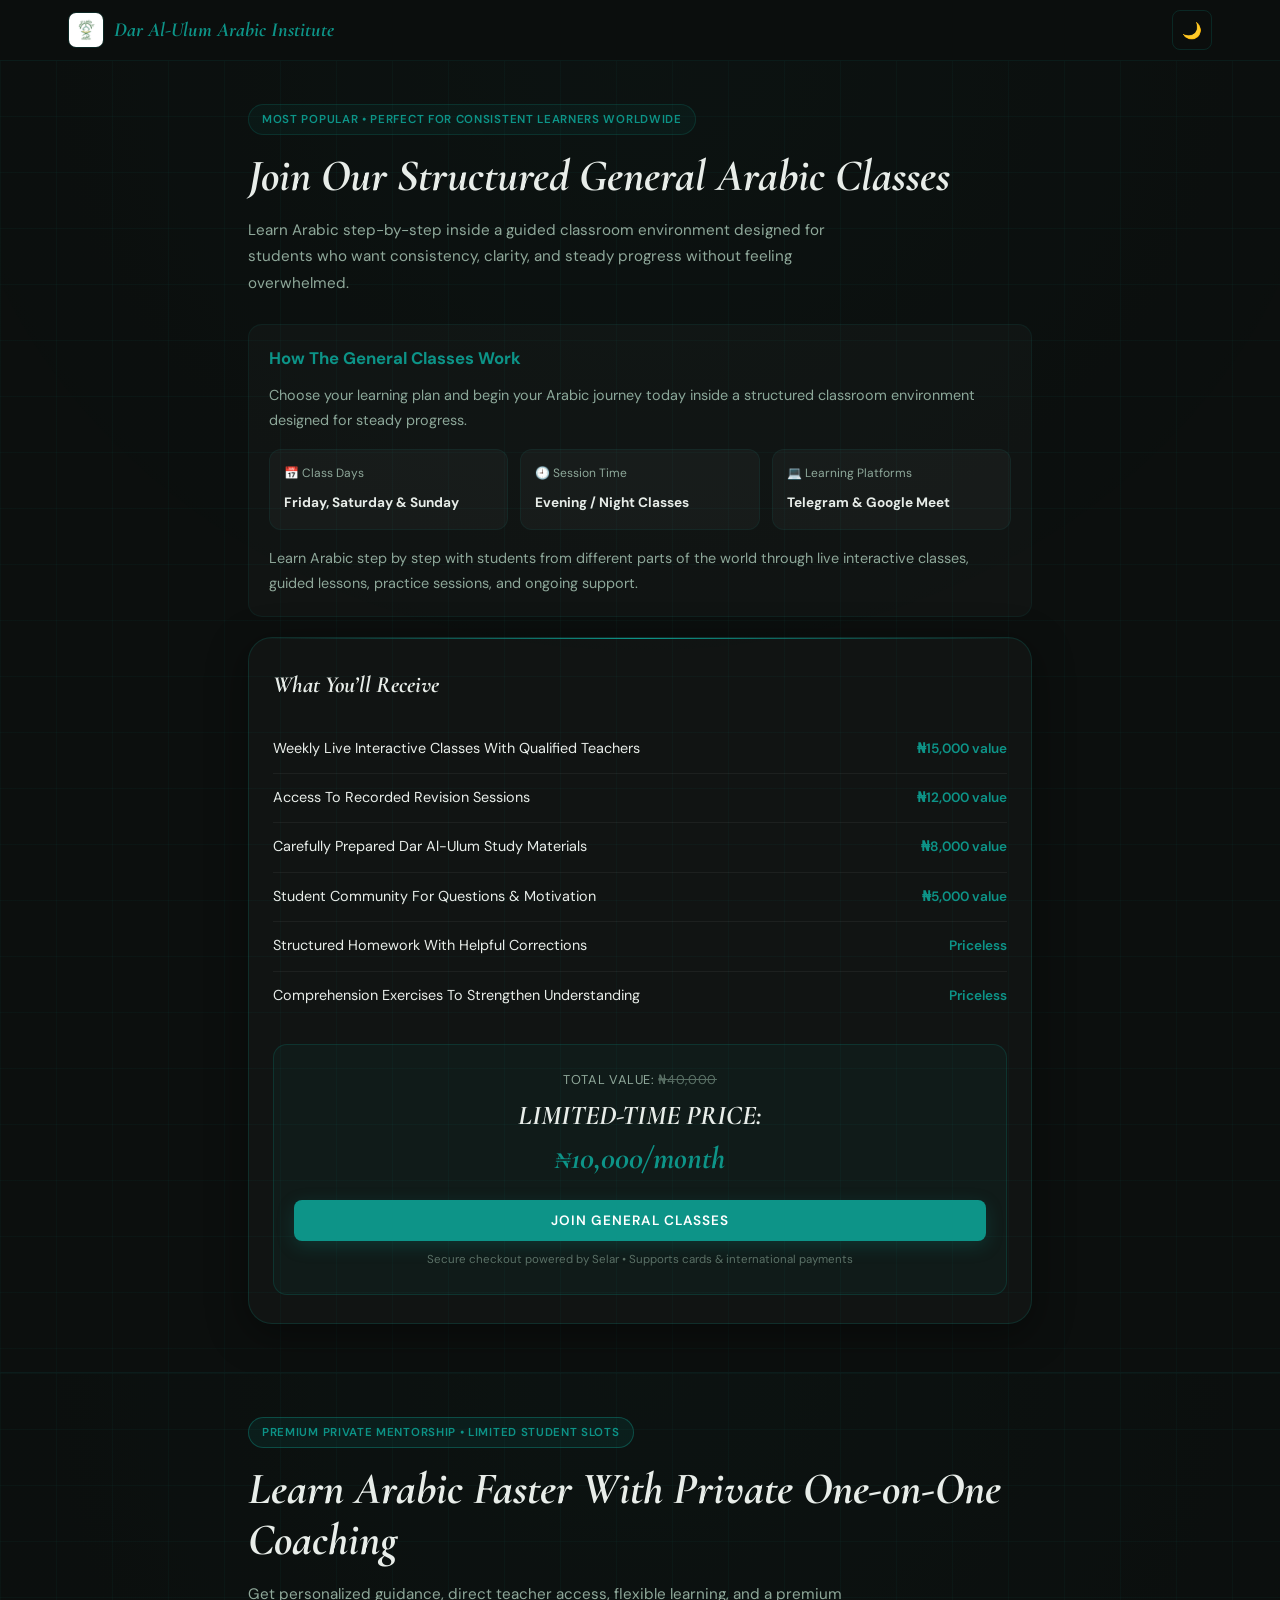
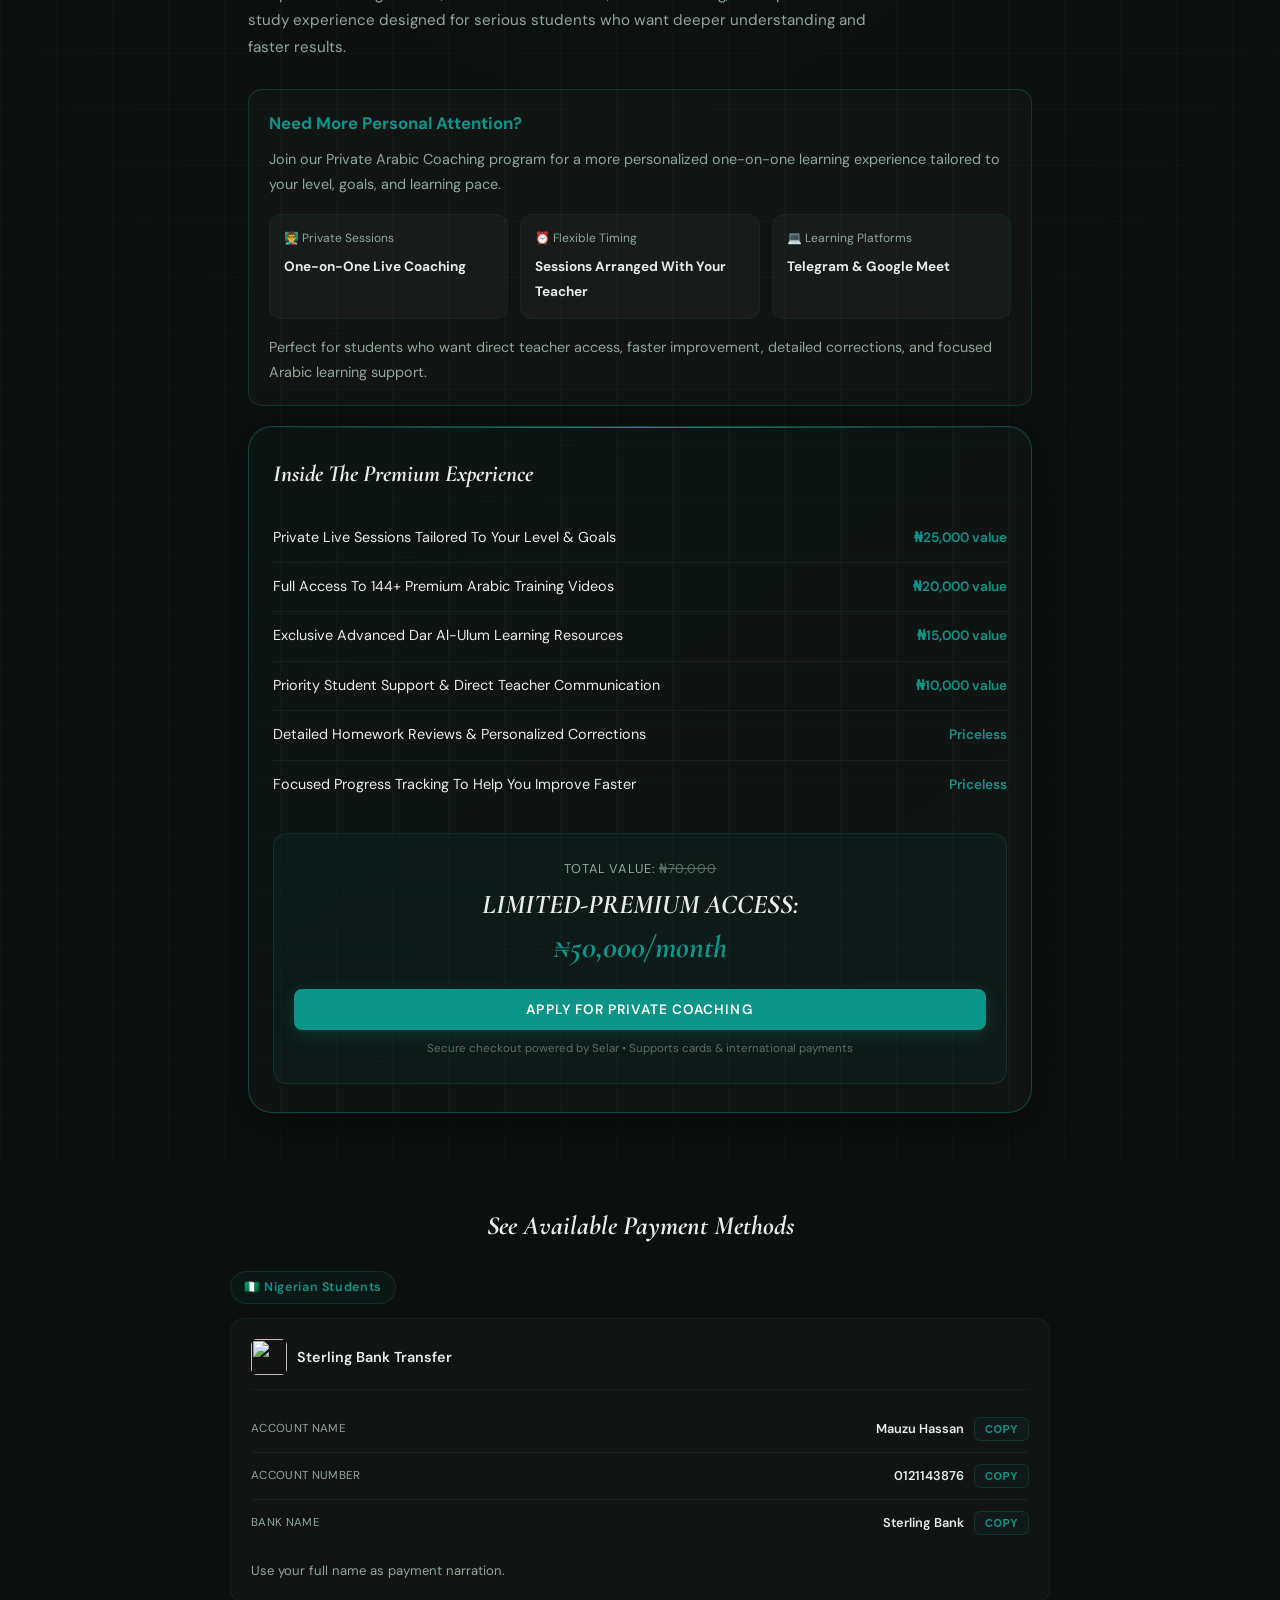
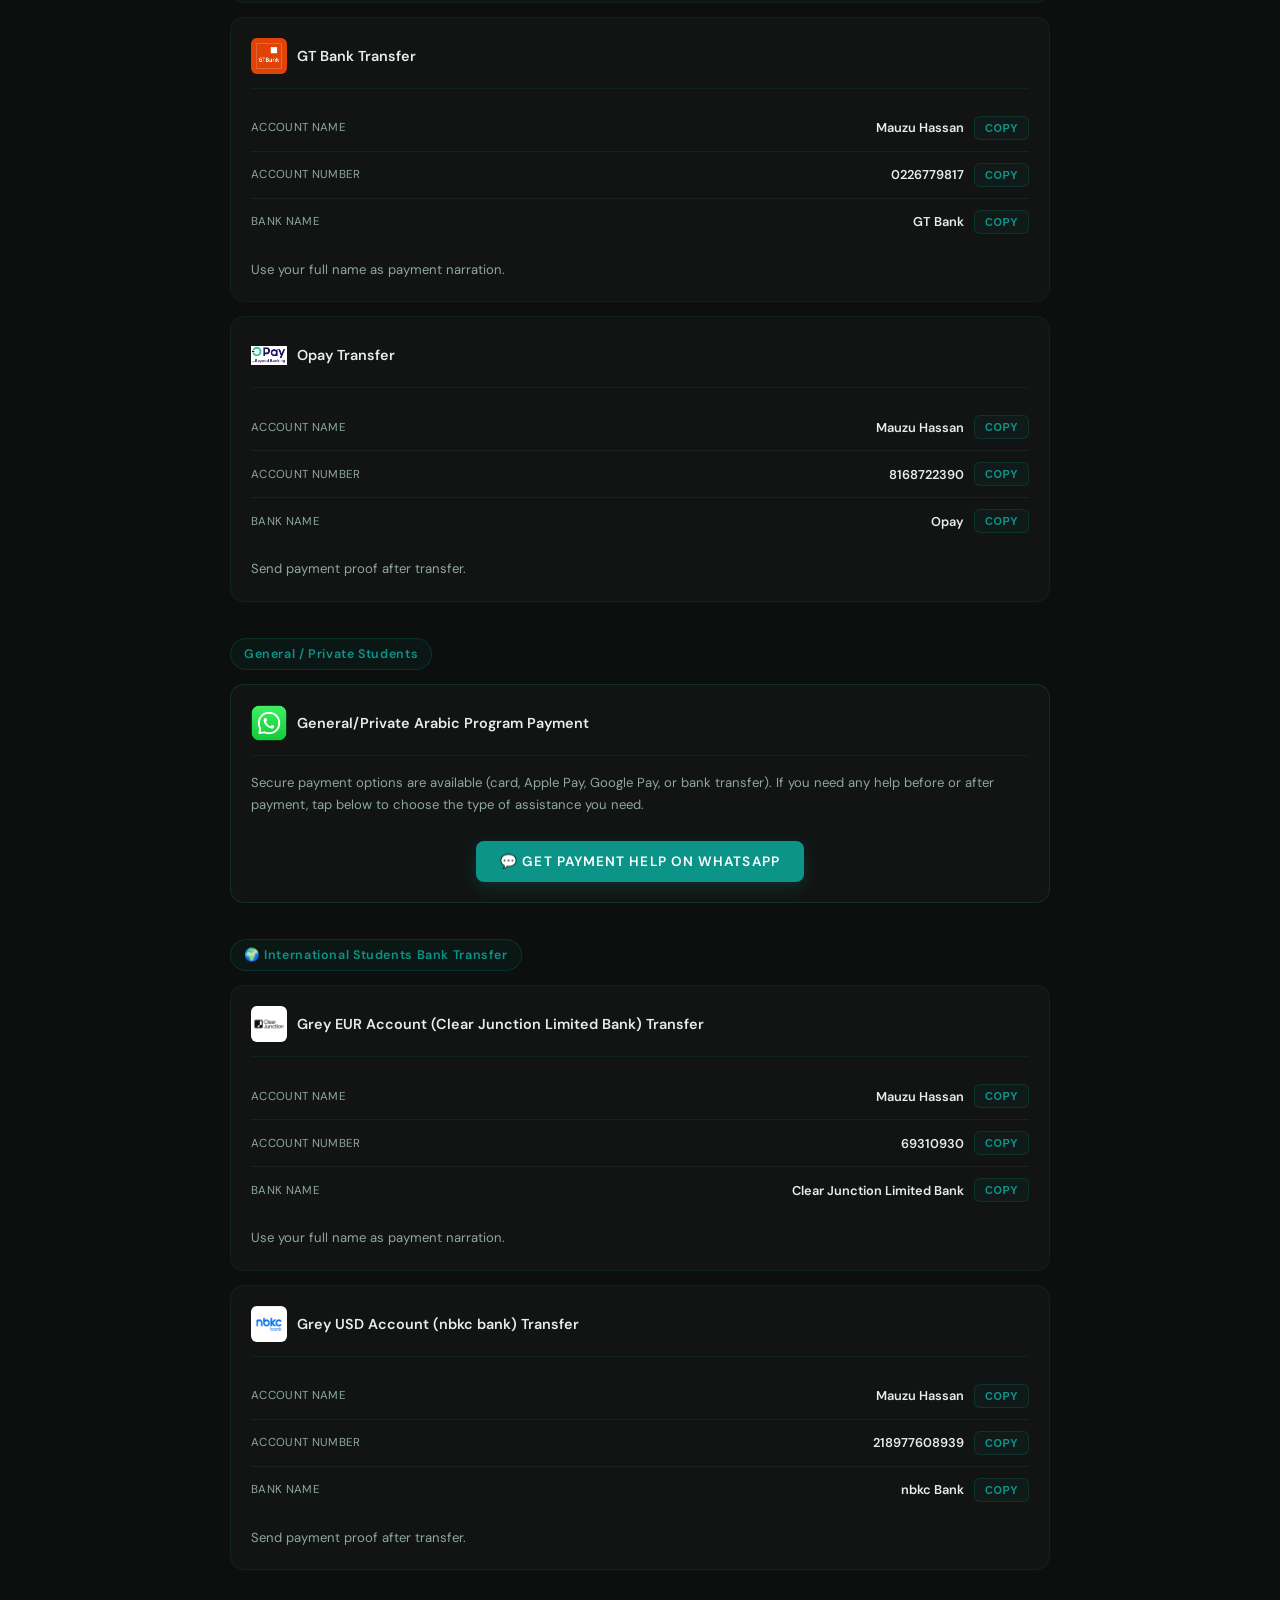
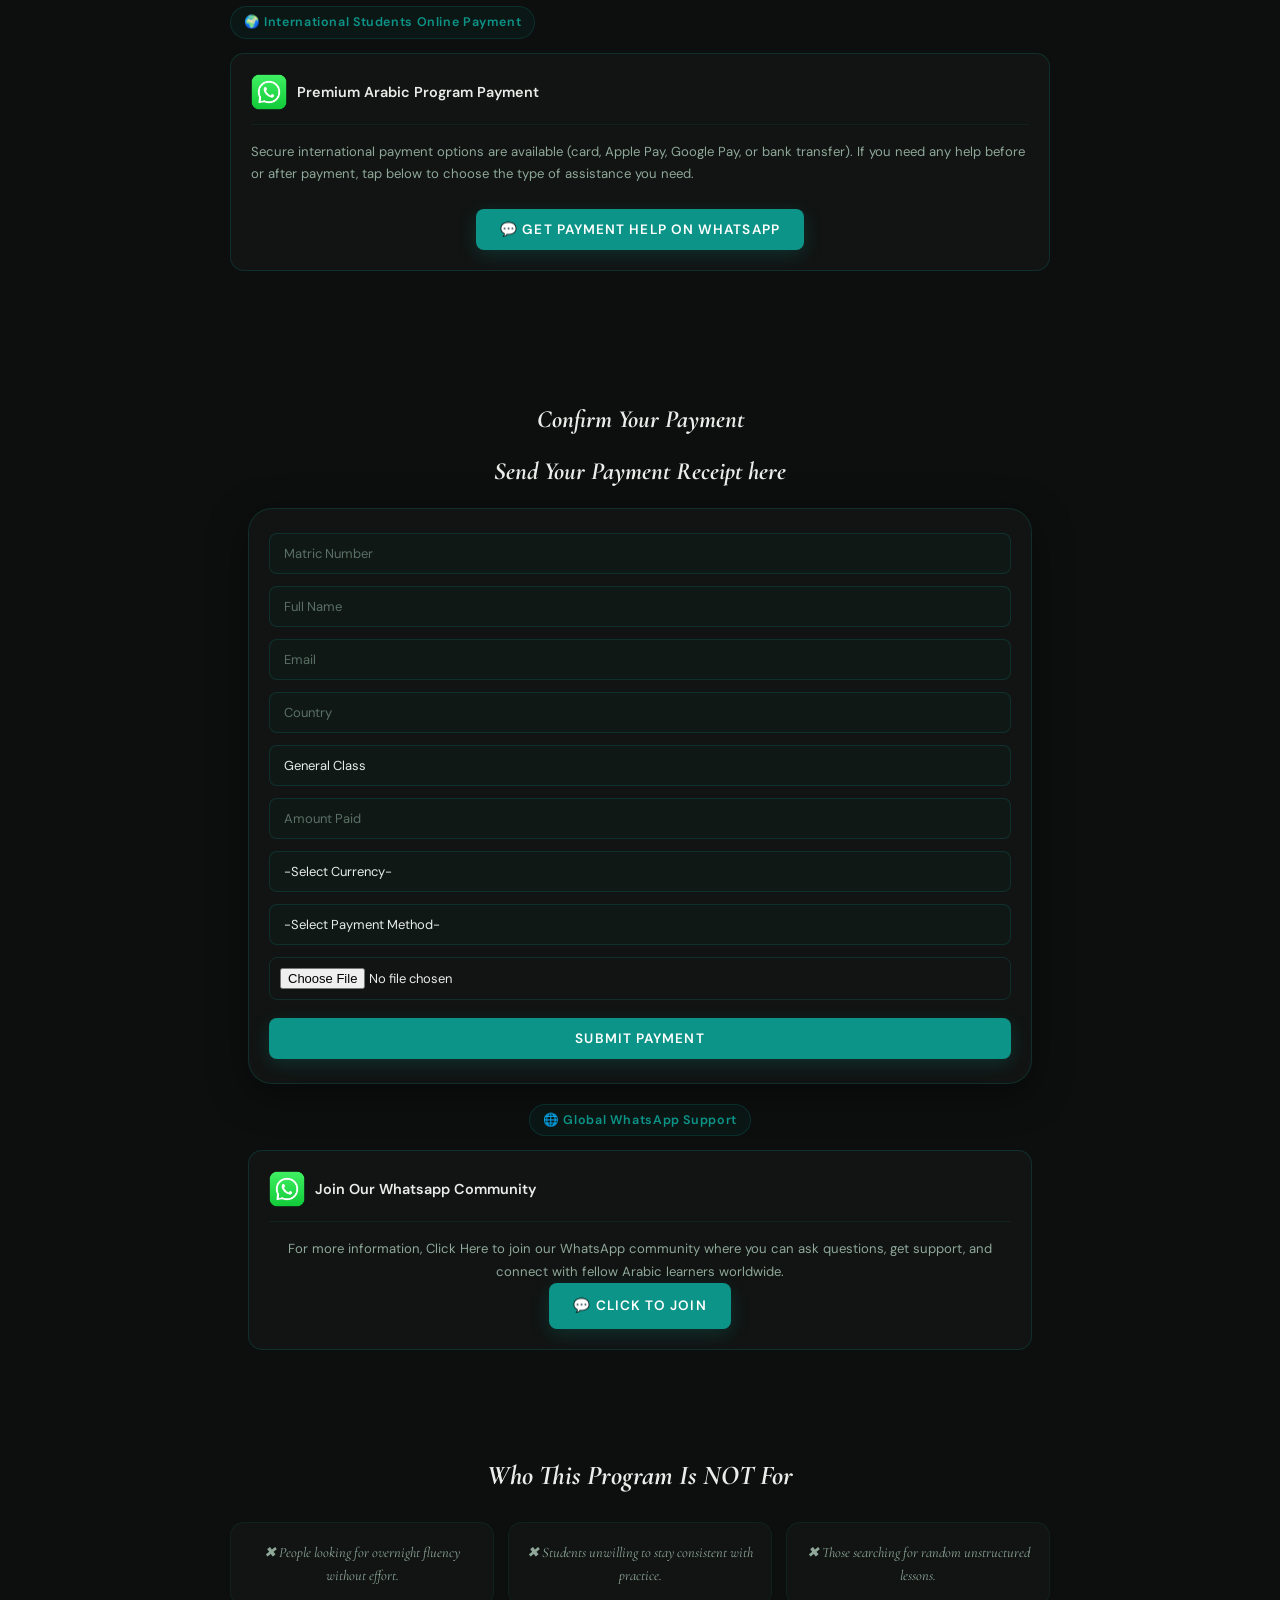
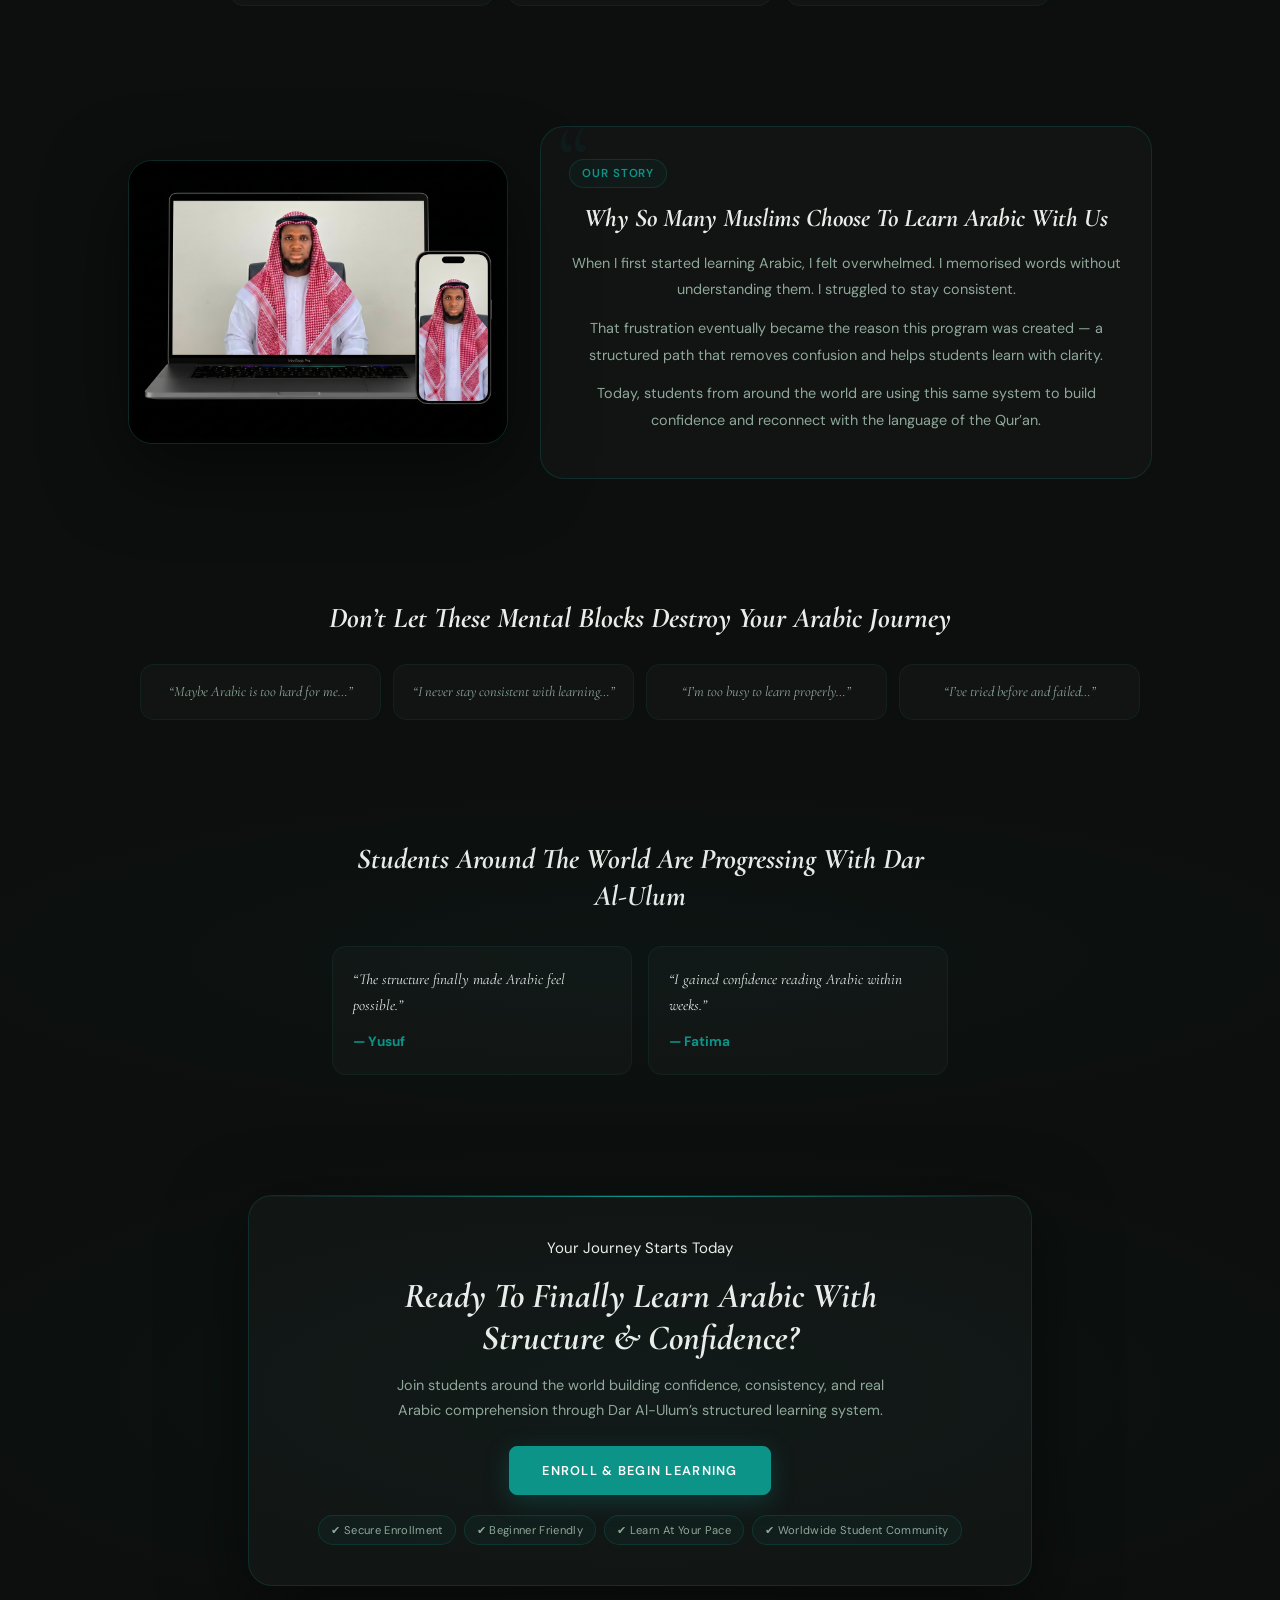
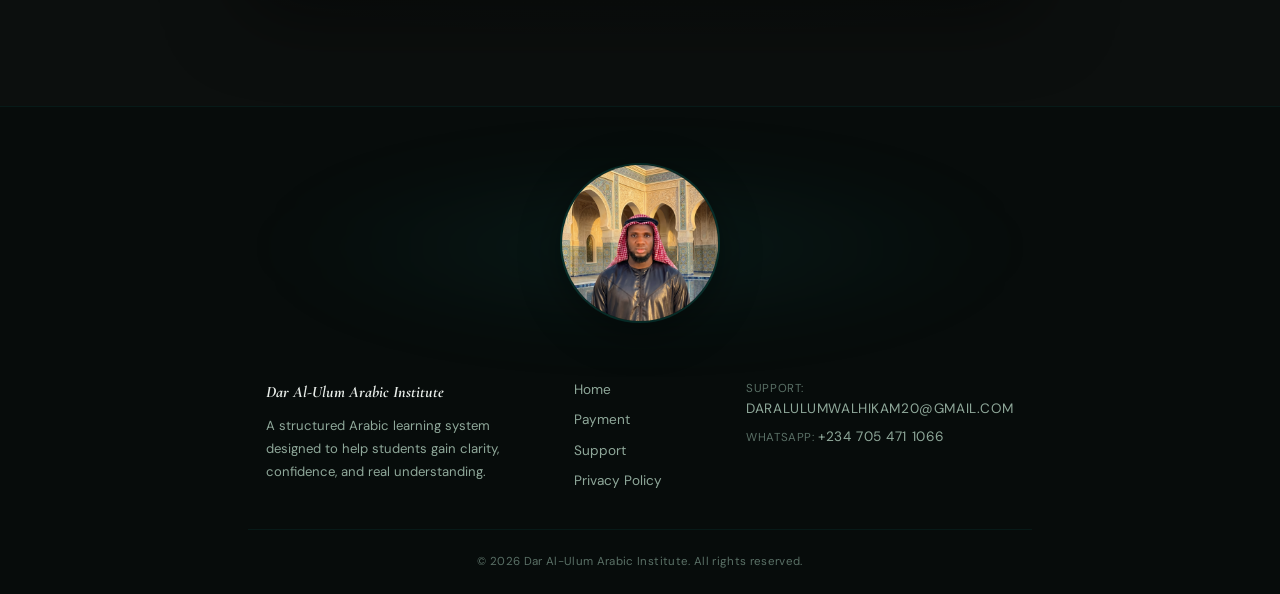
==== payment.html @ 20b9bca4 "Initial commit" ====
<!DOCTYPE html>
<html lang="en">
<head>
  <meta charset="UTF-8" />
  <meta name="viewport" content="width=device-width, initial-scale=1.0"/>

  <title>Complete Your Enrollment | Dar Al-Ulum</title>

  <link rel="stylesheet" href="payment.css">
  <link rel="apple-touch-icon" sizes="180x180" href="/apple-touch-icon.png">
<link rel="icon" type="image/png" sizes="32x32" href="/favicon-32x32.png">
<link rel="icon" type="image/png" sizes="16x16" href="/favicon-16x16.png">
<link rel="manifest" href="/site.webmanifest">
</head>
<body>
<div id="progressBar"></div>
<!-- =========================
     PAGE HEADER
========================= -->

<header class="payment-page-header">

  <div class="payment-header-inner">

    <a href="index.html" class="payment-logo">
      <img src="logo.png" alt="Dar Al-Ulum Logo">
      <span>Dar Al-Ulum Arabic Institute</span>
    </a>
    
    <button id="themeToggle" class="theme-test-btn">  
  🌙
</button>  

  </div>

</header>


<!-- =========================
     GENERAL CLASS PLAN
========================= -->
<div id="africanPlans">
<section id="general-plan" class="payment-hero">

  <div class="payment-container">

    <span class="payment-tag">
      Most Popular • Perfect For Consistent Learners Worldwide
    </span>

    <h1>
      Join Our Structured General Arabic Classes
    </h1>

    <p class="payment-subtitle">
      Learn Arabic step-by-step inside a guided classroom environment
      designed for students who want consistency, clarity, and steady
      progress without feeling overwhelmed.
    </p>
    
    <!-- ================= GENERAL CLASS EXTRA INFO ================= -->

<div class="plan-highlight">

  <h3>How The General Classes Work</h3>

  <p>
    Choose your learning plan and begin your Arabic journey today inside a structured classroom environment designed for steady progress.
  </p>

  <div class="plan-schedule">

    <div class="schedule-item">
      <span>📅 Class Days</span>
      <strong>Friday, Saturday & Sunday</strong>
    </div>

    <div class="schedule-item">
      <span>🕘 Session Time</span>
      <strong>Evening / Night Classes</strong>
    </div>

    <div class="schedule-item">
      <span>💻 Learning Platforms</span>
      <strong>Telegram & Google Meet</strong>
    </div>

  </div>

  <p class="plan-note">
    Learn Arabic step by step with students from different parts of the world through live interactive classes, guided lessons, practice sessions, and ongoing support.
  </p>

</div>

    <!-- OFFER CARD -->
    <div class="offer-card">

      <h2>What You’ll Receive</h2>

      <ul class="offer-list">

        <li>
          <span>Weekly Live Interactive Classes With Qualified Teachers</span>
          <strong>₦15,000 value</strong>
        </li>

        <li>
          <span>Access To Recorded Revision Sessions</span>
          <strong>₦12,000 value</strong>
        </li>

        <li>
          <span>Carefully Prepared Dar Al-Ulum Study Materials</span>
          <strong>₦8,000 value</strong>
        </li>

        <li>
          <span>Student Community For Questions & Motivation</span>
          <strong>₦5,000 value</strong>
        </li>

        <li>
          <span>Structured Homework With Helpful Corrections</span>
          <strong>Priceless</strong>
        </li>

        <li>
          <span>Comprehension Exercises To Strengthen Understanding</span>
          <strong>Priceless</strong>
        </li>

      </ul>

      <!-- PRICING -->
      <div class="pricing-box">

        <p class="total-value">
          TOTAL VALUE: <span>₦40,000</span>
        </p>

        <h3>
          LIMITED-TIME PRICE:
          <span>₦10,000/month</span>
        </h3>

        <button class="buy-btn openClassModal">
          JOIN GENERAL CLASSES
        </button>

        <p class="secure-payment-text">
          Secure checkout powered by Selar • Supports cards & international payments
        </p>

      </div>

    </div>

  </div>

</section>



<!-- =========================
     PRIVATE PREMIUM PLAN
========================= -->

<section id="private-plan" class="payment-hero premium-plan">

  <div class="payment-container">

    <span class="payment-tag premium-tag">
      Premium Private Mentorship • Limited Student Slots
    </span>

    <h1>
      Learn Arabic Faster With Private One-on-One Coaching
    </h1>

    <p class="payment-subtitle">
      Get personalized guidance, direct teacher access, flexible learning,
      and a premium study experience designed for serious students who want
      deeper understanding and faster results.
    </p>
    
    <!-- ================= PRIVATE CLASS EXTRA INFO ================= -->

<div class="plan-highlight premium-highlight">

  <h3>Need More Personal Attention?</h3>

  <p>
    Join our Private Arabic Coaching program for a more personalized one-on-one learning experience tailored to your level, goals, and learning pace.
  </p>

  <div class="plan-schedule">

    <div class="schedule-item">
      <span>👨‍🏫 Private Sessions</span>
      <strong>One-on-One Live Coaching</strong>
    </div>

    <div class="schedule-item">
      <span>⏰ Flexible Timing</span>
      <strong>Sessions Arranged With Your Teacher</strong>
    </div>

    <div class="schedule-item">
      <span>💻 Learning Platforms</span>
      <strong>Telegram & Google Meet</strong>
    </div>

  </div>

  <p class="plan-note">
    Perfect for students who want direct teacher access, faster improvement, detailed corrections, and focused Arabic learning support.
  </p>

</div>

    <!-- OFFER CARD -->
    <div class="offer-card premium-card">

      <h2>Inside The Premium Experience</h2>

      <ul class="offer-list">

        <li>
          <span>Private Live Sessions Tailored To Your Level & Goals</span>
          <strong>₦25,000 value</strong>
        </li>

        <li>
          <span>Full Access To 144+ Premium Arabic Training Videos</span>
          <strong>₦20,000 value</strong>
        </li>

        <li>
          <span>Exclusive Advanced Dar Al-Ulum Learning Resources</span>
          <strong>₦15,000 value</strong>
        </li>

        <li>
          <span>Priority Student Support & Direct Teacher Communication</span>
          <strong>₦10,000 value</strong>
        </li>

        <li>
          <span>Detailed Homework Reviews & Personalized Corrections</span>
          <strong>Priceless</strong>
        </li>

        <li>
          <span>Focused Progress Tracking To Help You Improve Faster</span>
          <strong>Priceless</strong>
        </li>

      </ul>

      <!-- PRICING -->
      <div class="pricing-box">

        <p class="total-value">
          TOTAL VALUE: <span>₦70,000</span>
        </p>

        <h3>
          LIMITED-PREMIUM ACCESS:
          <span>₦50,000/month</span>
        </h3>

        <button class="buy-btn openClassModal">
          APPLY FOR PRIVATE COACHING
        </button>

        <p class="secure-payment-text">
          Secure checkout powered by Selar • Supports cards & international payments
        </p>

      </div>

    </div>

  </div>

</section>
</div>

<!-- =========================
     GLOBAL ARABIC PROGRAM
========================= -->

<div id="internationalPlan" style="display:none;">

<section class="payment-hero">

  <div class="payment-container">

    <span class="payment-tag premium-tag">
      Dar Al-Ulum Arabic Mentorship Program
    </span>

    <h1>
      Learn Arabic With A Structured Guided System
    </h1>

    <p class="payment-subtitle">
      Join a focused Arabic learning experience designed for students
      who want clarity, consistency, and guided progress with practical
      understanding of the language.
    </p>

    <div class="offer-card premium-card">

      <h2>What You’ll Get</h2>

      <ul class="offer-list">

        <li>
          <span>Live Interactive Arabic Sessions</span>
          <strong>$25 value</strong>
        </li>

        <li>
          <span>Full Access To Premium Video Lessons</span>
          <strong>$20 value</strong>
        </li>

        <li>
          <span>Structured Study Materials & Exercises</span>
          <strong>$15 value</strong>
        </li>

        <li>
          <span>Direct Learning Support & Guidance</span>
          <strong>$10 value</strong>
        </li>

        <li>
          <span>Homework Review & Progress Tracking</span>
          <strong>Included</strong>
        </li>

      </ul>

      <div class="pricing-box">

        <p class="total-value">
          TOTAL VALUE: <span>$70</span>
        </p>

        <h3>
          LIMITED-TIME PRICE:
          <span>$50/month</span>
        </h3>

        <a href="https://selar.com/Dar Al-Ulum-institute" target="_blank" class="buy-btn">
          ENROLL NOW
        </a>

        <p class="secure-payment-text">
          Secure checkout powered by Selar • Supports international payments
        </p>

      </div>

    </div>

  </div>

</section>

</div>
    

<div id="africanPlans">
  <section id="payments" class="bank-payment-section">

<!-- ================= PAYMENT METHODS ================= -->
<div class="payment-methods">

  <h2 class="payment-methods-title">
    See Available Payment Methods
  </h2>

  <!-- ================= NIGERIA ================= -->
  <div id="africanPayments">
  <div class="payment-region">

    <span class="payment-region-tag">
      🇳🇬 Nigerian Students
    </span>

    <!-- Polaris -->
    <div class="payment-card">

      <div class="payment-card-header">
        <img src="sterling.png" alt="">
        <span>Sterling Bank Transfer</span>
      </div>

      <div class="payment-detail">
        <span>Account Name</span>

        <div class="payment-detail-right">
          <strong>Mauzu Hassan</strong>

          <button onclick="copyText('Mauzu Hassan')" class="copy-btn">
            Copy
          </button>
        </div>
      </div>

      <div class="payment-detail">
        <span>Account Number</span>

        <div class="payment-detail-right">
          <strong>0121143876</strong>

          <button onclick="copyText('0121143876')" class="copy-btn">
            Copy
          </button>
        </div>
      </div>

      <div class="payment-detail">
        <span>Bank Name</span>

        <div class="payment-detail-right">
          <strong>Sterling Bank</strong>

          <button onclick="copyText('Sterling Bank')" class="copy-btn">
            Copy
          </button>
        </div>
  
      </div>
      <p class="payment-note">
        Use your full name as payment narration.
      </p>
    </div>

        <!-- GT Bank -->
    <div class="payment-card">

      <div class="payment-card-header">
        <img src="gtbank.png" alt="">
        <span>GT Bank Transfer</span>
      </div>

      <div class="payment-detail">
        <span>Account Name</span>

        <div class="payment-detail-right">
          <strong>Mauzu Hassan</strong>

          <button onclick="copyText('Mauzu Hassan')" class="copy-btn">
            Copy
          </button>
        </div>
      </div>

      <div class="payment-detail">
        <span>Account Number</span>

        <div class="payment-detail-right">
          <strong>0226779817</strong>

          <button onclick="copyText('0226779817')" class="copy-btn">
            Copy
          </button>
        </div>
      </div>

      <div class="payment-detail">
        <span>Bank Name</span>

        <div class="payment-detail-right">
          <strong>GT Bank</strong>

          <button onclick="copyText('GT Bank')" class="copy-btn">
            Copy
          </button>
        </div>
  
      </div>
      <p class="payment-note">
        Use your full name as payment narration.
      </p>
    </div>

    <!-- Opay -->
    <div class="payment-card">

      <div class="payment-card-header">
        <img src="opay.png" alt="">
        <span>Opay Transfer</span>
      </div>

      <div class="payment-detail">
        <span>Account Name</span>

        <div class="payment-detail-right">
          <strong>Mauzu Hassan</strong>

          <button onclick="copyText('Mauzu Hassan')" class="copy-btn">
            Copy
          </button>
        </div>
      </div>

      <div class="payment-detail">
        <span>Account Number</span>

        <div class="payment-detail-right">
          <strong>8168722390</strong>

          <button onclick="copyText('8168722390')" class="copy-btn">
            Copy
          </button>
        </div>
      </div>

      <div class="payment-detail">
        <span>Bank Name</span>

        <div class="payment-detail-right">
          <strong>Opay</strong>

          <button onclick="copyText('Opay')" class="copy-btn">
            Copy
          </button>
        </div>
        
      </div>

      <p class="payment-note">
        Send payment proof after transfer.
      </p>

    </div>

  </div>


  <div class="payment-region">

  <span class="payment-region-tag">
    General / Private Students
  </span>

  <div class="payment-card selar-card">

    <div class="payment-card-header">
      <img src="whatsapp-icon.png" alt="">
      <span>General/Private Arabic Program Payment</span>
    </div>

    <p class="payment-note">
      Secure payment options are available (card, Apple Pay, Google Pay, or bank transfer).
      If you need any help before or after payment, tap below to choose the type of assistance you need.
    </p>

    <!-- Trigger Button -->
    <div class="center-btn">
  <button class="buy-btn" onclick="openPaymentModal('africanPaymentModal')">
    💬 GET PAYMENT HELP ON WHATSAPP
  </button>
</div>

  </div>
</div>

<!-- MODAL -->
<div class="modal-overlay" id="africanPaymentModal">

  <div class="modal-box">

    <h3>How can we help you?</h3>
    <p>Select an option below — we’ll open WhatsApp with your request ready.</p>

    <div class="modal-options">

      <a target="_blank"
         href="https://wa.me/2348110705054?text=Hello%2C%20I%20need%20help%20with%20payment%20enquiries%20for%20the%20Premium%20Arabic%20Program"
         class="modal-btn">
        💳 Payment Enquiries
      </a>

      <a target="_blank"
         href="https://wa.me/2348110705054?text=Hello%2C%20I%20need%20clarification%20on%20how%20to%20complete%20my%20payment%20for%20the%20Premium%20Arabic%20Program"
         class="modal-btn">
        📌 Payment Clarification
      </a>

      <a target="_blank"
         href="https://wa.me/2348110705054?text=Hello%2C%20I%20have%20completed%20my%20payment%20and%20need%20confirmation%20support"
         class="modal-btn">
        ✅ Payment Confirmation
      </a>

      <a target="_blank"
         href="https://wa.me/2348110705054?text=Hello%2C%20I%20have%20a%20general%20question%20about%20the%20General%20/%20Premium%20Arabic%20Programs%20payment"
         class="modal-btn">
        ❓ Other Payment Questions
      </a>

    </div>

    <button class="close-btn"
onclick="closePaymentModal('africanPaymentModal')">
  Close
</button>
  </div>
</div>

</div>

    
  <!-- ================= INTERNATIONAL ================= -->
  <div id="internationalPayments">
      
      <div class="payment-region">

    <span class="payment-region-tag">
      🌍 International Students Bank Transfer
    </span>

    <!-- Limited -->
    <div class="payment-card">

      <div class="payment-card-header">
        <img src="limited.png" alt="">
        <span>Grey EUR Account (Clear Junction Limited Bank) Transfer</span>
      </div>

      <div class="payment-detail">
        <span>Account Name</span>

        <div class="payment-detail-right">
          <strong>Mauzu Hassan</strong>

          <button onclick="copyText('Mauzu Hassan')" class="copy-btn">
            Copy
          </button>
        </div>
      </div>

      <div class="payment-detail">
        <span>Account Number</span>

        <div class="payment-detail-right">
          <strong>69310930</strong>

          <button onclick="copyText('69310930')" class="copy-btn">
            Copy
          </button>
        </div>
      </div>

      <div class="payment-detail">
        <span>Bank Name</span>

        <div class="payment-detail-right">
          <strong>Clear Junction Limited Bank</strong>

          <button onclick="copyText('Clear Junction Limited Bank')" class="copy-btn">
            Copy
          </button>
        </div>
  
      </div>
      <p class="payment-note">
        Use your full name as payment narration.
      </p>
    </div>

    <!-- nbkc Bank -->
    <div class="payment-card">

      <div class="payment-card-header">
        <img src="usd.png" alt="">
        <span>Grey USD Account (nbkc bank) Transfer</span>
      </div>

      <div class="payment-detail">
        <span>Account Name</span>

        <div class="payment-detail-right">
          <strong>Mauzu Hassan</strong>

          <button onclick="copyText('Mauzu Hassan')" class="copy-btn">
            Copy
          </button>
        </div>
      </div>

      <div class="payment-detail">
        <span>Account Number</span>

        <div class="payment-detail-right">
          <strong>218977608939</strong>

          <button onclick="copyText('218977608939')" class="copy-btn">
            Copy
          </button>
        </div>
      </div>

      <div class="payment-detail">
        <span>Bank Name</span>

        <div class="payment-detail-right">
          <strong>nbkc Bank</strong>

          <button onclick="copyText('nbkc Bank')" class="copy-btn">
            Copy
          </button>
        </div>
        
      </div>

      <p class="payment-note">
        Send payment proof after transfer.
      </p>

    </div>

  </div>
  
  
  <div class="payment-region">

  <span class="payment-region-tag">
    🌍 International Students Online Payment
  </span>

  <div class="payment-card selar-card">

    <div class="payment-card-header">
      <img src="whatsapp-icon.png" alt="">
      <span>Premium Arabic Program Payment</span>
    </div>

    <p class="payment-note">
      Secure international payment options are available (card, Apple Pay, Google Pay, or bank transfer).
      If you need any help before or after payment, tap below to choose the type of assistance you need.
    </p>

    <!-- Trigger Button -->
    <div class="center-btn">
  <button class="buy-btn" onclick="openPaymentModal('africanPaymentModal')">
    💬 GET PAYMENT HELP ON WHATSAPP
  </button>
</div>

  </div>
</div>  

<!-- MODAL -->
<div class="modal-overlay" id="internationalPaymentModal">

  <div class="modal-box">

    <h3>How can we help you?</h3>
    <p>Select an option below — we’ll open WhatsApp with your request ready.</p>

    <div class="modal-options">

      <a target="_blank"
         href="https://wa.me/2348110705054?text=Hello%2C%20I%20need%20help%20with%20payment%20enquiries%20for%20the%20Premium%20Arabic%20Program"
         class="modal-btn">
        💳 Payment Enquiries
      </a>

      <a target="_blank"
         href="https://wa.me/2348110705054?text=Hello%2C%20I%20need%20clarification%20on%20how%20to%20complete%20my%20payment%20for%20the%20Premium%20Arabic%20Program"
         class="modal-btn">
        📌 Payment Clarification
      </a>

      <a target="_blank"
         href="https://wa.me/2348110705054?text=Hello%2C%20I%20have%20completed%20my%20payment%20and%20need%20confirmation%20support"
         class="modal-btn">
        ✅ Payment Confirmation
      </a>

      <a target="_blank"
         href="https://wa.me/2348110705054?text=Hello%2C%20I%20have%20a%20general%20question%20about%20the%20Premium%20Arabic%20Program%20payment"
         class="modal-btn">
        ❓ Other Payment Questions
      </a>

    </div>

    <button class="close-btn"
onclick="closePaymentModal('internationalPaymentModal')">
  Close
</button>

  </div>
</div>

</div>

<!-- ================= COPY TOAST ================= -->
<div id="copy-toast">
  Copied to clipboard ✔
</div>
</div>
</section>

<!-- ================= PAYMENT SUBMISSION ================= -->
<section class="payment-submit-section">

  <h2 class="payment-methods-title">Confirm Your Payment</h2>
  <h2 class="payment-methods-title">Send Your Payment Receipt here</h2>

  <form id="paymentForm" class="payment-form">

    <input type="text" id="matric_number" placeholder="Matric Number" readonly required>

    <input type="text" id="payer_name" placeholder="Full Name" readonly required>

    <input type="email" id="payer_email" placeholder="Email" readonly required>

    <input type="text" id="country" placeholder="Country" readonly>

    <div id="planTypeWrapper">

  <select id="plan_type">

    <option value="general">
      General Class
    </option>

    <option value="private">
      Private Coaching
    </option>

  </select>

</div>

    <input type="number" id="amount" placeholder="Amount Paid" required>
        
  
  <select id="currency" required>
    <option value="">-Select Currency-</option>
    <option value="NGN">₦ NGN - Nigerian Naira</option>

<option value="USD">$ USD - US Dollar</option>
<option value="EUR">€ EUR - Euro</option>
<option value="GBP">£ GBP - British Pound</option>

<option value="GHS">₵ GHS - Ghanaian Cedi</option>
<option value="XOF">CFA XOF - West African CFA Franc</option>
<option value="XAF">CFA XAF - Central African CFA Franc</option>
<option value="ZAR">R ZAR - South African Rand</option>
<option value="KES">KSh KES - Kenyan Shilling</option>

<option value="EGP">£ EGP - Egyptian Pound</option>
<option value="MAD">MAD - Moroccan Dirham</option>
<option value="DZD">DZD - Algerian Dinar</option>
<option value="TND">TND - Tunisian Dinar</option>

<option value="UGX">UGX - Ugandan Shilling</option>
<option value="TZS">TZS - Tanzanian Shilling</option>
<option value="RWF">RWF - Rwandan Franc</option>

<option value="CAD">$ CAD - Canadian Dollar</option>
<option value="AUD">$ AUD - Australian Dollar</option>
<option value="NZD">$ NZD - New Zealand Dollar</option>

<option value="JPY">¥ JPY - Japanese Yen</option>
<option value="CNY">¥ CNY - Chinese Yuan</option>
<option value="INR">₹ INR - Indian Rupee</option>

<option value="CHF">CHF - Swiss Franc</option>
<option value="SEK">kr SEK - Swedish Krona</option>
<option value="NOK">kr NOK - Norwegian Krone</option>
<option value="DKK">kr DKK - Danish Krone</option>

<option value="AED">د.إ AED - UAE Dirham</option>
<option value="SAR">﷼ SAR - Saudi Riyal</option>
<option value="QAR">﷼ QAR - Qatari Riyal</option>
<option value="KWD">د.ك KWD - Kuwaiti Dinar</option>
<option value="BHD">د.ب BHD - Bahraini Dinar</option>

<option value="SGD">$ SGD - Singapore Dollar</option>
<option value="HKD">$ HKD - Hong Kong Dollar</option>
  </select>
    
 
    
    <select id="payment_method" required>
  <option value="">-Select Payment Method-</option>
  <option value="bank_transfer">Bank Transfer</option>
  <option value="card">Card Payment</option>
  <option value="momo">Mobile Money</option>
</select>

    <input type="file" id="receipt" accept="image/*" required>

    <button type="submit" class="buy-btn">
      Submit Payment
    </button>

  </form>
  
  <div class="payment-region">

  <span class="payment-region-tag">
    🌐 Global WhatsApp Support
  </span>

  <div class="payment-card selar-card">

    <div class="payment-card-header">
      <img src="whatsapp-icon.png" alt="">
      <span>Join Our Whatsapp Community</span>
    </div>

    <p class="payment-note">
      For more information, Click Here to join our WhatsApp community where you can ask questions, get support, and connect with fellow Arabic learners worldwide.
    </p>

    <!-- Trigger Button -->
     <a href="https://chat.whatsapp.com/JTSM1o4K1JbBKoFju0JwVG" target="_blank" class="buy-btn">
      💬 Click to Join
    </a>

  </div>
</div>  
  
</section>

<section id="who-for"class="not-for">

  <h2>Who This Program Is NOT For</h2>

  <div class="not-grid">

    <div class="not-card">
      <p>
        ✖ People looking for overnight fluency without effort.
      </p>
    </div>

    <div class="not-card">
      <p>
        ✖ Students unwilling to stay consistent with practice.
      </p>
    </div>

    <div class="not-card">
      <p>
        ✖ Those searching for random unstructured lessons.
      </p>
    </div>

  </div>

</section>

<section id="story" class="founder-story">

  <div class="story-media">
    <img src="laptop.jpg" alt="Meet Admin">
  </div>

  <div class="story-card">

    <span class="tag">Our Story</span>

    <h2>
      Why So Many Muslims Choose To Learn Arabic With Us
    </h2>

    <p>
      When I first started learning Arabic, I felt overwhelmed.
      I memorised words without understanding them.
      I struggled to stay consistent.
    </p>

    <p>
      That frustration eventually became the reason this program
      was created — a structured path that removes confusion and
      helps students learn with clarity.
    </p>

    <p>
      Today, students from around the world are using this same
      system to build confidence and reconnect with the language
      of the Qur’an.
    </p>

  </div>

</section>

<section id="mental" class="mental-blocks">

  <h2>
    Don’t Let These Mental Blocks Destroy Your Arabic Journey
  </h2>

  <div class="blocks-grid">

    <div class="block-card">
      <p>“Maybe Arabic is too hard for me…”</p>
    </div>

    <div class="block-card">
      <p>“I never stay consistent with learning…”</p>
    </div>

    <div class="block-card">
      <p>“I’m too busy to learn properly…”</p>
    </div>

    <div class="block-card">
      <p>“I’ve tried before and failed…”</p>
    </div>

  </div>

</section>

<section id="testimonials" class="payment-testimonials">

  <h2>Students Around The World Are Progressing With Dar Al-Ulum</h2>

  <div class="testimonial-strip">

    <div class="mini-testimonial">
      <p>
        “The structure finally made Arabic feel possible.”
      </p>
      <strong>— Yusuf</strong>
    </div>

    <div class="mini-testimonial">
      <p>
        “I gained confidence reading Arabic within weeks.”
      </p>
      <strong>— Fatima</strong>
    </div>

  </div>

</section>

<!-- ================= FINAL CTA ================= -->
<section id="trust" class="final-cta">

  <div class="payment-container">

    <div class="cta-box">

      <span class="tag">
        Your Journey Starts Today
      </span>

      <h2>
        Ready To Finally Learn Arabic
        With Structure & Confidence?
      </h2>

      <p>
        Join students around the world building confidence,
        consistency, and real Arabic comprehension through
        Dar Al-Ulum’s structured learning system.
      </p>
 
      <div>
      <a href="payment.html" class="cta btn" id="paymentBtn">ENROLL & BEGIN LEARNING</a>
      </div>

      <!-- TRUST ROW -->
      <div class="trust-row">

        <span>✔ Secure Enrollment</span>
        <span>✔ Beginner Friendly</span>
        <span>✔ Learn At Your Pace</span>
        <span>✔ Worldwide Student Community</span>

      </div>

    </div>

  </div>

</section>

<!-- ================= CLASS SELECTION MODAL ================= -->
<div class="class-modal" id="classModal">

  <div class="class-modal-content">

    <span class="close-class-modal">&times;</span>

    <h2>Select Your Learning Option</h2>

    <p>
      Choose the class type that best fits your learning goals.
    </p>

    <div class="class-options">

      <!-- GENERAL -->
      <a href="https://selar.com/Dar Al-Ulum-institute"
         target="_blank"
         class="class-option">

        <h3>General Class</h3>
        <h3>₦10,000</h3>

        <span>
          Structured group learning with other students.
        </span>

      </a>

      <!-- PRIVATE -->
      <a href="https://selar.com/61577h7a27"
         target="_blank"
         class="class-option">

        <h3>Private Class</h3>
        <h3>₦50,000</h3>

        <span>
          One-on-one personalized Arabic learning experience.
        </span>

      </a>

    </div>

  </div>

</div>

<!-- ================= FOOTER ================= -->
<footer class="payment-footer">

  <div class="payment-container">
      
      <div class="hero-image1">
      <img src="better.jpg" alt="Dar Al-Ulum mark">
    </div>

    <div class="footer-inner">

      <div class="footer-brand">
        <h3>Dar Al-Ulum Arabic Institute</h3>
        <p>
          A structured Arabic learning system designed to help
          students gain clarity, confidence, and real understanding.
        </p>
      </div>

      <div class="footer-links">
  <a href="index.html">Home</a>
  <a href="#payments">Payment</a>
  <a href="mailto:support@darululum.com">Support</a>
  <a href="privacy.html">Privacy Policy</a>
</div>

<div class="footer-contact">
  <p>
    Support:
    <a href="mailto:daralulumwalhikam20@gmail.com">daralulumwalhikam20@gmail.com</a>
  </p>

  <p>
    WhatsApp:
    <a href="https://wa.me/2348110705054" target="_blank">
      +234 705 471 1066
    </a>
  </p>
</div>
    </div>

    <div class="footer-bottom">
      <small id="footerYear"></small>
    </div>

  </div>

</footer>

<script>
 document.addEventListener("DOMContentLoaded", () => {
  const year = document.getElementById("footerYear");
  if (year) {
    year.textContent = `© ${new Date().getFullYear()} Dar Al-Ulum Arabic Institute. All rights reserved.`;
  }
});
</script>
 <script>
 // =========================
// THEME LOGIC
// =========================
  const toggle = document.getElementById("themeToggle");

if (toggle) {
  toggle.addEventListener("click", () => {

    document.body.classList.toggle("light-mode");

    if (document.body.classList.contains("light-mode")) {
      toggle.textContent = "☀️";
    } else {
      toggle.textContent = "🌙";
    }

  });
}  
</script>
<script>
function copyText(text){

  navigator.clipboard.writeText(text);

  const toast = document.getElementById("copy-toast");

  toast.classList.add("show");

  setTimeout(() => {
    toast.classList.remove("show");
  }, 2000);

}
</script>

<script>
const classModal = document.getElementById("classModal");

const closeClassModal = document.querySelector(".close-class-modal");

/* OPEN MODAL FROM ANY BUTTON */
document.querySelectorAll(".openClassModal").forEach(button => {

  button.addEventListener("click", () => {
    classModal.style.display = "flex";
  });

});

/* CLOSE BUTTON */
if(closeClassModal){

  closeClassModal.addEventListener("click", () => {
    classModal.style.display = "none";
  });

}

/* CLOSE WHEN CLICKING OUTSIDE */
window.addEventListener("click", (e) => {

  if(e.target === classModal){
    classModal.style.display = "none";
  }

});
</script>
<script>
  function openPaymentModal(modalId){
    document.getElementById(modalId).style.display = "flex";
  }

  function closePaymentModal(modalId){
    document.getElementById(modalId).style.display = "none";
  }

  window.addEventListener("click", function(event){

    document.querySelectorAll(".modal-overlay").forEach(modal => {

      if(event.target === modal){
        modal.style.display = "none";
      }

    });

  });
</script>
<script>
// =========================
// COUNTRY BASED PRICING
// =========================

const africanCountries = [
  "Nigeria",
  "Ghana",
  "Kenya",
  "Uganda",
  "South Africa"
];

const savedCountry = localStorage.getItem("studentCountry");

const africanPlans = document.getElementById("africanPlans");
const internationalPlan = document.getElementById("internationalPlan");

if(savedCountry){

  if(africanCountries.includes(savedCountry)){

    africanPlans.style.display = "block";
    internationalPlan.style.display = "none";

  } else {

    africanPlans.style.display = "none";
    internationalPlan.style.display = "block";

  }

}
</script>
<script>
    // =========================
// PAYMENT METHODS SWITCH
// =========================

const africanPayments = document.getElementById("africanPayments");
const internationalPayments = document.getElementById("internationalPayments");

if(savedCountry){

  if(africanCountries.includes(savedCountry)){

    africanPayments.style.display = "block";
    internationalPayments.style.display = "none";

  } else {

    africanPayments.style.display = "none";
    internationalPayments.style.display = "block";

  }

}
</script>
<script src="https://cdn.jsdelivr.net/npm/@supabase/supabase-js@2"></script>
<script src="app.js"></script>
</body>
</html>
---- payment.css ----
/* ============================================================
   PAYMENT.CSS — Dar Al-Ulum Arabic Institute
   Clean rewrite: no overflow, no bloated fonts, proper mobile
   Breakpoints: 480px | 768px
============================================================ */

@import url('https://fonts.googleapis.com/css2?family=Cormorant+Garamond:ital,wght@0,400;0,600;0,700;1,400;1,600&family=DM+Sans:wght@300;400;500;600&display=swap');

/* ============================================================
   1. DESIGN TOKENS
============================================================ */

:root {
  --accent:        #0d9488;
  --accent-dark:   #0f766e;
  --accent-light:  #14b8a6;
  --accent-glow:   rgba(13,148,136,0.15);
  --accent-subtle: rgba(13,148,136,0.06);

  --bg:            #0c0f0e;
  --bg-2:          #111614;
  --bg-3:          #161b19;
  --card:          rgba(255,255,255,0.025);
  --card-hover:    rgba(255,255,255,0.04);

  --text:          #e8ede9;
  --muted:         #8fa89a;
  --faint:         #5a7066;

  --border:        rgba(13,148,136,0.10);
  --border-mid:    rgba(13,148,136,0.20);
  --border-strong: rgba(13,148,136,0.40);
  --border-soft:   rgba(255,255,255,0.05);

  --shadow-sm: 0 4px 16px rgba(0,0,0,0.30);
  --shadow-md: 0 10px 40px rgba(0,0,0,0.40);
  --shadow-lg: 0 24px 80px rgba(0,0,0,0.50);

  --radius:     14px;
  --radius-lg:  24px;
  --radius-pill:999px;

  --font-display: 'Cormorant Garamond', Georgia, serif;
  --font-body:    'DM Sans', sans-serif;
}

body.light-mode {
  --bg:            #f5f3ef;
  --bg-2:          #edeae4;
  --bg-3:          #e4e1da;
  --card:          rgba(255,255,255,0.75);
  --card-hover:    rgba(255,255,255,0.95);
  --text:          #1a2420;
  --muted:         #4a6358;
  --faint:         #7a9a8a;
  --border:        rgba(13,148,136,0.12);
  --border-mid:    rgba(13,148,136,0.22);
  --border-strong: rgba(13,148,136,0.45);
  --border-soft:   rgba(0,0,0,0.05);
}


/* ============================================================
   2. RESET & BASE
============================================================ */

*,
*::before,
*::after {
  margin:     0;
  padding:    0;
  box-sizing: border-box;
}

html {
  scroll-behavior: smooth;
  overflow-x:      hidden;
}

body {
  font-family:            var(--font-body);
  font-size:              15px;      /* sane base — not 18px */
  background:             var(--bg);
  color:                  var(--text);
  line-height:            1.65;
  overflow-x:             hidden;
  max-width:              100vw;
  -webkit-font-smoothing: antialiased;
}

img {
  max-width: 100%;
  height:    auto;
  display:   block;
}

a { text-decoration: none; color: inherit; }
ul { list-style: none; }

::selection {
  background: rgba(13,148,136,0.25);
  color:      #fff;
}


/* ============================================================
   3. PROGRESS BAR
============================================================ */

#progressBar {
  position:   fixed;
  top:        0;
  left:       0;
  height:     2px;
  width:      0%;
  background: linear-gradient(90deg, var(--accent), var(--accent-light));
  z-index:    99999;
}


/* ============================================================
   4. CONTAINER
============================================================ */

.payment-container {
  width:     100%;
  max-width: 820px;
  margin:    0 auto;
  padding:   0 18px;    /* tighter padding so content breathes on mobile */
}


/* ============================================================
   5. HEADER  — fixed so it never scrolls away
============================================================ */

.payment-page-header {
  position:         fixed;
  top:              0;
  left:             0;
  width:            100%;
  z-index:          9000;
  background:       rgba(12,15,14,0.92);
  border-bottom:    1px solid var(--border);
  backdrop-filter:  blur(16px);
  -webkit-backdrop-filter: blur(16px);
}

body.light-mode .payment-page-header {
  background: rgba(245,243,239,0.92);
}

.payment-header-inner {
  max-width: 1180px;
  margin:    0 auto;
  padding:   0 18px;
  height:    60px;          /* was 72px — tighter on mobile */
  display:   flex;
  align-items:     center;
  justify-content: space-between;
  gap: 12px;
}

/* Push page content below fixed header */
body {
  padding-top: 60px;
}

.payment-logo {
  display:     flex;
  align-items: center;
  gap:         10px;
  transition:  transform 0.3s ease;
  min-width:   0;           /* allow text to truncate if needed */
}

.payment-logo img {
  width:         36px;
  height:        36px;
  object-fit:    contain;
  border-radius: 8px;
  border:        1px solid var(--border-mid);
  flex-shrink:   0;
}

.payment-logo span {
  font-family:  var(--font-display);
  color:        var(--accent);
  font-weight:  700;
  font-size:    1.25rem;    /* was 2rem — way too large */
  font-style:   italic;
  white-space:  nowrap;
  overflow:     hidden;
  text-overflow: ellipsis;
}

.payment-logo:hover { transform: translateY(-1px); }

.theme-test-btn {
  width:         40px;
  height:        40px;
  border-radius: 8px;
  background:    transparent;
  border:        1px solid var(--border-mid);
  color:         var(--accent);
  cursor:        pointer;
  font-size:     1rem;
  transition:    0.25s ease;
  flex-shrink:   0;
}

.theme-test-btn:hover {
  background:   var(--accent-subtle);
  border-color: var(--border-strong);
}

/* Truncate logo text on small phones */
@media (max-width: 480px) {
  .payment-logo span {
    font-size:   1rem;
    max-width:   160px;
  }
}


/* ============================================================
   6. HERO / PLAN SECTIONS
============================================================ */

.payment-hero {
  padding:  44px 0 48px;
  position: relative;
  overflow: hidden;
}

/* Subtle grid pattern — pointer-events off so it never intercepts clicks */
.payment-hero::before {
  content:  "";
  position: absolute;
  inset:    0;
  background:
    radial-gradient(ellipse 60% 50% at 50% 0%, rgba(13,148,136,0.06), transparent),
    linear-gradient(var(--border) 1px, transparent 1px),
    linear-gradient(90deg, var(--border) 1px, transparent 1px);
  background-size: auto, 56px 56px, 56px 56px;
  opacity:         0.5;
  pointer-events:  none;
}

/* Tag pill */
.payment-tag {
  display:       inline-block;
  padding:       5px 13px;
  border-radius: var(--radius-pill);
  background:    var(--accent-subtle);
  border:        1px solid var(--border-mid);
  color:         var(--accent);
  font-size:     0.72rem;
  font-weight:   600;
  letter-spacing: 0.06em;
  text-transform: uppercase;
  margin-bottom: 16px;
  /* Prevent pill from ever overflowing narrow phones */
  max-width:     100%;
  white-space:   normal;
  word-break:    break-word;
}

.premium-tag {
  background:   rgba(13,148,136,0.10);
  border-color: var(--border-strong);
}

/* Hero heading — clamp keeps it sane on every screen */
.payment-hero h1 {
  font-family:   var(--font-display);
  font-size:     clamp(1.55rem, 4.5vw, 2.8rem);
  line-height:   1.15;
  color:         var(--text);
  margin-bottom: 14px;
  font-weight:   700;
  font-style:    italic;
  position:      relative;
}

.payment-subtitle {
  max-width:     620px;
  color:         var(--muted);
  margin-bottom: 28px;
  font-size:     0.95rem;
  line-height:   1.75;
  position:      relative;
}


/* ============================================================
   7. PLAN HIGHLIGHT BOX
============================================================ */

.plan-highlight {
  margin:        20px 0;
  padding:       20px;
  border-radius: var(--radius);
  background:    var(--card);
  border:        1px solid var(--border);
}

.plan-highlight h3 {
  font-size:     1.05rem;
  color:         var(--accent);
  margin-bottom: 10px;
}

.plan-highlight > p {
  font-size:   0.9rem;
  line-height: 1.75;
  color:       var(--muted);
}

.plan-schedule {
  display:               grid;
  grid-template-columns: repeat(3, 1fr);
  gap:                   12px;
  margin:                16px 0;
}

.schedule-item {
  padding:       14px;
  border-radius: 12px;
  background:    rgba(255,255,255,0.03);
  border:        1px solid var(--border);
  transition:    0.3s ease;
}

.schedule-item:hover {
  border-color: var(--border-strong);
  transform:    translateY(-2px);
}

.schedule-item span {
  display:       block;
  font-size:     0.75rem;
  color:         var(--muted);
  margin-bottom: 6px;
}

.schedule-item strong {
  font-size:   0.85rem;
  color:       var(--text);
  line-height: 1.5;
}

.plan-note {
  font-size:   0.88rem;
  color:       var(--muted);
  line-height: 1.7;
  margin-top:  8px;
}

.premium-highlight {
  border-color: rgba(13,148,136,0.28);
}

@media (max-width: 768px) {
  .plan-schedule {
    grid-template-columns: 1fr;
    gap:                   10px;
  }
  .plan-highlight {
    padding: 16px;
  }
}

body.light-mode .plan-highlight  { background: #fff; border-color: rgba(0,0,0,0.08); }
body.light-mode .schedule-item   { background: #fff; border-color: rgba(0,0,0,0.08); }
body.light-mode .schedule-item strong { color: #111827; }
body.light-mode .plan-highlight h3    { color: #0f766e; }
body.light-mode .plan-highlight > p,
body.light-mode .schedule-item span   { color: #4b5563; }


/* ============================================================
   8. OFFER CARD
============================================================ */

.offer-card {
  background:    var(--card);
  border:        1px solid var(--border-mid);
  border-radius: var(--radius-lg);
  padding:       28px 24px;
  position:      relative;
  overflow:      hidden;
  box-shadow:    var(--shadow-md);
}

/* Gold top line */
.offer-card::before {
  content:    "";
  position:   absolute;
  top:        0;
  left:       0;
  width:      100%;
  height:     1px;
  background: linear-gradient(90deg, transparent, var(--accent), transparent);
}

.offer-card h2 {
  font-family:   var(--font-display);
  font-style:    italic;
  font-size:     1.45rem;
  color:         var(--text);
  margin-bottom: 20px;
}

.premium-card {
  border-color: var(--border-strong);
  background:   linear-gradient(145deg, rgba(13,148,136,0.04), var(--card));
}


/* ============================================================
   9. OFFER LIST
============================================================ */

.offer-list li {
  display:         flex;
  justify-content: space-between;
  align-items:     flex-start;
  gap:             14px;
  padding:         13px 0;
  border-bottom:   1px solid var(--border-soft);
  transition:      padding-left 0.25s ease;
}

.offer-list li:last-child { border-bottom: none; }
.offer-list li:hover      { padding-left: 6px; }

.offer-list span {
  color:       var(--text);
  font-size:   0.9rem;
  line-height: 1.5;
}

.offer-list strong {
  color:       var(--accent);
  font-size:   0.85rem;
  white-space: nowrap;
  font-weight: 600;
}


/* ============================================================
   10. PRICING BOX
============================================================ */

.pricing-box {
  margin-top:     24px;
  padding:        24px 20px;
  border-radius:  var(--radius);
  background:     var(--accent-subtle);
  border:         1px solid var(--border-mid);
  text-align:     center;
  display:        flex;
  flex-direction: column;
  align-items:    center;
  transition:     0.3s ease;
}

.pricing-box:hover {
  transform:    translateY(-4px);
  box-shadow:   var(--shadow-md);
  border-color: var(--border-strong);
}

.total-value {
  color:          var(--muted);
  font-size:      0.8rem;
  letter-spacing: 0.05em;
  text-transform: uppercase;
  margin-bottom:  8px;
}

.total-value span {
  text-decoration: line-through;
  color:           var(--faint);
}

.pricing-box h3 {
  font-family:   var(--font-display);
  font-size:     clamp(1.1rem, 3vw, 1.7rem);
  color:         var(--text);
  margin-bottom: 16px;
  font-style:    italic;
  line-height:   1.3;
}

.pricing-box h3 span {
  display:    block;
  margin-top: 4px;
  color:      var(--accent);
  font-size:  1.15em;
}

.secure-payment-text {
  margin-top:  10px;
  font-size:   0.72rem;
  color:       var(--faint);
  line-height: 1.6;
  text-align:  center;
}


/* ============================================================
   11. BUTTONS
============================================================ */

.buy-btn {
  display:         inline-block;
  font-family:     var(--font-body);
  font-size:       0.85rem;
  font-weight:     600;
  letter-spacing:  0.08em;
  text-transform:  uppercase;
  padding:         12px 24px;
  border-radius:   8px;
  background:      var(--accent);
  color:           #fff;
  border:          none;
  cursor:          pointer;
  text-decoration: none;
  transition:      0.25s ease;
  box-shadow:      0 5px 18px rgba(13,148,136,0.22);
  /* Never allow button to break out of its container */
  max-width:       100%;
  word-break:      break-word;
  white-space:     normal;
  text-align:      center;
}

.buy-btn:hover {
  background:  var(--accent-dark);
  transform:   translateY(-2px);
  box-shadow:  0 10px 28px rgba(13,148,136,0.30);
}

/* Full-width buy button inside pricing box and form */
.pricing-box .buy-btn,
.payment-form .buy-btn {
  width:      100%;
  margin-top: 6px;
}


/* ============================================================
   12. PAYMENT METHODS SECTION
============================================================ */

.bank-payment-section {
  padding: 48px 18px;
}

.payment-methods {
  max-width: 820px;
  margin:    0 auto;
}

.payment-methods-title {
  font-family:   var(--font-display);
  font-style:    italic;
  text-align:    center;
  font-size:     clamp(1.1rem, 3vw, 1.65rem);
  color:         var(--text);
  margin-bottom: 28px;
  line-height:   1.3;
}

.payment-region {
  margin-top: 20px;
  margin-bottom: 36px;
}

.payment-region-tag {
  display:        inline-block;
  margin-bottom:  14px;
  padding:        5px 13px;
  border-radius:  var(--radius-pill);
  background:     var(--accent-subtle);
  border:         1px solid var(--border-mid);
  color:          var(--accent);
  font-size:      0.78rem;
  font-weight:    600;
  letter-spacing: 0.05em;
}

.payment-card {
  background:    var(--card);
  border:        1px solid var(--border);
  border-radius: var(--radius);
  padding:       20px;
  margin-bottom: 14px;
  transition:    0.3s ease;
  /* Prevent card content from escaping */
  overflow:      hidden;
  width:         100%;
}

.payment-card:hover {
  border-color: var(--border-mid);
  box-shadow:   var(--shadow-sm);
}

.payment-card-header {
  display:        flex;
  align-items:    center;
  gap:            10px;
  margin-bottom:  16px;
  padding-bottom: 14px;
  border-bottom:  1px solid var(--border);
}

.payment-card-header img {
  width:         36px;
  height:        36px;
  object-fit:    contain;
  border-radius: 6px;
  flex-shrink:   0;
}

.payment-card-header span {
  font-size:   0.9rem;
  font-weight: 600;
  color:       var(--text);
  line-height: 1.4;
}

.payment-detail {
  display:         flex;
  justify-content: space-between;
  align-items:     center;
  gap:             12px;
  padding:         11px 0;
  border-bottom:   1px solid var(--border-soft);
  /* Prevent long account numbers from overflowing */
  min-width:       0;
}

.payment-detail:last-of-type { border-bottom: none; }

.payment-detail > span {
  color:          var(--muted);
  font-size:      0.72rem;
  letter-spacing: 0.03em;
  text-transform: uppercase;
  flex-shrink:    0;
}

.payment-detail-right {
  display:     flex;
  align-items: center;
  gap:         10px;
  min-width:   0;    /* allow text to shrink */
}

.payment-detail strong {
  color:      var(--text);
  font-size:  0.8rem;
  font-weight:600;
  /* Long account numbers must wrap, not overflow */
  word-break: break-all;
  min-width:  0;
}

.copy-btn {
  border:         none;
  background:     var(--accent-subtle);
  border:         1px solid var(--border-mid);
  color:          var(--accent);
  padding:        5px 10px;
  border-radius:  6px;
  cursor:         pointer;
  font-size:      0.68rem;
  font-weight:    600;
  letter-spacing: 0.05em;
  text-transform: uppercase;
  transition:     0.2s ease;
  flex-shrink:    0;
  white-space:    nowrap;
}

.copy-btn:hover {
  background: rgba(13,148,136,0.14);
  transform:  translateY(-1px);
}

.payment-note {
  margin-top:  14px;
  color:       var(--muted);
  font-size:   0.82rem;
  line-height: 1.7;
}

.selar-card { border-color: var(--border-mid); }


/* ============================================================
   13. COPY TOAST
============================================================ */

#copy-toast {
  position:      fixed;
  bottom:        24px;
  left:          50%;
  transform:     translateX(-50%) translateY(16px);
  background:    var(--accent);
  color:         #fff;
  padding:       9px 18px;
  border-radius: 8px;
  font-size:     0.82rem;
  font-weight:   600;
  letter-spacing:0.04em;
  opacity:       0;
  pointer-events:none;
  transition:    0.3s ease;
  z-index:       99999;
  white-space:   nowrap;
}

#copy-toast.show {
  opacity:   1;
  transform: translateX(-50%) translateY(0);
}


/* ============================================================
   14. PAYMENT FORM
============================================================ */

.payment-submit-section {
  max-width: 820px;
  margin:    48px auto;
  padding:   0 18px;
  text-align:center;
}

.payment-submit-section h2 {
  font-family:   var(--font-display);
  font-style:    italic;
  font-size:     clamp(1.1rem, 2.5vw, 1.55rem);
  color:         var(--text);
  margin-bottom: 20px;
  line-height:   1.3;
}

.payment-form {
  background:     var(--card);
  border:         1px solid var(--border-mid);
  border-radius:  var(--radius-lg);
  padding:        24px 20px;
  display:        flex;
  flex-direction: column;
  gap:            12px;
  box-shadow:     var(--shadow-md);
  text-align:     left;
  /* THE KEY: contain all children */
  width:          100%;
  overflow:       hidden;
}

/*
  THE FIX for floating/overflow:
  width:100% + box-sizing:border-box + min-width:0
  font-size:16px stops iOS Safari zoom
*/
.payment-form input,
.payment-form select,
.payment-form textarea {
  width:         100%;
  box-sizing:    border-box;
  min-width:     0;
  padding:       11px 14px;
  border-radius: 8px;
  border:        1px solid var(--border-mid);
  background:    rgba(13,148,136,0.03);
  color:         var(--text);
  font-family:   var(--font-body);
  font-size:     13px;     /* critical: prevents iOS auto-zoom */
  outline:       none;
  transition:    border-color 0.25s ease, box-shadow 0.25s ease;
}

.payment-form input:focus,
.payment-form select:focus {
  border-color: var(--accent);
  box-shadow:   0 0 0 3px rgba(13,148,136,0.10);
  background:   var(--accent-subtle);
}

.payment-form input::placeholder { color: var(--faint); }

.payment-form input[type="file"] {
  padding:    10px;
  background: transparent;
  cursor:     pointer;
}


/* ============================================================
   15. SELECT DROPDOWN — global fix
============================================================ */

select {
  appearance:          none;
  -webkit-appearance:  none;
  -moz-appearance:     none;
  background-image:    url("data:image/svg+xml,%3Csvg xmlns='http://www.w3.org/2000/svg' width='12' height='12' viewBox='0 0 12 12'%3E%3Cpath fill='%230d9488' d='M6 8L1 3h10z'/%3E%3C/svg%3E");
  background-repeat:   no-repeat;
  background-position: right 13px center;
  padding-right:       36px;
  cursor:              pointer;
}

select option {
  background-color: #111614;
  color:            #e8ede9;
  font-size:        13px;
}

body.light-mode select          { background-color:#fff; color:#1a2420; border-color:rgba(13,148,136,0.18); }
body.light-mode select option   { background-color:#fff; color:#1a2420; }


/* ============================================================
   16. WHO NOT FOR
============================================================ */

.not-for {
  padding:    60px 18px;
  text-align: center;
}

.not-for h2 {
  font-family:  var(--font-display);
  font-style:   italic;
  font-size:    clamp(1.15rem, 3vw, 1.7rem);
  color:        var(--text);
  margin-bottom:28px;
  max-width:    640px;
  margin-left:  auto;
  margin-right: auto;
  line-height:  1.3;
}

.not-grid {
  display:               grid;
  grid-template-columns: repeat(3, 1fr);
  gap:                   14px;
  max-width:             820px;
  margin:                0 auto;
}

.not-card {
  background:   var(--card);
  border:       1px solid var(--border);
  border-radius:var(--radius);
  padding:      18px;
  color:        var(--muted);
  font-family:  var(--font-display);
  font-style:   italic;
  font-size:    0.9rem;
  line-height:  1.6;
  transition:   0.3s ease;
}

.not-card:hover {
  border-color: rgba(239,68,68,0.28);
  transform:    translateY(-3px);
  background:   rgba(239,68,68,0.04);
  color:        var(--text);
}

@media (max-width: 768px) {
  .not-grid { grid-template-columns: 1fr; }
}


/* ============================================================
   17. FOUNDER STORY
============================================================ */

.founder-story {
  padding:         60px 18px;
  display:         flex;
  align-items:     center;
  justify-content: center;
  gap:             32px;
  max-width:       1060px;
  margin:          0 auto;
  flex-wrap:       wrap;
}

.story-media {
  flex:      1 1 320px;
  max-width: 380px;
}

.story-media img {
  width:         100%;
  border-radius: var(--radius-lg);
  border:        1px solid var(--border-mid);
  box-shadow:    var(--shadow-lg);
  transition:    0.45s ease;
}

.story-media img:hover { transform: translateY(-5px); }

.story-card {
  flex:          1 1 380px;
  background:    var(--card);
  border:        1px solid var(--border-mid);
  border-radius: var(--radius-lg);
  padding:       32px 28px;
  position:      relative;
  overflow:      hidden;
}

.story-card::before {
  content:        "\201C";
  position:       absolute;
  top:            -16px;
  left:           16px;
  font-family:    var(--font-display);
  font-size:      6rem;
  color:          var(--accent);
  opacity:        0.07;
  line-height:    1;
  pointer-events: none;
}

.story-card .tag {
  display:        inline-block;
  padding:        4px 12px;
  border-radius:  var(--radius-pill);
  background:     var(--accent-subtle);
  border:         1px solid var(--border-mid);
  color:          var(--accent);
  font-size:      0.72rem;
  font-weight:    600;
  letter-spacing: 0.08em;
  text-transform: uppercase;
  margin-bottom:  14px;
}

.story-card h2 {
  font-family:   var(--font-display);
  font-style:    italic;
  text-align:    center;
  font-size:     clamp(1.1rem, 3vw, 1.6rem);
  color:         var(--text);
  margin-bottom: 16px;
  line-height:   1.25;
}

.story-card p {
  color:         var(--muted);
  font-size:     0.9rem;
  text-align:    center;
  line-height:   1.85;
  margin-bottom: 12px;
}

@media (max-width: 768px) {
  .founder-story { padding: 48px 18px; gap: 20px; }
  .story-card    { padding: 22px 18px; }
}


/* ============================================================
   18. MENTAL BLOCKS
============================================================ */

.mental-blocks {
  padding:    60px 18px;
  text-align: center;
}

.mental-blocks h2 {
  font-family:   var(--font-display);
  font-style:    italic;
  font-size:     clamp(1.2rem, 3vw, 1.8rem);
  color:         var(--text);
  max-width:     720px;
  margin:        0 auto 28px;
  line-height:   1.3;
}

.blocks-grid {
  display:               grid;
  grid-template-columns: repeat(4, 1fr);
  gap:                   12px;
  max-width:             1000px;
  margin:                0 auto;
}

.block-card {
  background:   var(--card);
  border:       1px solid var(--border);
  border-radius:var(--radius);
  padding:      16px 14px;
  color:        var(--muted);
  font-family:  var(--font-display);
  font-style:   italic;
  font-size:    0.9rem;
  line-height:  1.5;
  transition:   0.25s ease;
}

.block-card:hover {
  border-color: var(--border-strong);
  background:   var(--accent-subtle);
  color:        var(--text);
  transform:    translateY(-3px);
}

@media (max-width: 768px) {
  .blocks-grid { grid-template-columns: repeat(2, 1fr); }
}

@media (max-width: 480px) {
  .blocks-grid { grid-template-columns: 1fr; }
}


/* ============================================================
   19. TESTIMONIALS
============================================================ */

.payment-testimonials {
  padding:    60px 18px;
  text-align: center;
  position:   relative;
}

.payment-testimonials::before {
  content:        "";
  position:       absolute;
  inset:          0;
  background:     radial-gradient(ellipse 60% 50% at 50% 50%, rgba(13,148,136,0.04), transparent);
  pointer-events: none;
}

.payment-testimonials h2 {
  font-family:   var(--font-display);
  font-style:    italic;
  font-size:     clamp(1.2rem, 3vw, 1.8rem);
  color:         var(--text);
  margin-bottom: 32px;
  max-width:     600px;
  margin-left:   auto;
  margin-right:  auto;
  line-height:   1.3;
}

.testimonial-strip {
  display:         flex;
  justify-content: center;
  gap:             16px;
  flex-wrap:       wrap;
}

.mini-testimonial {
  background:    var(--card);
  border:        1px solid var(--border);
  border-radius: var(--radius);
  padding:       20px;
  max-width:     300px;
  width:         100%;
  transition:    0.3s ease;
  text-align:    left;
}

.mini-testimonial:hover {
  border-color: var(--border-mid);
  transform:    translateY(-3px);
  box-shadow:   var(--shadow-sm);
}

.mini-testimonial p {
  font-family:   var(--font-display);
  font-style:    italic;
  font-size:     0.95rem;
  color:         var(--text);
  margin-bottom: 10px;
  line-height:   1.7;
}

.mini-testimonial strong {
  color:     var(--accent);
  font-size: 0.85rem;
}


/* ============================================================
   20. FINAL CTA
============================================================ */

.final-cta {
  padding:  60px 0;
  position: relative;
}

.final-cta::before {
  content:        "";
  position:       absolute;
  inset:          0;
  background:     radial-gradient(ellipse 60% 50% at 50% 50%, rgba(13,148,136,0.05), transparent);
  pointer-events: none;
}

.cta-box {
  text-align:     center;
  padding:        40px 24px;
  border-radius:  var(--radius-lg);
  background:     var(--card);
  border:         1px solid var(--border-mid);
  box-shadow:     var(--shadow-lg);
  display:        flex;
  flex-direction: column;
  align-items:    center;
  position:       relative;
  overflow:       hidden;
}

.cta-box::before {
  content:    "";
  position:   absolute;
  top:        0;
  left:       0;
  width:      100%;
  height:     1px;
  background: linear-gradient(90deg, transparent, var(--accent), transparent);
}

.cta-box .payment-tag {
  margin-bottom: 10px;
}

.cta-box h2 {
  font-family:   var(--font-display);
  font-style:    italic;
  font-size:     clamp(1.2rem, 4vw, 2.2rem);
  color:         var(--text);
  margin:        14px 0;
  line-height:   1.2;
  max-width:     600px;
}

.cta-box p {
  max-width:     520px;
  color:         var(--muted);
  font-size:     0.9rem;
  line-height:   1.75;
  margin-bottom: 6px;
}

#paymentBtn {
  display:         inline-block;
  font-family:     var(--font-body);
  font-size:       0.80rem;
  font-weight:     600;
  letter-spacing:  0.10em;
  text-transform:  uppercase;
  text-decoration: none;
  text-align:      center;
  padding:         13px 32px;
  border-radius:   8px;
  background:      var(--accent);
  color:           #fff;
  border:          1px solid var(--accent);
  box-shadow:      0 6px 24px rgba(13,148,136,0.28);
  transition:      all 0.3s ease;
  cursor:          pointer;
  margin-top:      16px;
  max-width:       100%;
}

#paymentBtn:hover {
  background:  var(--accent-dark);
  transform:   translateY(-3px);
  box-shadow:  0 12px 36px rgba(13,148,136,0.30);
}

.trust-row {
  display:         flex;
  justify-content: center;
  flex-wrap:       wrap;
  gap:             8px;
  margin-top:      20px;
}

.trust-row span {
  padding:        5px 12px;
  border-radius:  var(--radius-pill);
  background:     var(--accent-subtle);
  border:         1px solid var(--border-mid);
  color:          var(--muted);
  font-size:      0.7rem;
  letter-spacing: 0.03em;
}


/* ============================================================
   21. CLASS SELECTION MODAL
============================================================ */

.class-modal {
  position:        fixed;
  inset:           0;
  background:      rgba(0,0,0,0.72);
  display:         none;
  justify-content: center;
  align-items:     center;
  padding:         16px;
  z-index:         99999;
  backdrop-filter: blur(10px);
}

.class-modal-content {
  width:         100%;
  max-width:     460px;
  background:    var(--bg-2);
  border:        1px solid var(--border-mid);
  border-radius: var(--radius-lg);
  padding:       28px 22px;
  position:      relative;
  box-shadow:    var(--shadow-lg);
}

.class-modal-content h2 {
  font-family:   var(--font-display);
  font-style:    italic;
  font-size:     1.45rem;
  color:         var(--text);
  margin-bottom: 8px;
}

.class-modal-content > p {
  color:         var(--muted);
  font-size:     0.88rem;
  margin-bottom: 20px;
  line-height:   1.6;
}

.close-class-modal {
  position:   absolute;
  top:        14px;
  right:      16px;
  font-size:  1.3rem;
  cursor:     pointer;
  color:      var(--muted);
  transition: 0.25s ease;
  line-height:1;
}

.close-class-modal:hover { color: var(--text); }

.class-options {
  display:        flex;
  flex-direction: column;
  gap:            12px;
}

.class-option {
  display:       block;
  padding:       18px;
  border-radius: var(--radius);
  background:    var(--card);
  border:        1px solid var(--border);
  transition:    0.3s ease;
}

.class-option:hover {
  transform:    translateY(-3px);
  border-color: var(--border-strong);
  background:   var(--accent-subtle);
  box-shadow:   var(--shadow-sm);
}

.class-option h3 {
  font-family:   var(--font-display);
  font-style:    italic;
  color:         var(--accent);
  margin-bottom: 4px;
  font-size:     1.1rem;
}

.class-option span {
  color:     var(--muted);
  font-size: 0.82rem;
  line-height:1.5;
}


/* ============================================================
   22. PAYMENT MODAL (WhatsApp helper)
============================================================ */

.modal-overlay {
  position:        fixed;
  inset:           0;
  background:      rgba(0,0,0,0.72);
  display:         none;
  justify-content: center;
  align-items:     center;
  padding:         16px;
  z-index:         99999;
  backdrop-filter: blur(10px);
}

.modal-box {
  width:         100%;
  max-width:     440px;
  background:    var(--bg-2);
  border:        1px solid var(--border-mid);
  border-radius: var(--radius-lg);
  padding:       28px 22px;
  box-shadow:    var(--shadow-lg);
  text-align:    center;
}

.modal-box h3 {
  font-family:   var(--font-display);
  font-style:    italic;
  font-size:     1.3rem;
  color:         var(--text);
  margin-bottom: 8px;
}

.modal-box > p {
  color:         var(--muted);
  font-size:     0.88rem;
  margin-bottom: 20px;
  line-height:   1.6;
}

.modal-options {
  display:        flex;
  flex-direction: column;
  gap:            10px;
  margin-bottom:  16px;
}

.modal-btn {
  display:        block;
  padding:        11px 14px;
  border-radius:  8px;
  background:     var(--accent-subtle);
  border:         1px solid var(--border-mid);
  color:          var(--text);
  text-decoration:none;
  font-size:      0.88rem;
  font-weight:    500;
  transition:     0.25s ease;
  text-align:     left;
}

.modal-btn:hover {
  background:   rgba(13,148,136,0.12);
  border-color: var(--accent);
  transform:    translateX(3px);
}

.close-btn {
  width:         100%;
  padding:       10px;
  border-radius: 8px;
  border:        1px solid var(--border-mid);
  background:    transparent;
  color:         var(--muted);
  font-family:   var(--font-body);
  font-size:     0.85rem;
  cursor:        pointer;
  transition:    0.25s ease;
}

.close-btn:hover {
  background: var(--card-hover);
  color:      var(--text);
}


/* ============================================================
   23. SUCCESS MODAL
============================================================ */

.payment-success-modal {
  position:        fixed;
  inset:           0;
  background:      rgba(0,0,0,0.70);
  display:         flex;
  align-items:     center;
  justify-content: center;
  padding:         16px;
  opacity:         0;
  visibility:      hidden;
  transition:      0.3s ease;
  z-index:         99999;
  backdrop-filter: blur(8px);
}

.payment-success-modal.show {
  opacity:    1;
  visibility: visible;
}

.payment-success-content {
  width:         100%;
  max-width:     400px;
  background:    var(--bg-2);
  border:        1px solid var(--border-mid);
  border-radius: var(--radius-lg);
  padding:       28px 22px;
  text-align:    center;
  box-shadow:    var(--shadow-lg);
  transform:     translateY(20px) scale(0.97);
  transition:    0.35s ease;
}

.payment-success-modal.show .payment-success-content {
  transform: translateY(0) scale(1);
}

.success-icon {
  width:          60px;
  height:         60px;
  margin:         0 auto 16px;
  border-radius:  50%;
  display:        flex;
  align-items:    center;
  justify-content:center;
  background:     var(--accent-subtle);
  border:         1px solid var(--border-mid);
  color:          var(--accent);
  font-size:      1.75rem;
}

.payment-success-content h2 {
  font-family:   var(--font-display);
  font-style:    italic;
  color:         var(--text);
  font-size:     1.2rem;
  margin-bottom: 10px;
}

.payment-success-content p {
  color:         var(--muted);
  font-size:     0.88rem;
  line-height:   1.7;
  margin-bottom: 20px;
}

.success-close-btn {
  border:        none;
  background:    var(--accent);
  color:         #fff;
  padding:       11px 22px;
  border-radius: 8px;
  font-weight:   600;
  font-family:   var(--font-body);
  font-size:     0.85rem;
  cursor:        pointer;
  transition:    0.25s ease;
}

.success-close-btn:hover {
  background:  var(--accent-dark);
  transform:   translateY(-2px);
}


/* ============================================================
   24. FOOTER
============================================================ */

.payment-footer {
  padding:    56px 0 22px;
  border-top: 1px solid var(--border);
  margin-top: 60px;
  background: #070c0b;
  /* Never cause horizontal scroll */
  width:      100%;
  overflow:   hidden;
}

/* Image centered above the grid */
.hero-image1 {
  position: relative;
  text-align: center;
  margin-bottom: 48px;
}

.hero-image1::before {
  content: "";
  position: absolute;
  inset: -24px;
  background: radial-gradient(ellipse at center, rgba(13,148,136,0.10), transparent 65%);
  border-radius: 50%;
  filter: blur(30px);
  z-index: 0;
  pointer-events: none;
}

.hero-image1 img {
  position: relative;
  z-index: 2;
  width: 160px;          /* fixed width — not 50% which breaks on mobile */
  height: 160px;
  object-fit: cover;
  border-radius: 50%;    /* circular portrait */
  border: 2px solid var(--border-mid);
  box-shadow: var(--shadow-md);
  display: inline-block; /* so text-align:center works */
  transition: 0.45s ease;
}

.hero-image1 img:hover {
  transform: translateY(-6px);
  border-color: var(--border-strong);
}

.footer-inner {
  display:               grid;
  grid-template-columns: 2fr 1fr 1fr;
  gap:                   36px;
  margin-bottom:         36px;
  max-width:             1100px;
  margin-left:           auto;
  margin-right:          auto;
  padding:               0 18px;
}

.footer-brand h3 {
  font-family:   var(--font-display);
  font-style:    italic;
  color:         var(--text);
  margin-bottom: 10px;
  font-size:     1rem;
}

.footer-brand p {
  color:       var(--muted);
  font-size:   0.82rem;
  line-height: 1.75;
}

.footer-links {
  display:        flex;
  flex-direction: column;
  gap:            8px;
}

.footer-links a,
.footer-contact a {
  color:       var(--muted);
  font-size:   0.85rem;
  transition:  0.25s ease;
  display:     inline-block;
}

.footer-links a:hover,
.footer-contact a:hover {
  color:     var(--accent-light);
  transform: translateX(3px);
}

.footer-contact p {
  font-size:      0.72rem;
  color:          var(--faint);
  margin-bottom:  6px;
  text-transform: uppercase;
  letter-spacing: 0.05em;
}

.footer-bottom {
  text-align:  center;
  border-top:  1px solid var(--border);
  padding:     18px 18px 0;
  max-width:   1100px;
  margin:      0 auto;
}

.footer-bottom small {
  font-size:      0.72rem;
  color:          var(--faint);
  letter-spacing: 0.03em;
}

@media (max-width: 768px) {
  .footer-inner {
    grid-template-columns: 1fr;
    text-align:            center;
    gap:                   20px;
  }
  .footer-links a:hover { transform: none; }

  .hero-image1 img {
    width: 120px;
    height: 120px;
  }
}

/* ============================================================
   25. PREMIUM PLAN SECTION SEPARATOR
============================================================ */

.premium-plan {
  border-top: 1px solid var(--border);
}

.center-btn{
  display: flex;
  justify-content: center;
  margin-top: 24px;
}

/* ============================================================
   26. LIGHT MODE — remaining overrides
============================================================ */

body.light-mode .payment-footer { background: #ede9e3; }

body.light-mode .offer-card,
body.light-mode .pricing-box,
body.light-mode .payment-card,
body.light-mode .cta-box,
body.light-mode .class-option,
body.light-mode .not-card,
body.light-mode .block-card,
body.light-mode .mini-testimonial,
body.light-mode .story-card,
body.light-mode .payment-form,
body.light-mode .class-modal-content,
body.light-mode .modal-box {
  background:   #ffffff;
  border-color: rgba(13,148,136,0.14);
}

body.light-mode .offer-list span,
body.light-mode .story-card p,
body.light-mode .not-card,
body.light-mode .block-card,
body.light-mode .payment-detail strong,
body.light-mode .payment-card-header span { color: #1a2420; }

body.light-mode .payment-form input,
body.light-mode .payment-form select {
  background:   #f9f9f9;
  color:        #1a2420;
  border-color: rgba(13,148,136,0.18);
}

body.light-mode .modal-btn {
  background: rgba(13,148,136,0.06);
  color:      #1a2420;
}

body.light-mode .hero-image1 img {
  border-color: rgba(13,148,136,0.30);
  box-shadow: 0 8px 28px rgba(0,0,0,0.10);
}
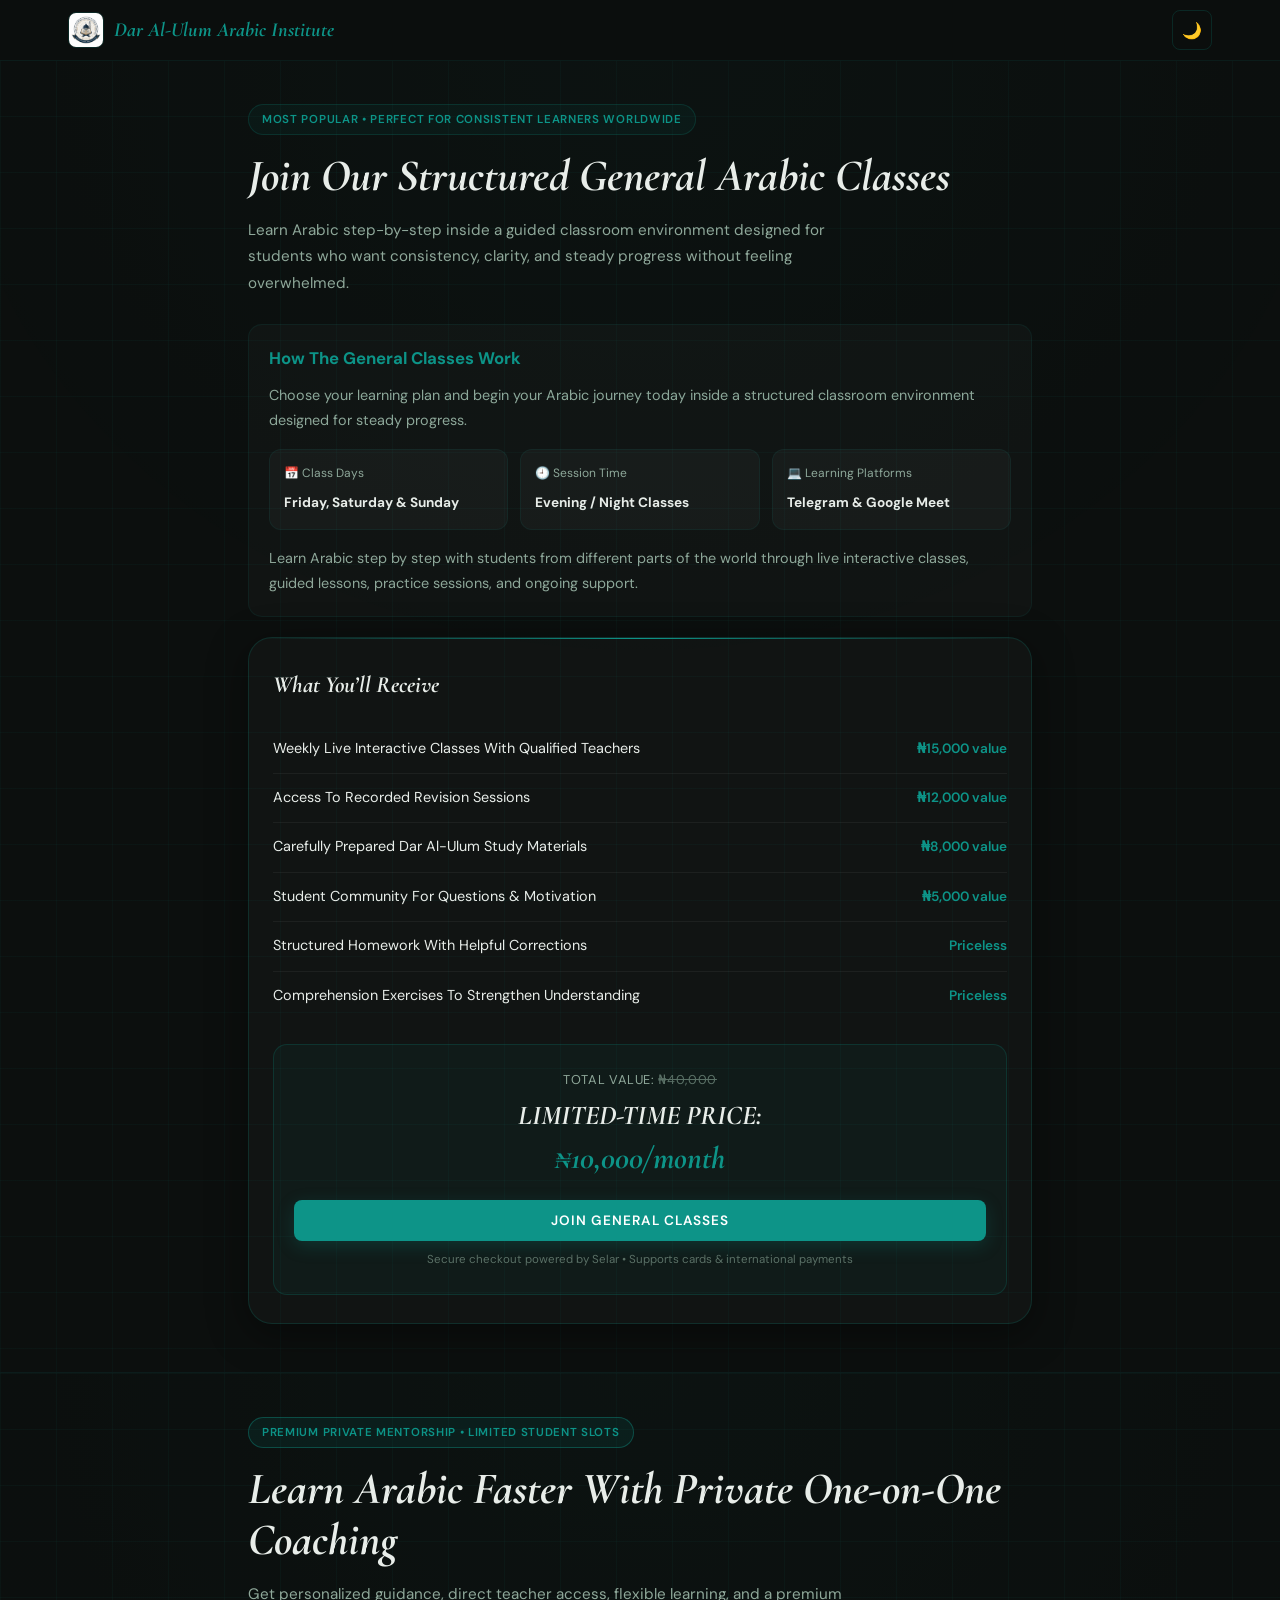
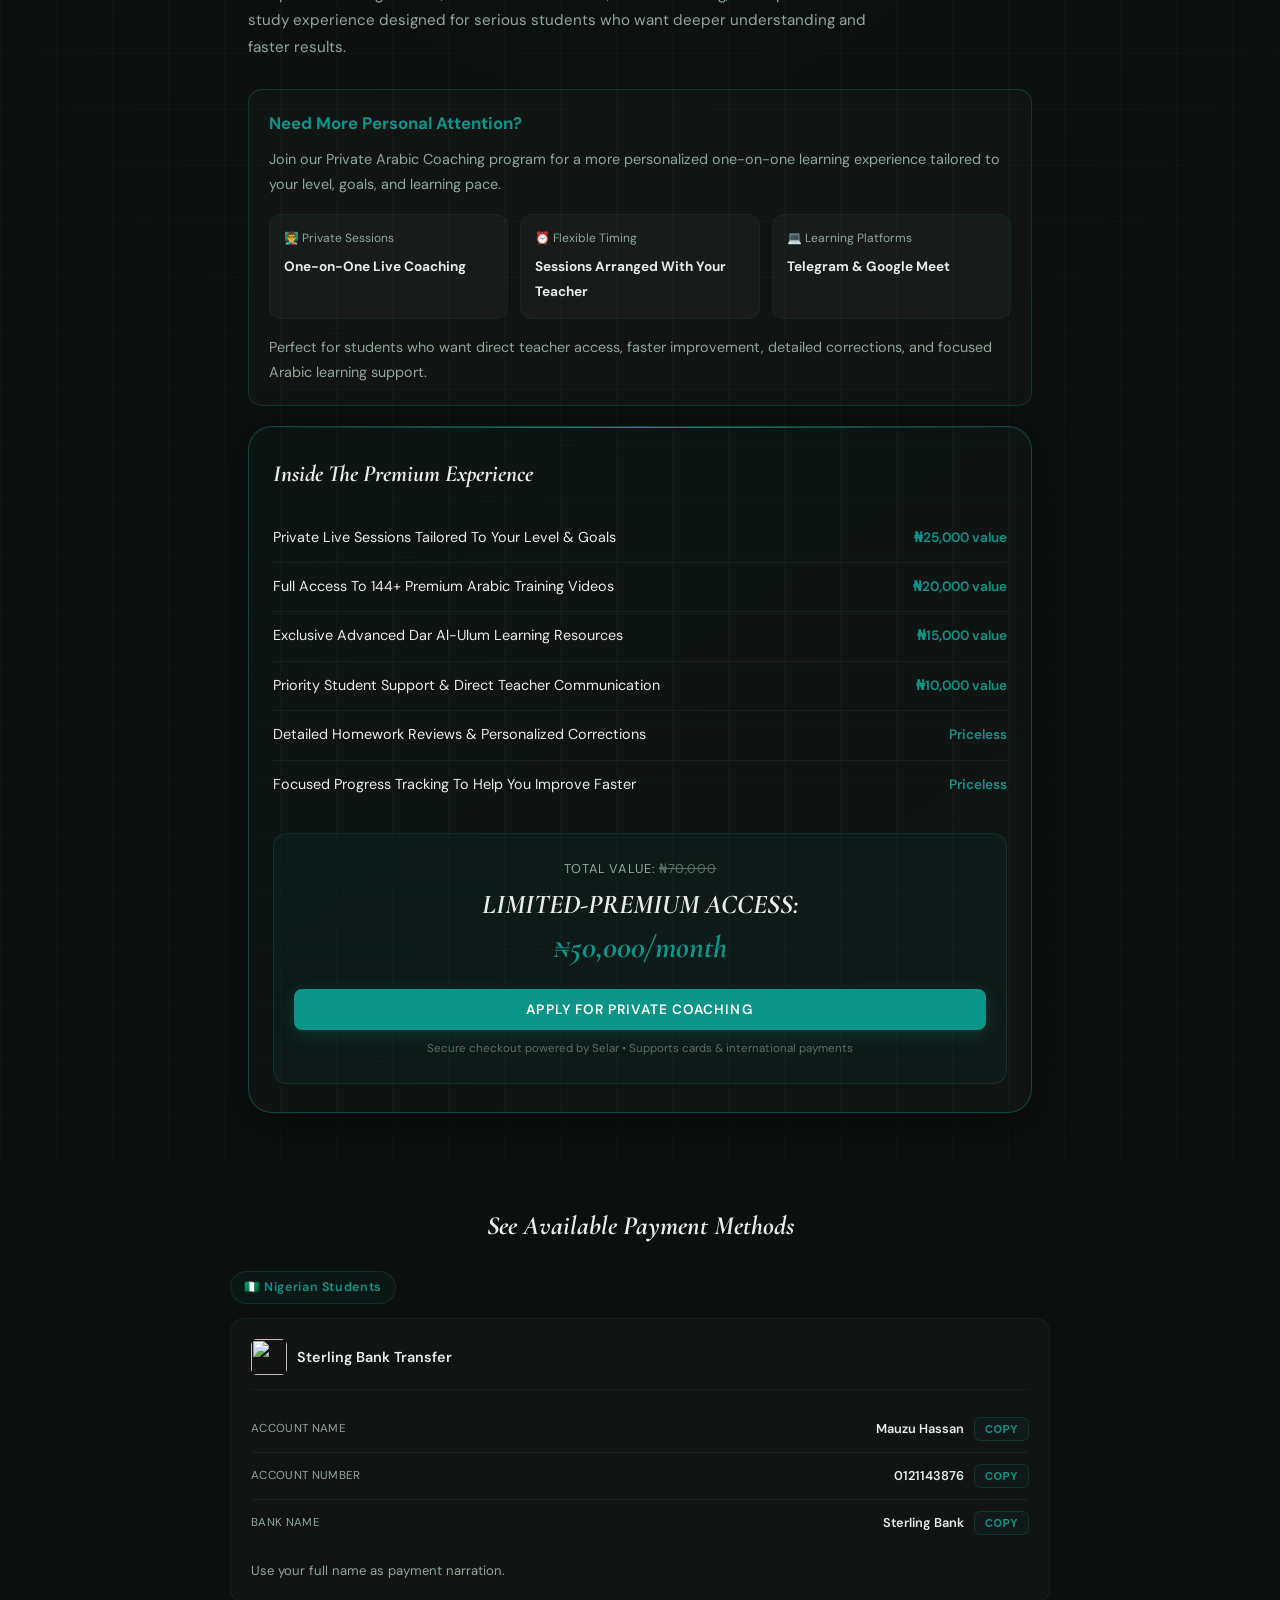
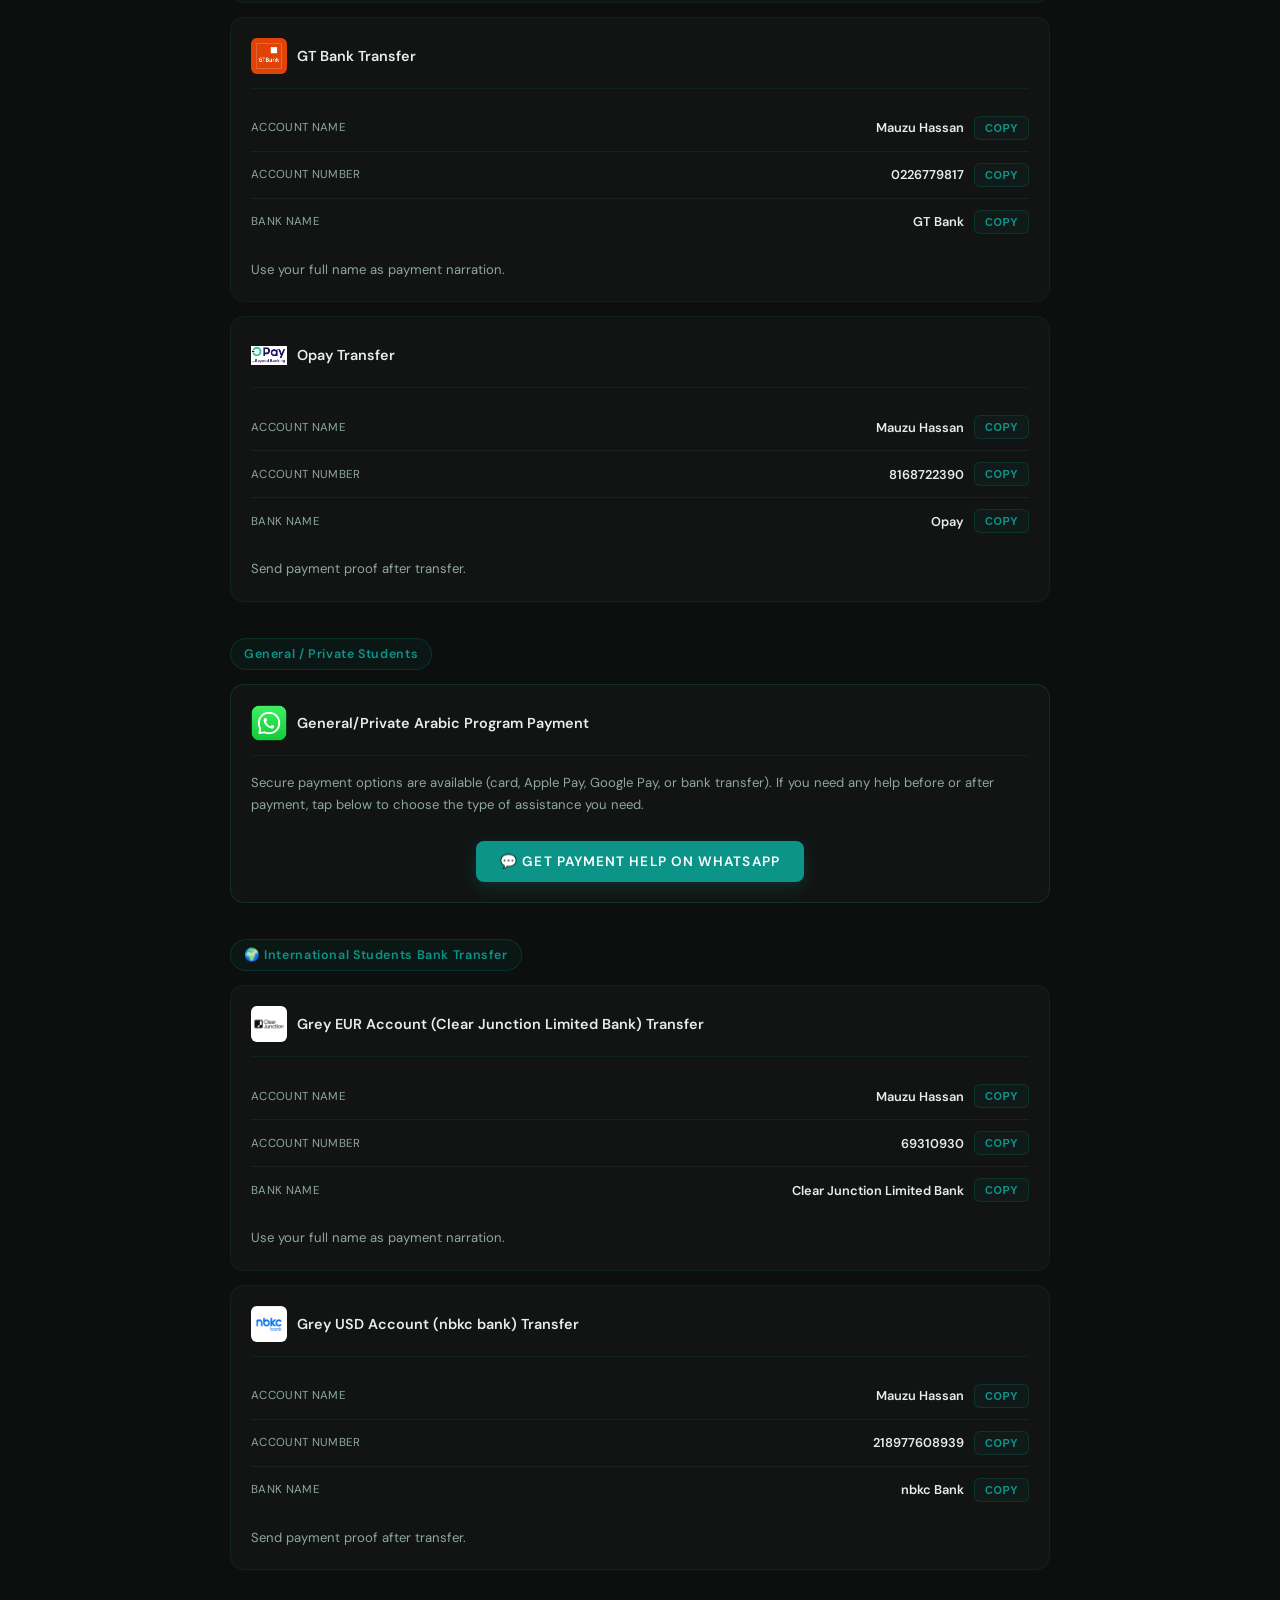
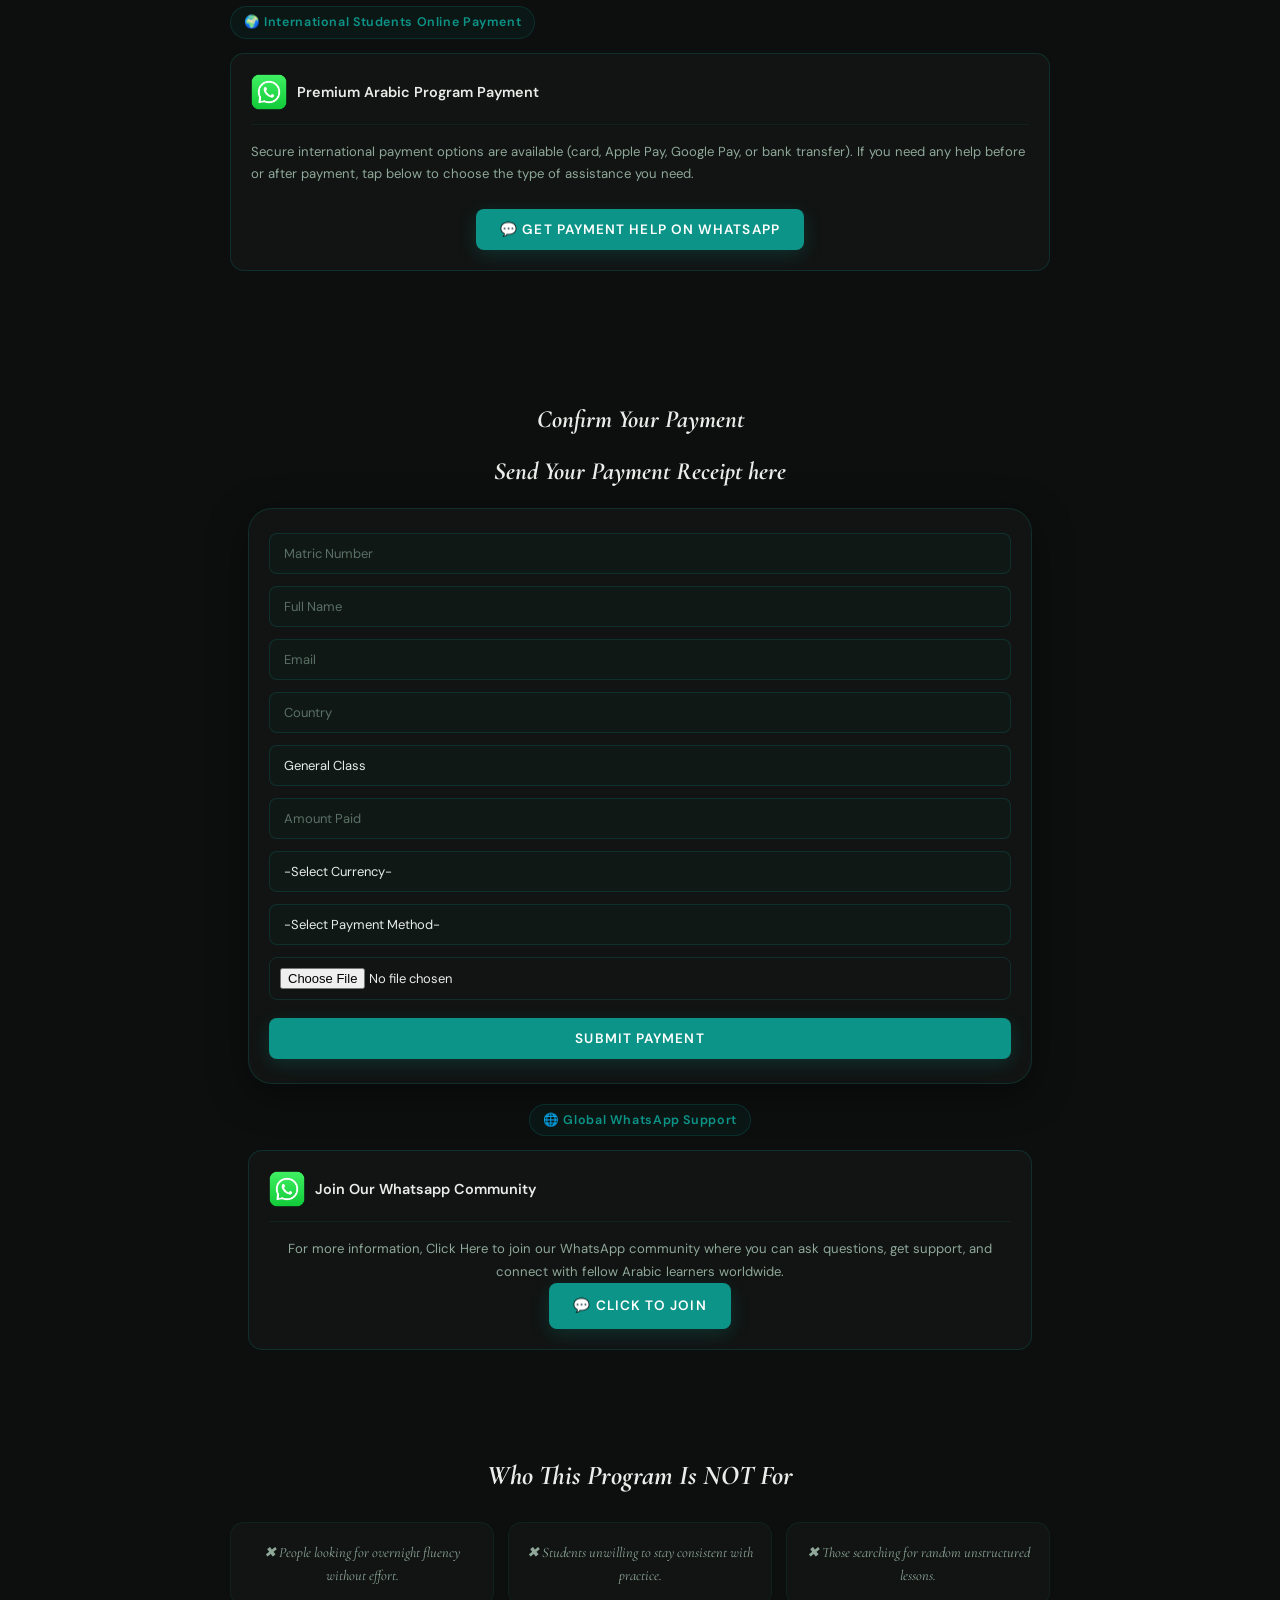
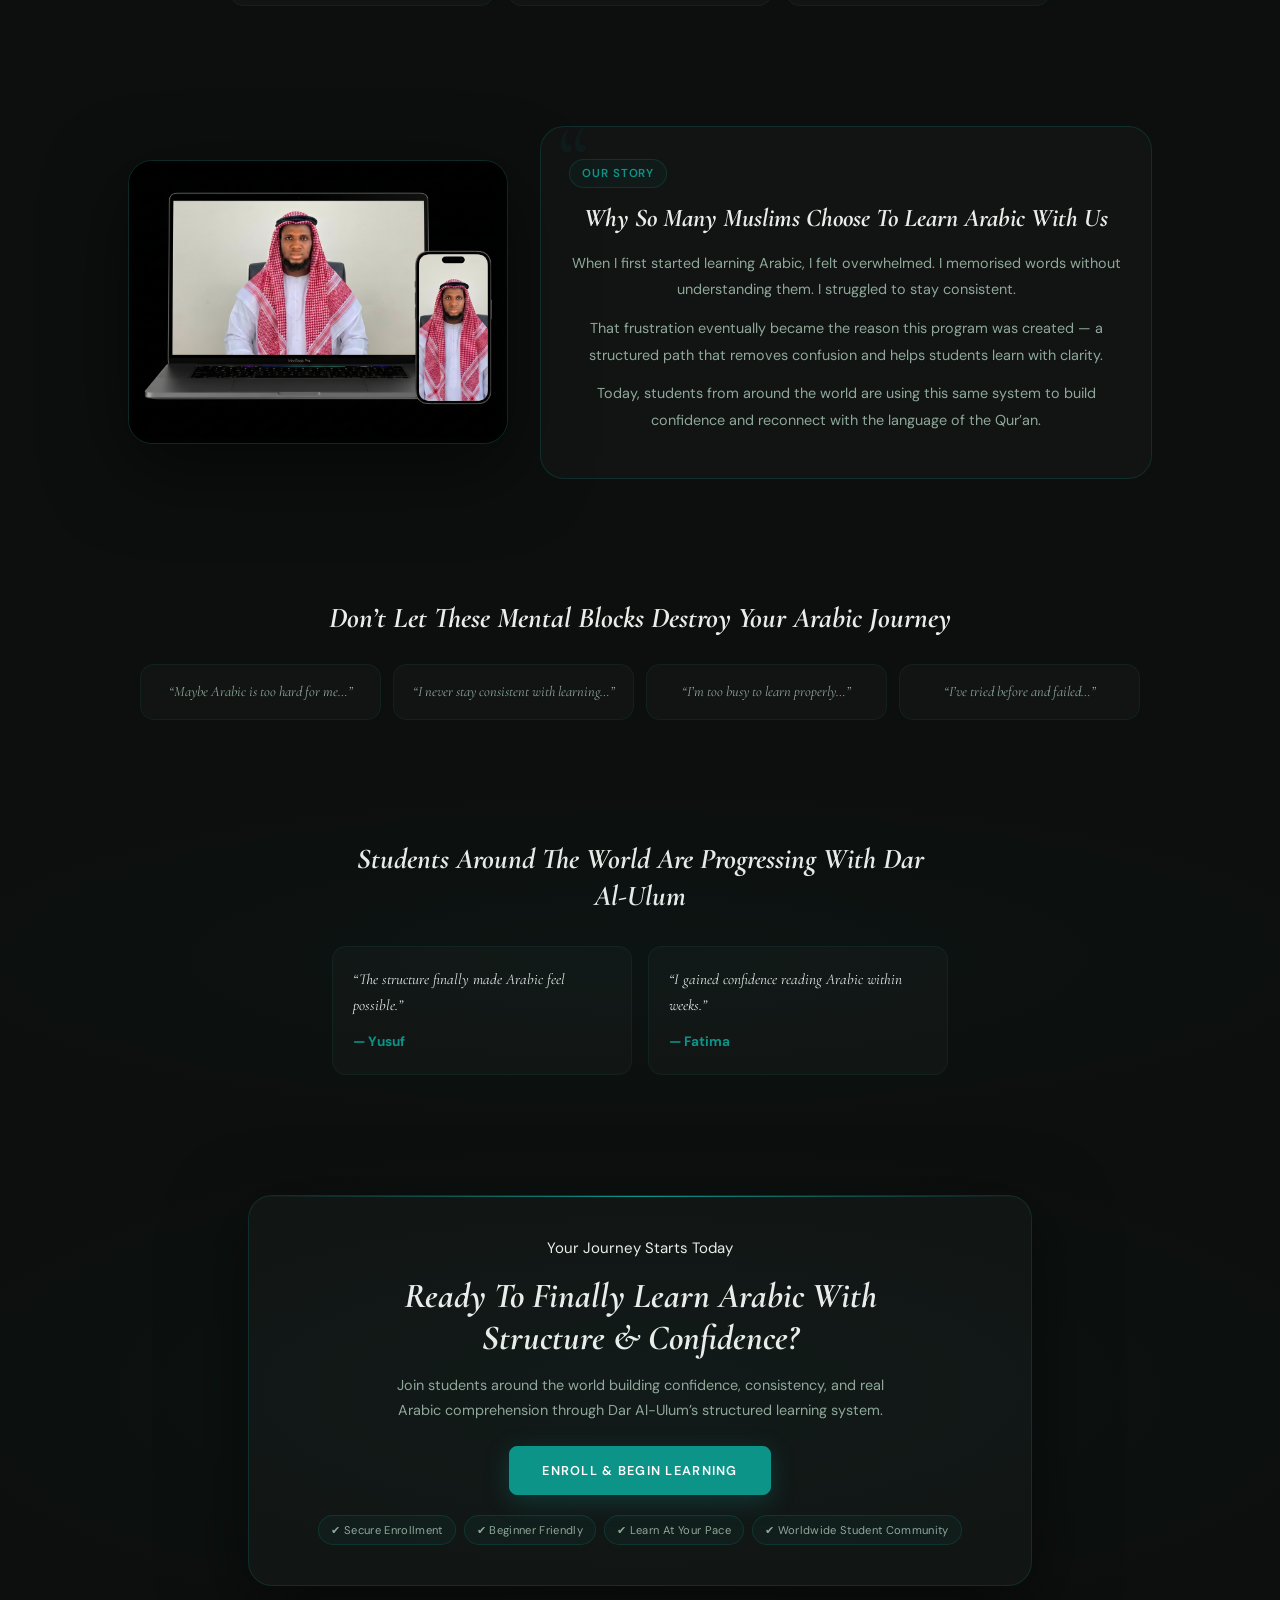
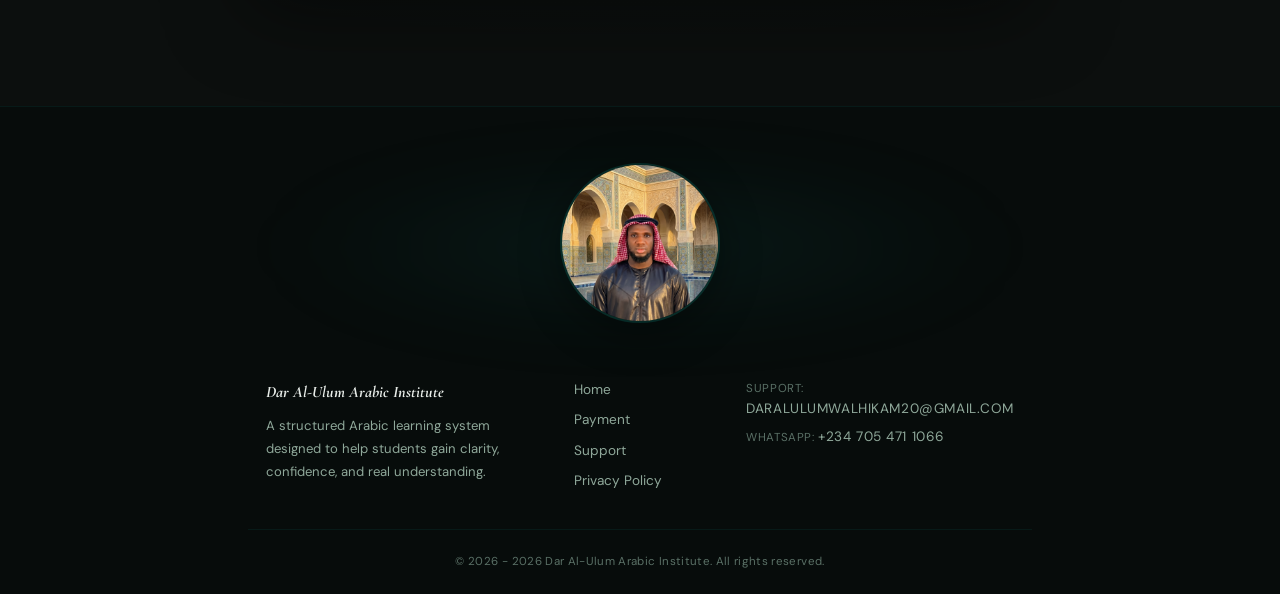
==== commit 24d15f7f: "updated payment links" ====
--- a/payment.html
+++ b/payment.html
@@ -1124,7 +1124,7 @@
       </a>
 
       <!-- PRIVATE -->
-      <a href="https://selar.com/61577h7a27"
+      <a href="https://selar.com/098754354"
          target="_blank"
          class="class-option">
 
@@ -1196,7 +1196,7 @@
  document.addEventListener("DOMContentLoaded", () => {
   const year = document.getElementById("footerYear");
   if (year) {
-    year.textContent = `© ${new Date().getFullYear()} Dar Al-Ulum Arabic Institute. All rights reserved.`;
+    year.textContent = `© 2026 - ${new Date().getFullYear()} Dar Al-Ulum Arabic Institute. All rights reserved.`;
   }
 });
 </script>
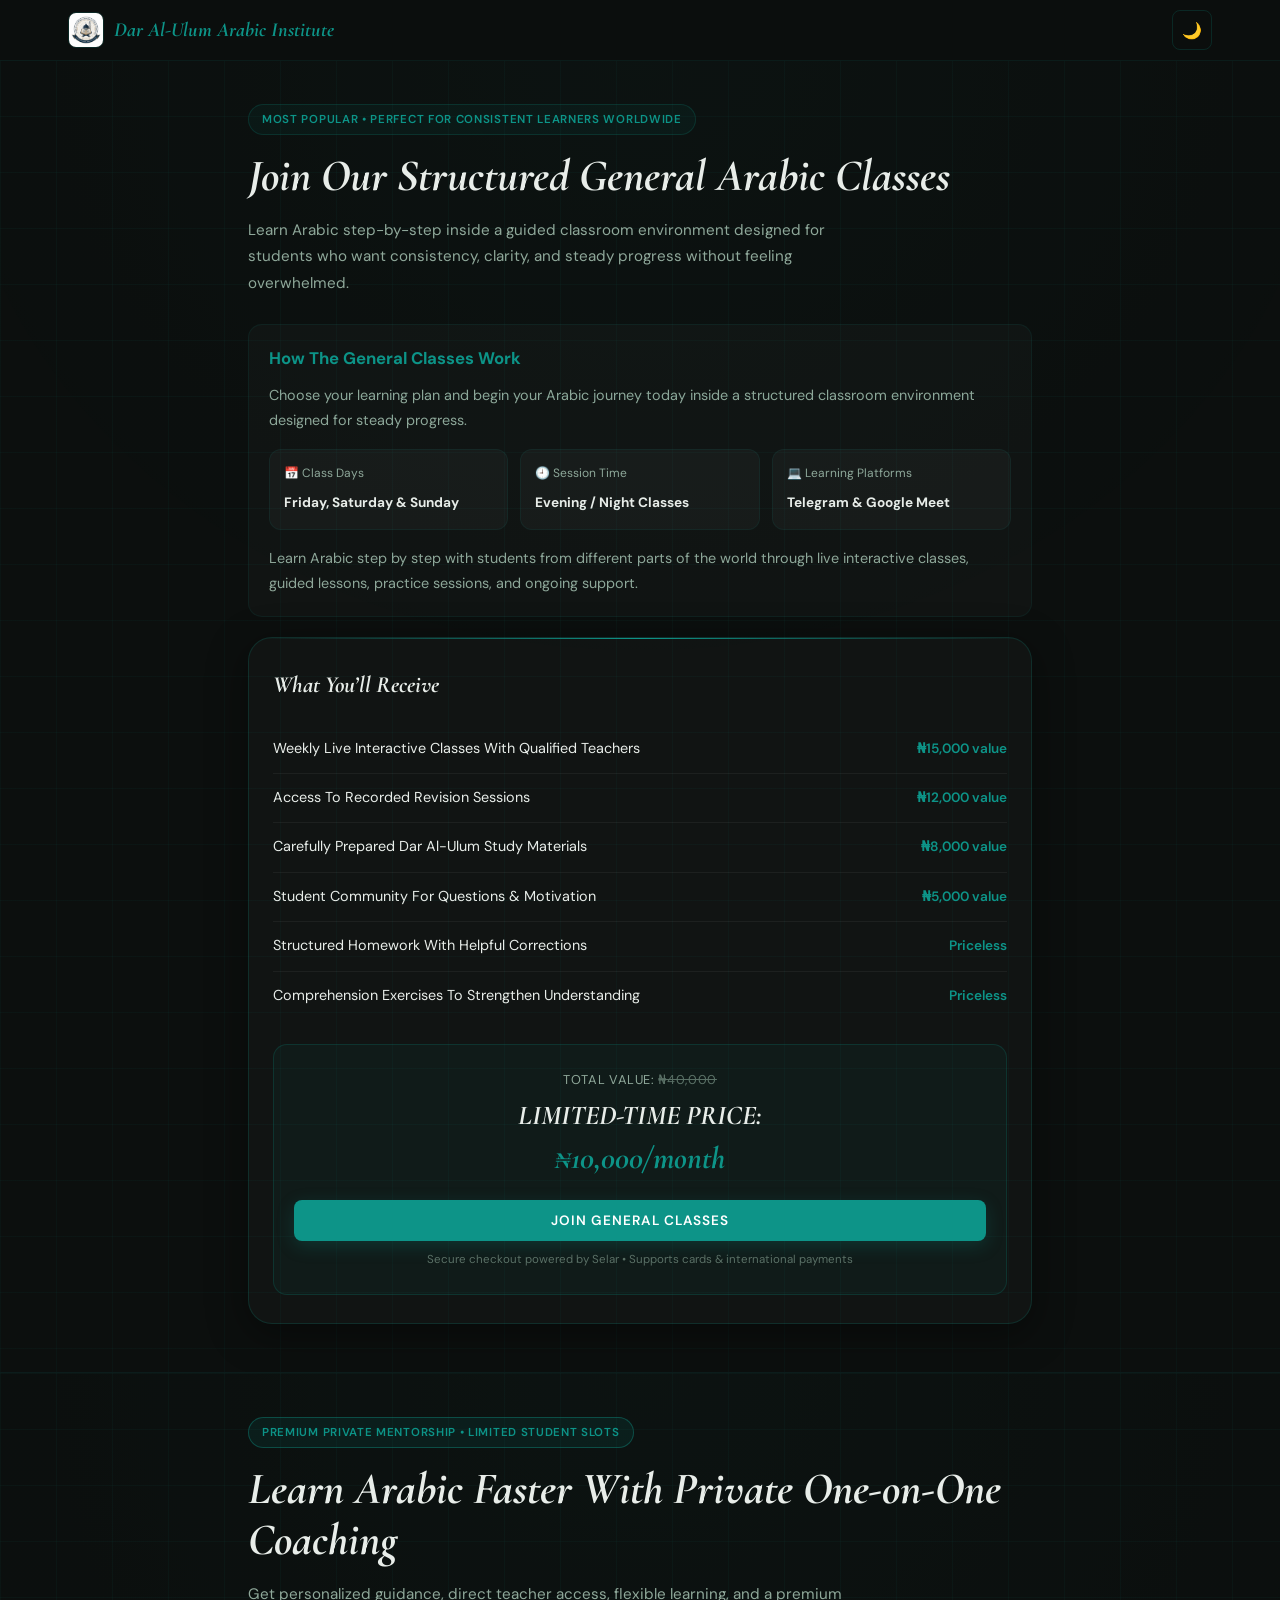
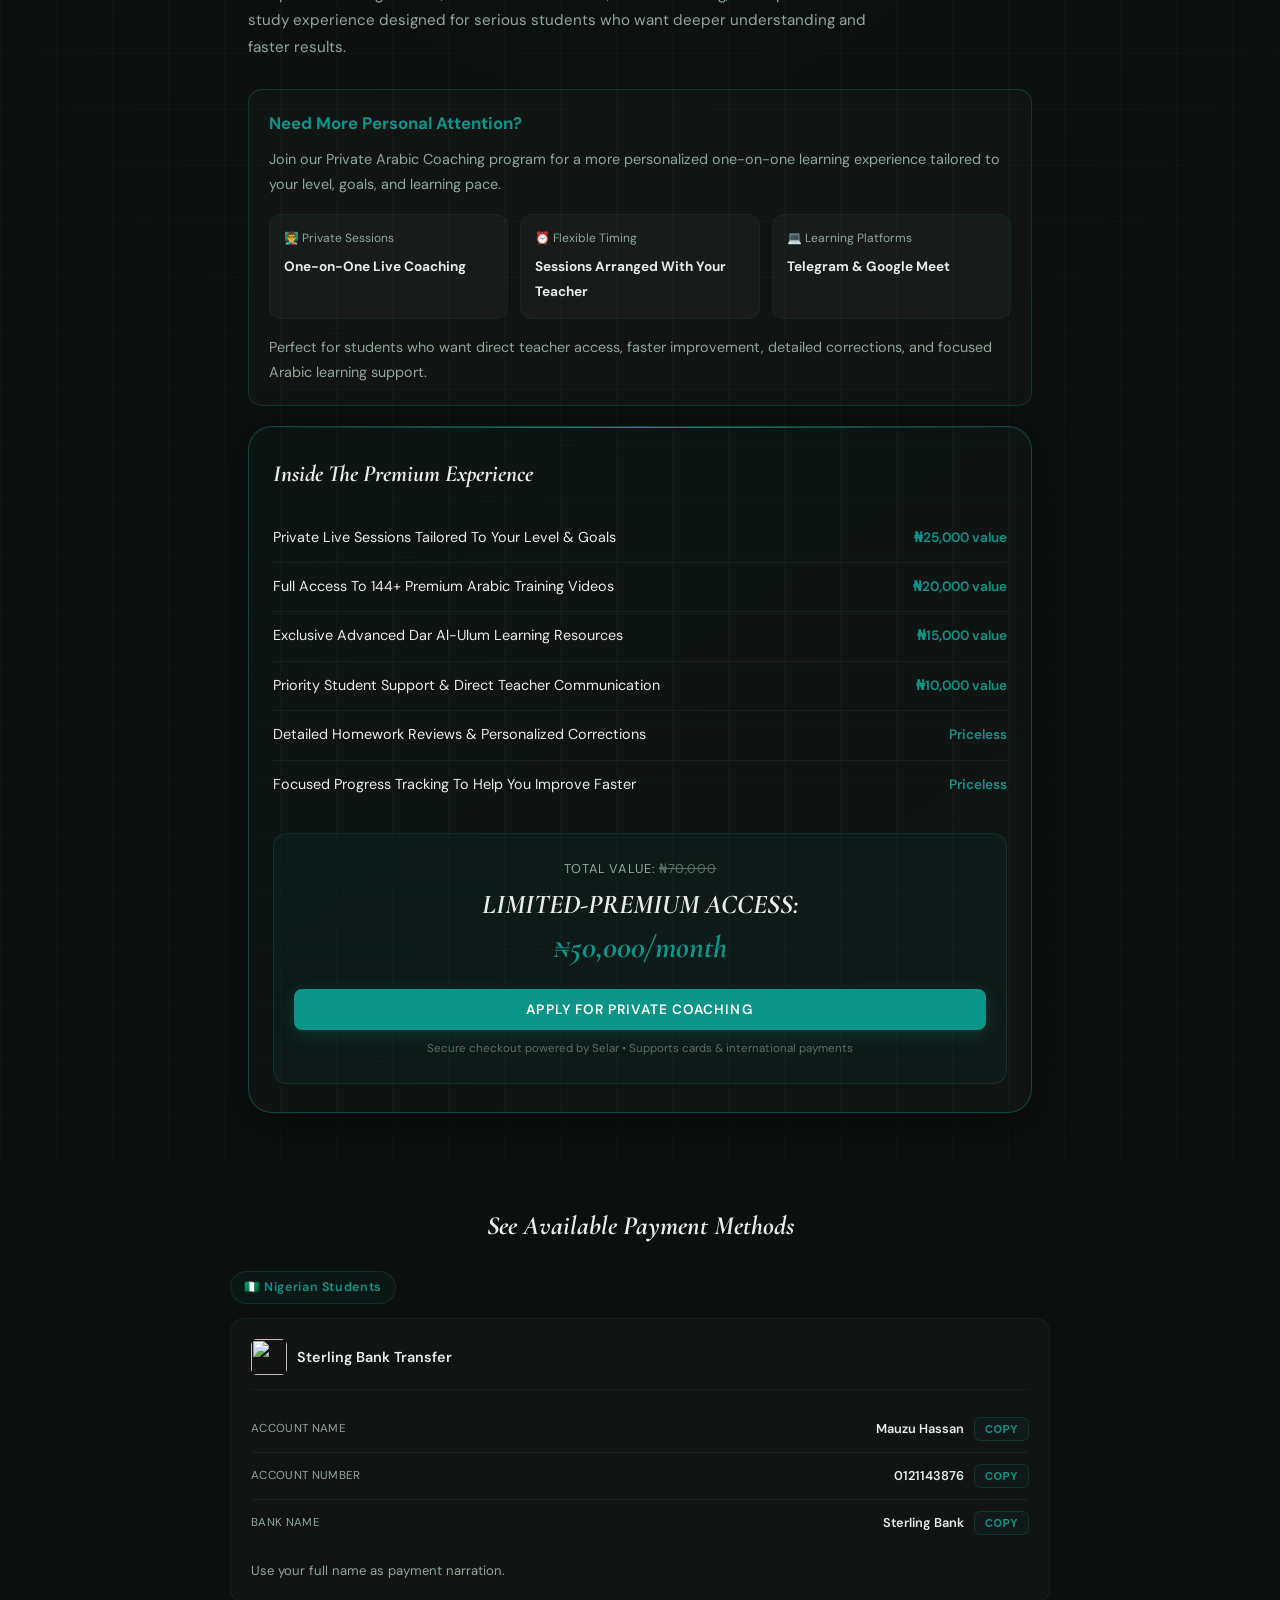
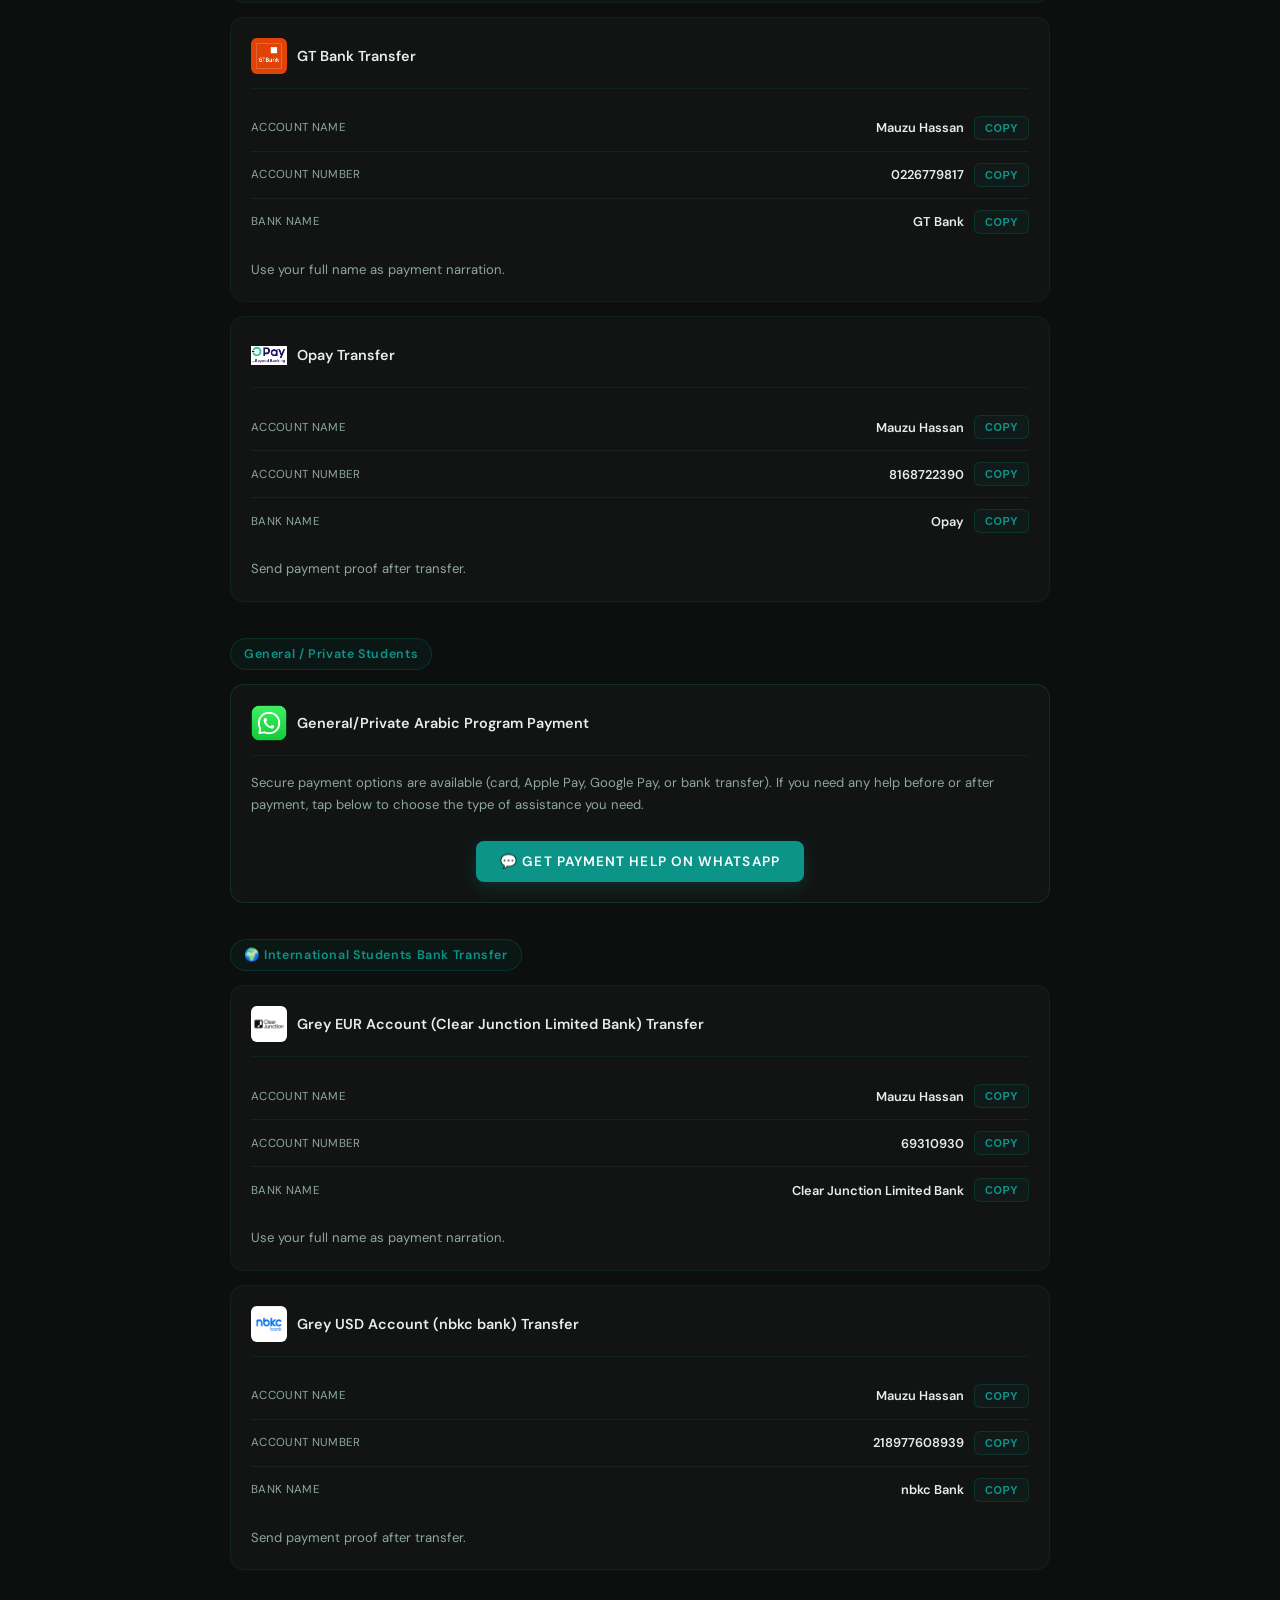
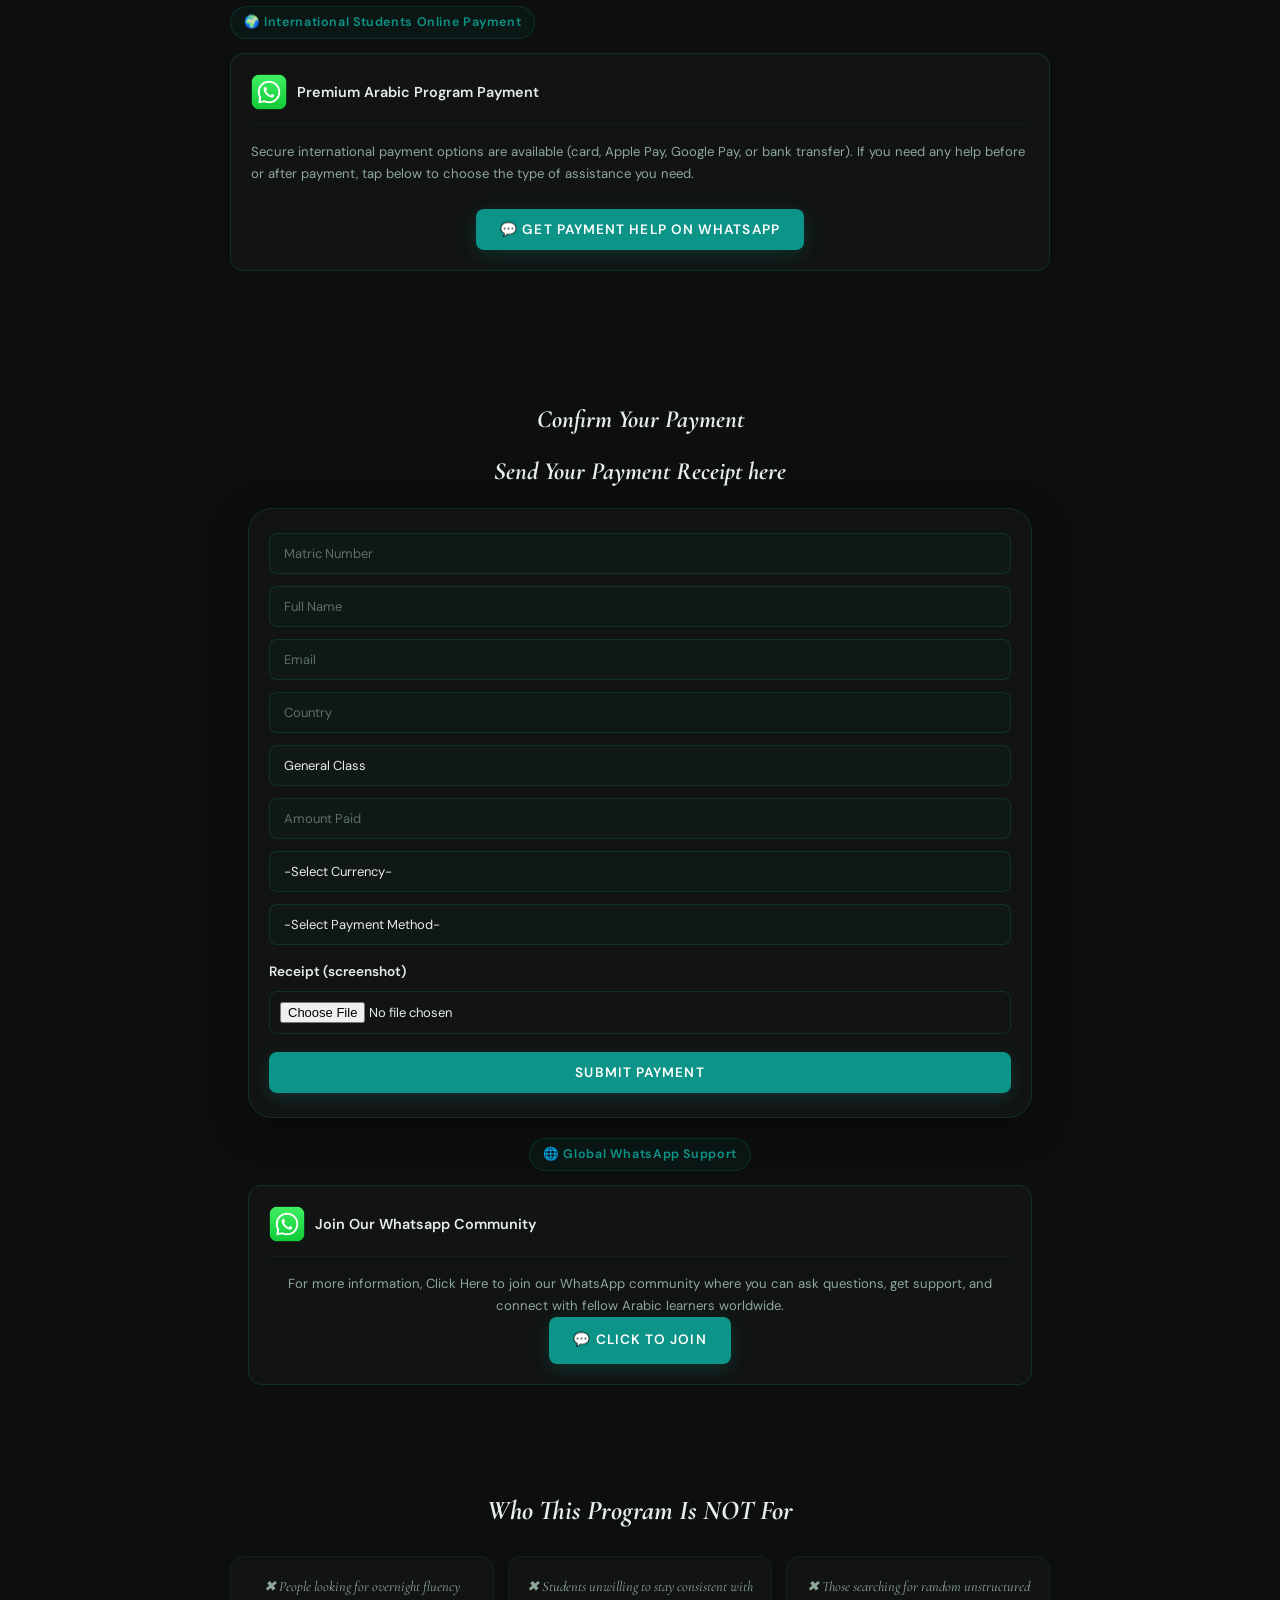
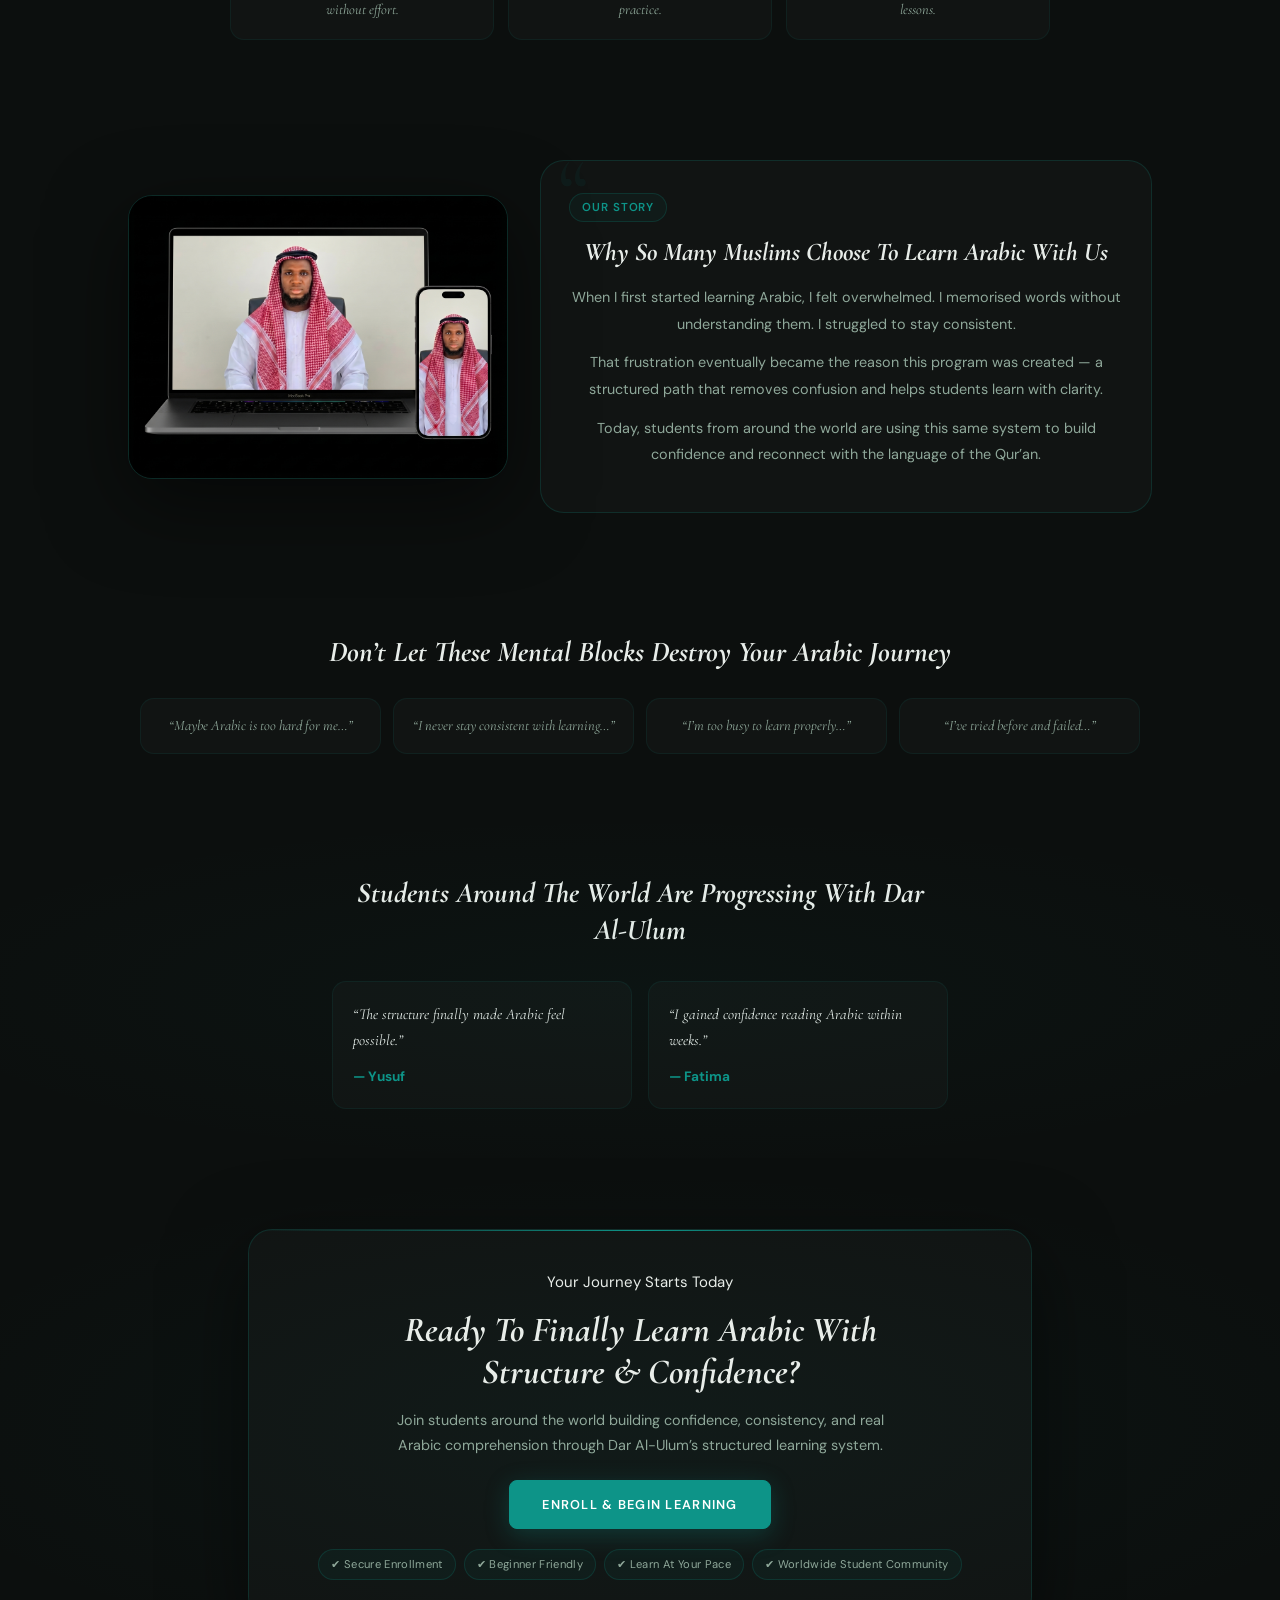
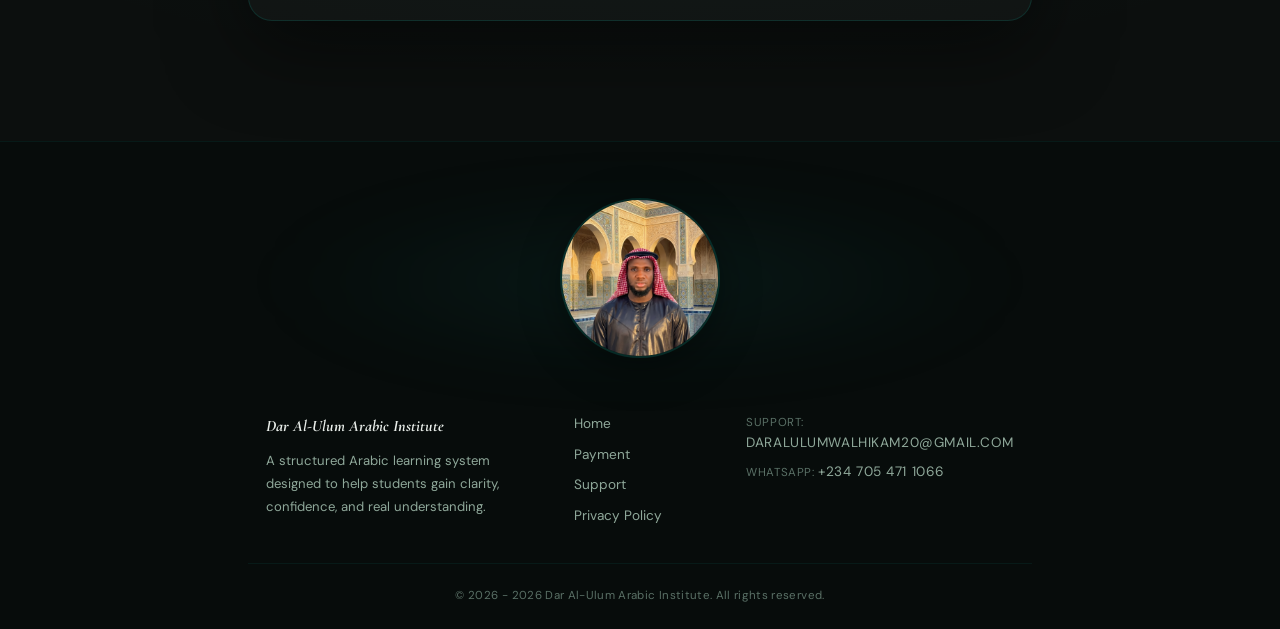
==== commit 485f410a: "update latest changes only" ====
--- a/payment.html
+++ b/payment.html
@@ -901,7 +901,8 @@
   <option value="momo">Mobile Money</option>
 </select>
 
-    <input type="file" id="receipt" accept="image/*" required>
+    <label for="receipt" class="passport-label">Receipt (screenshot)</label>
+      <input type="file" id="receipt" accept="image/*" required>
 
     <button type="submit" class="buy-btn">
       Submit Payment
--- a/payment.css
+++ b/payment.css
@@ -803,6 +803,14 @@
   cursor:     pointer;
 }
 
+.passport-label {
+  font-size: 0.85rem;
+  font-weight: 600;
+  color: var(--text);
+  text-align: left;
+  margin-top: 4px;
+  margin-bottom: -4px; /* pulls it snug against the input below */
+}
 
 /* ============================================================
    15. SELECT DROPDOWN — global fix
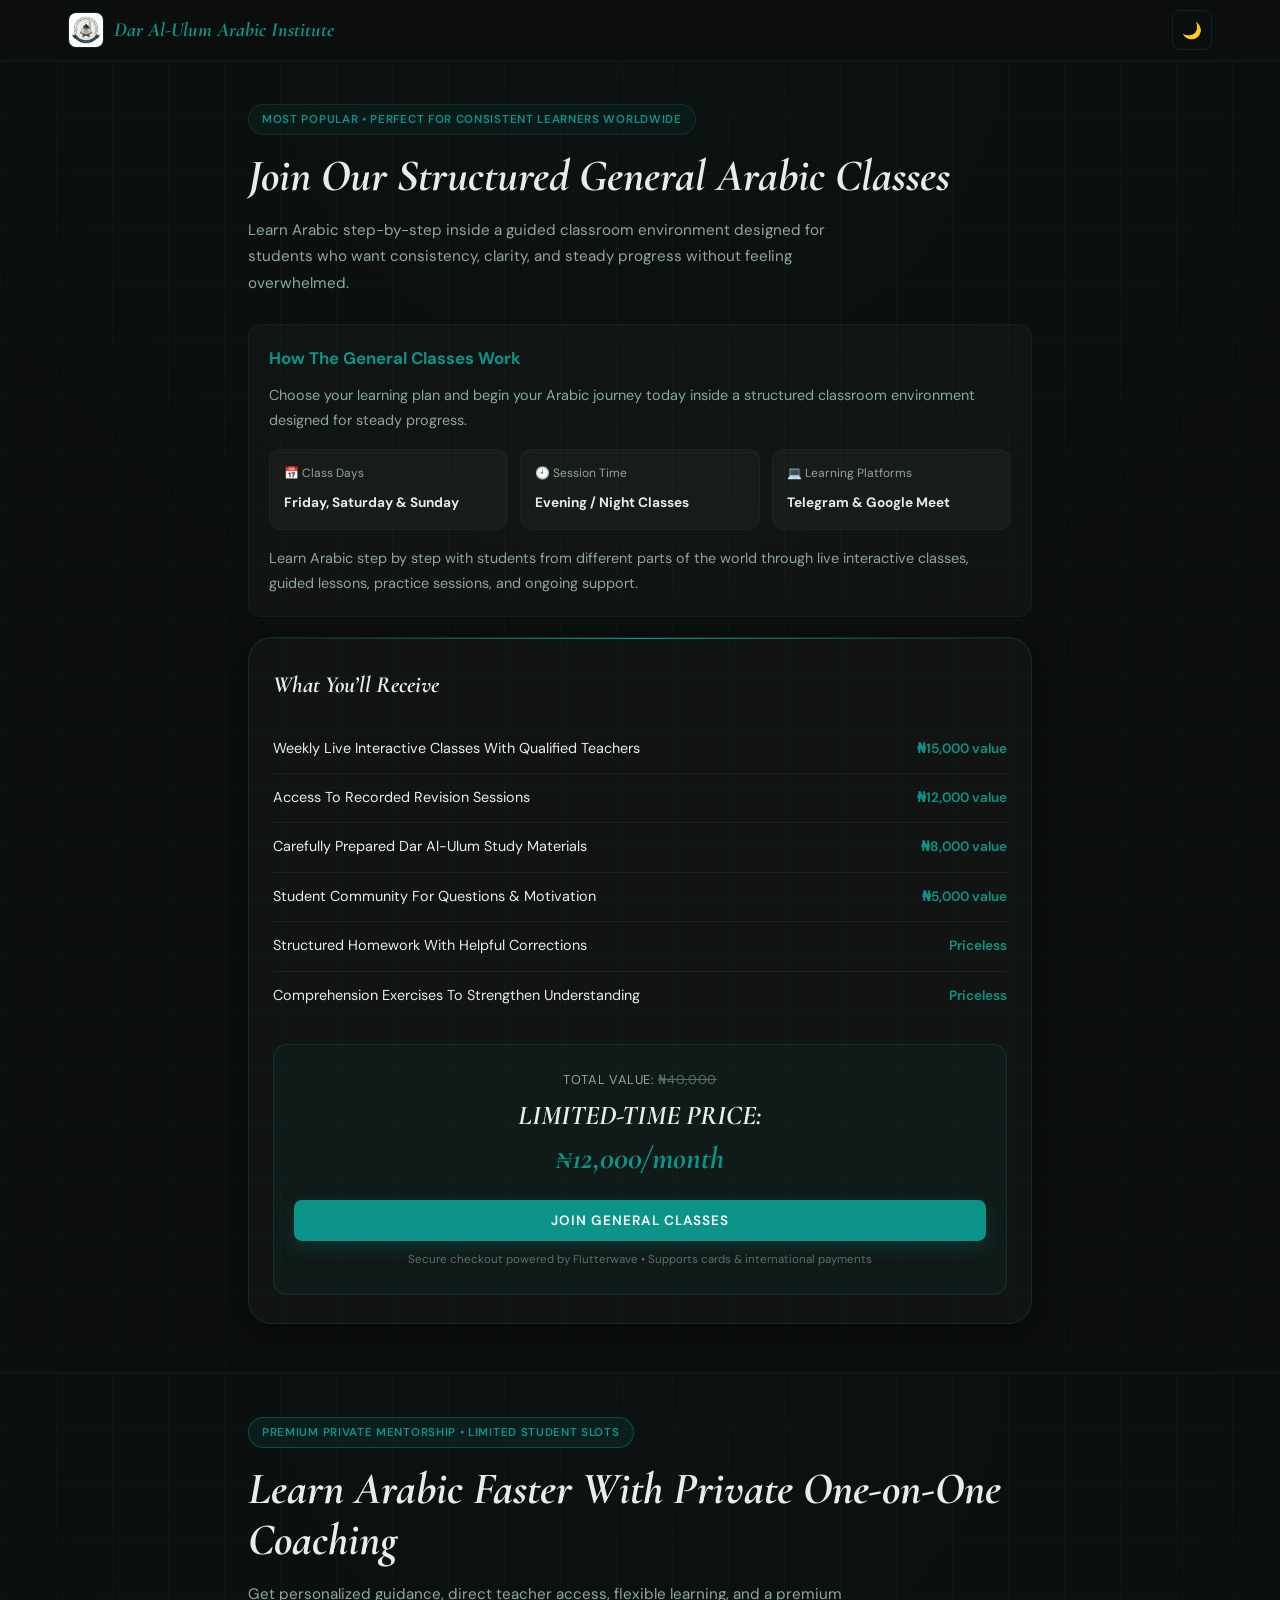
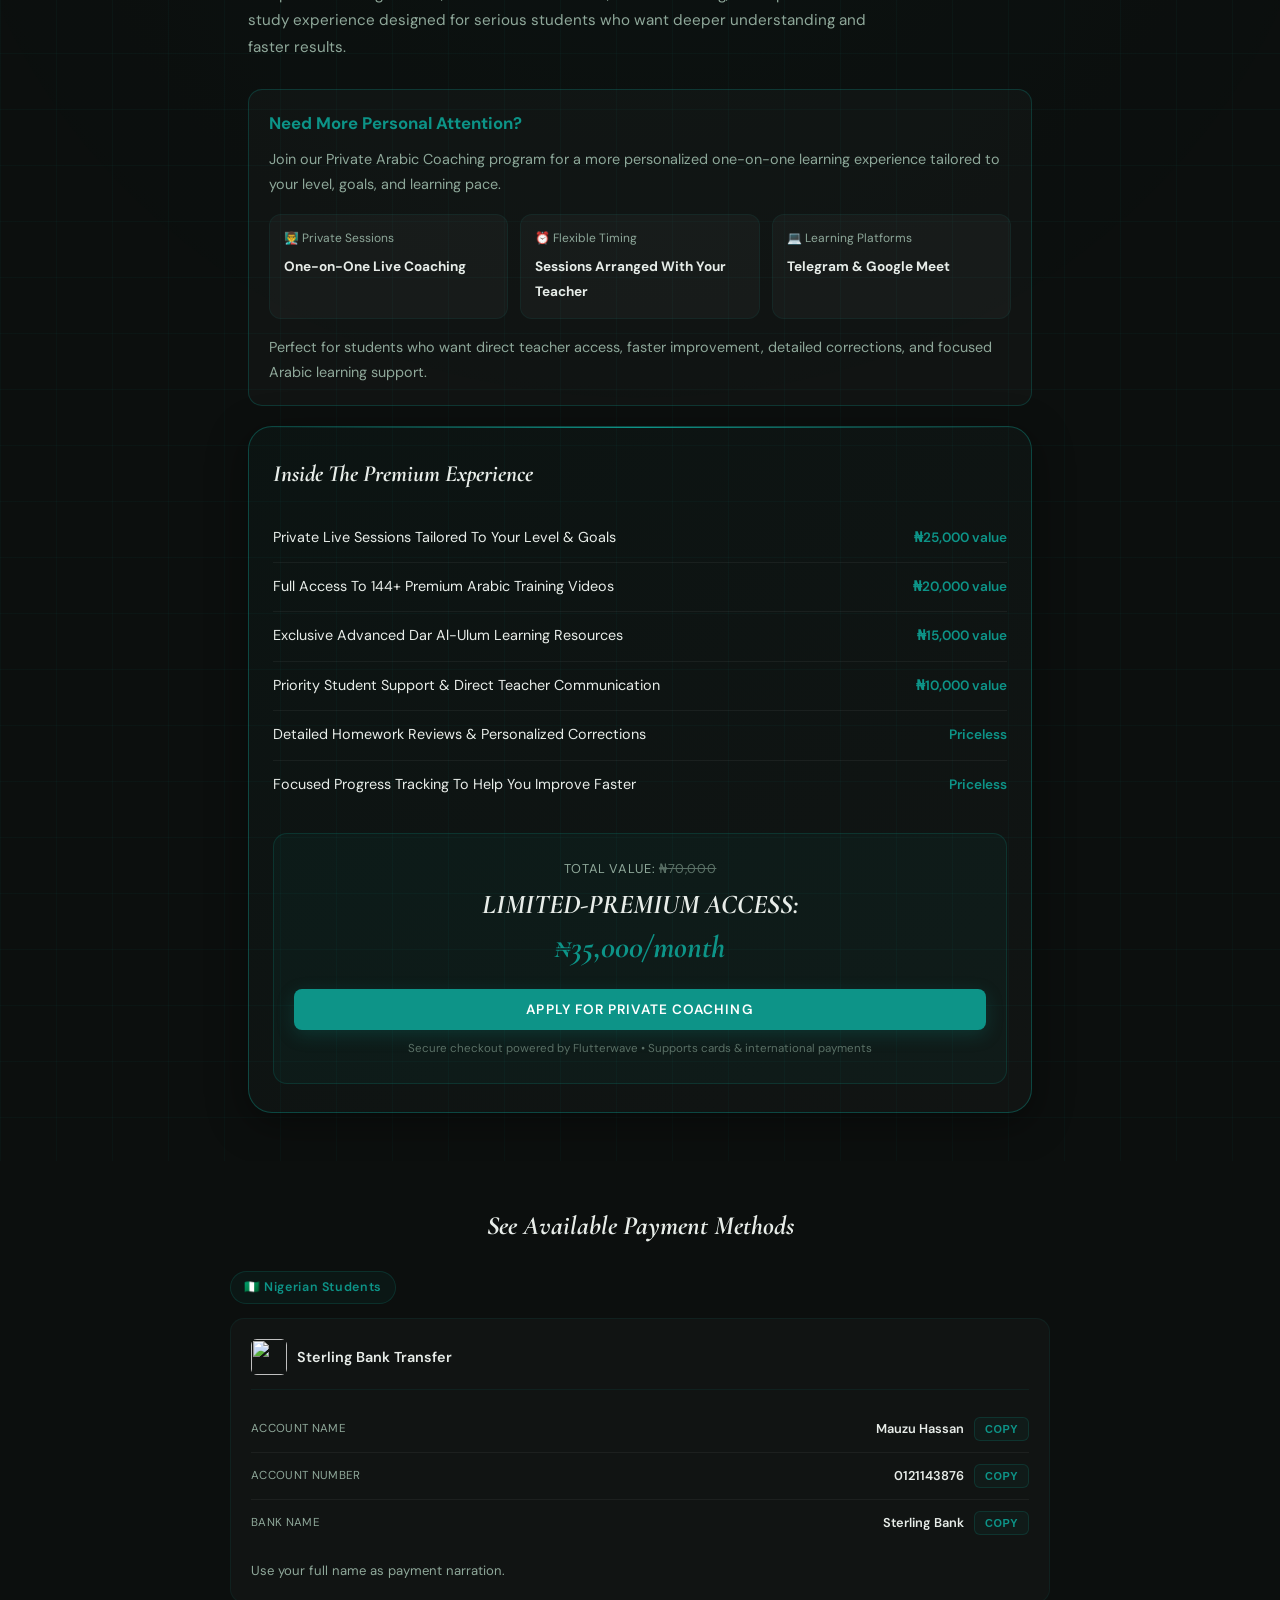
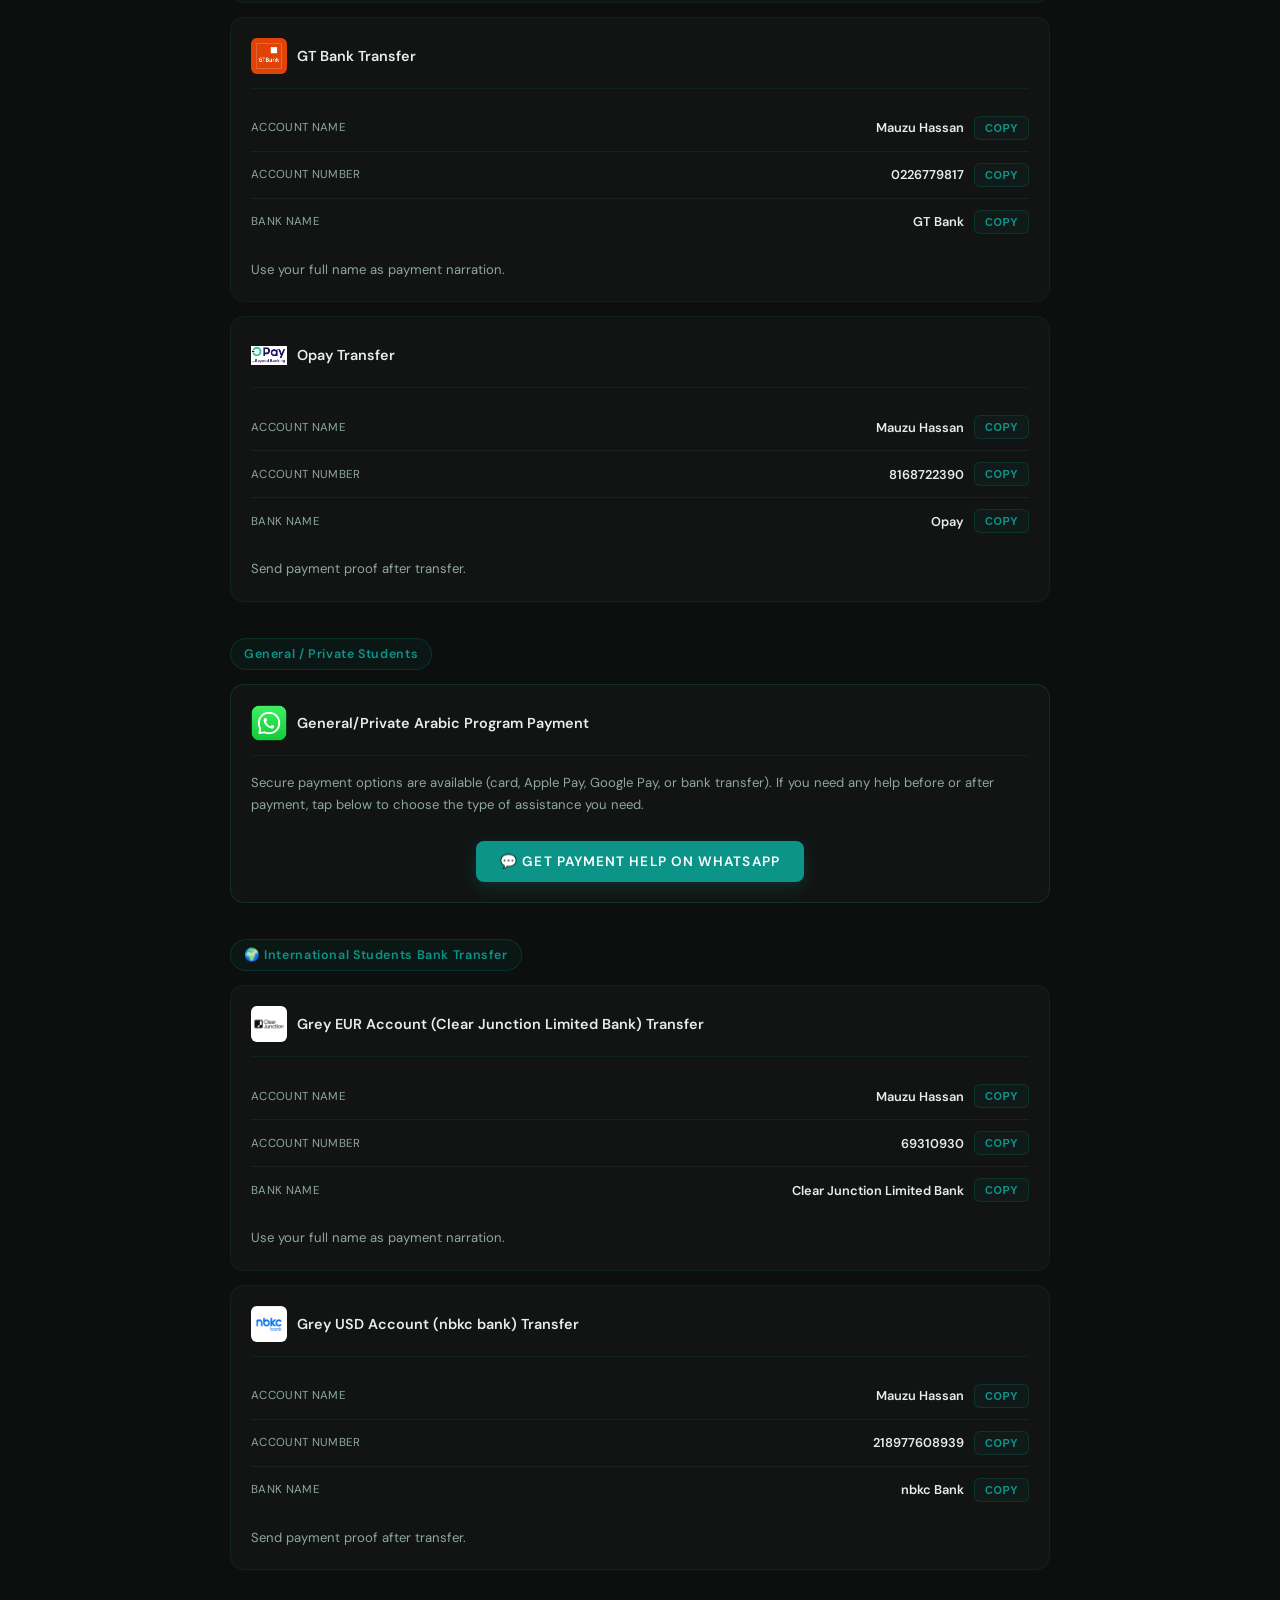
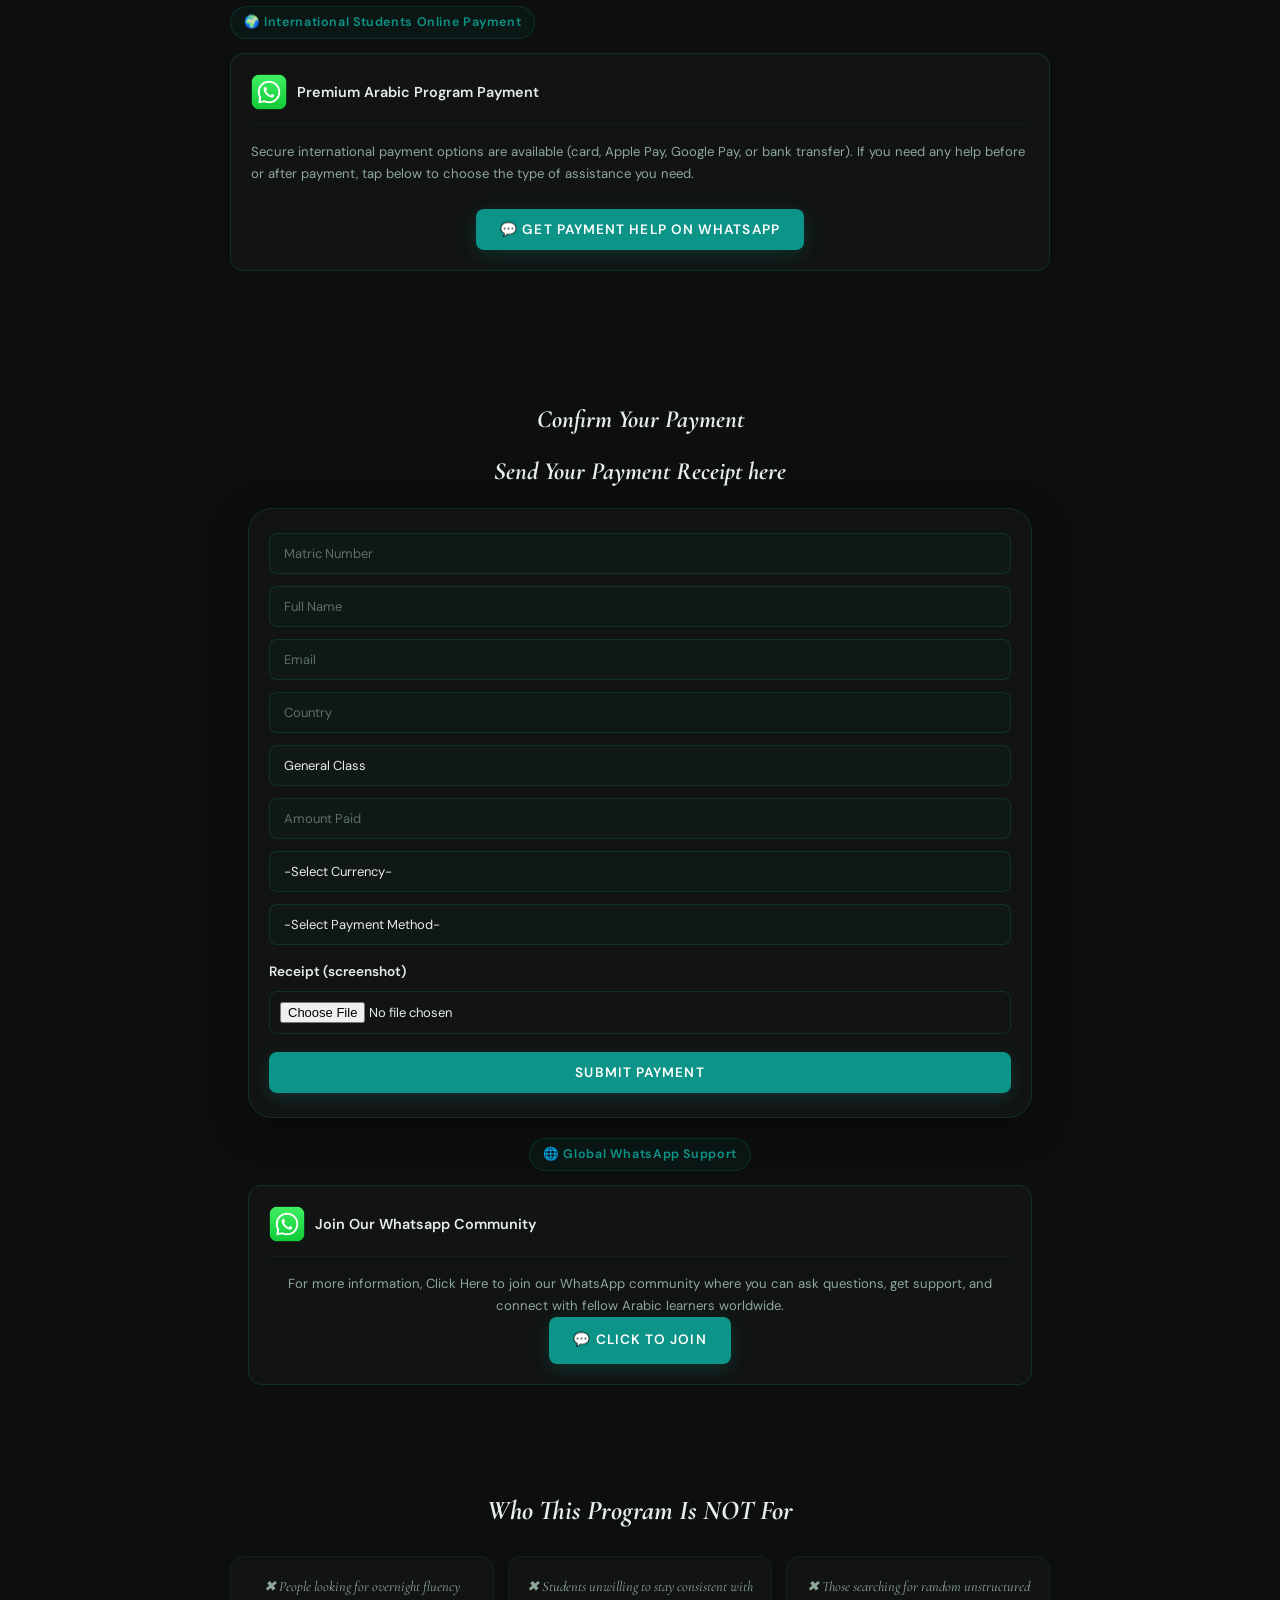
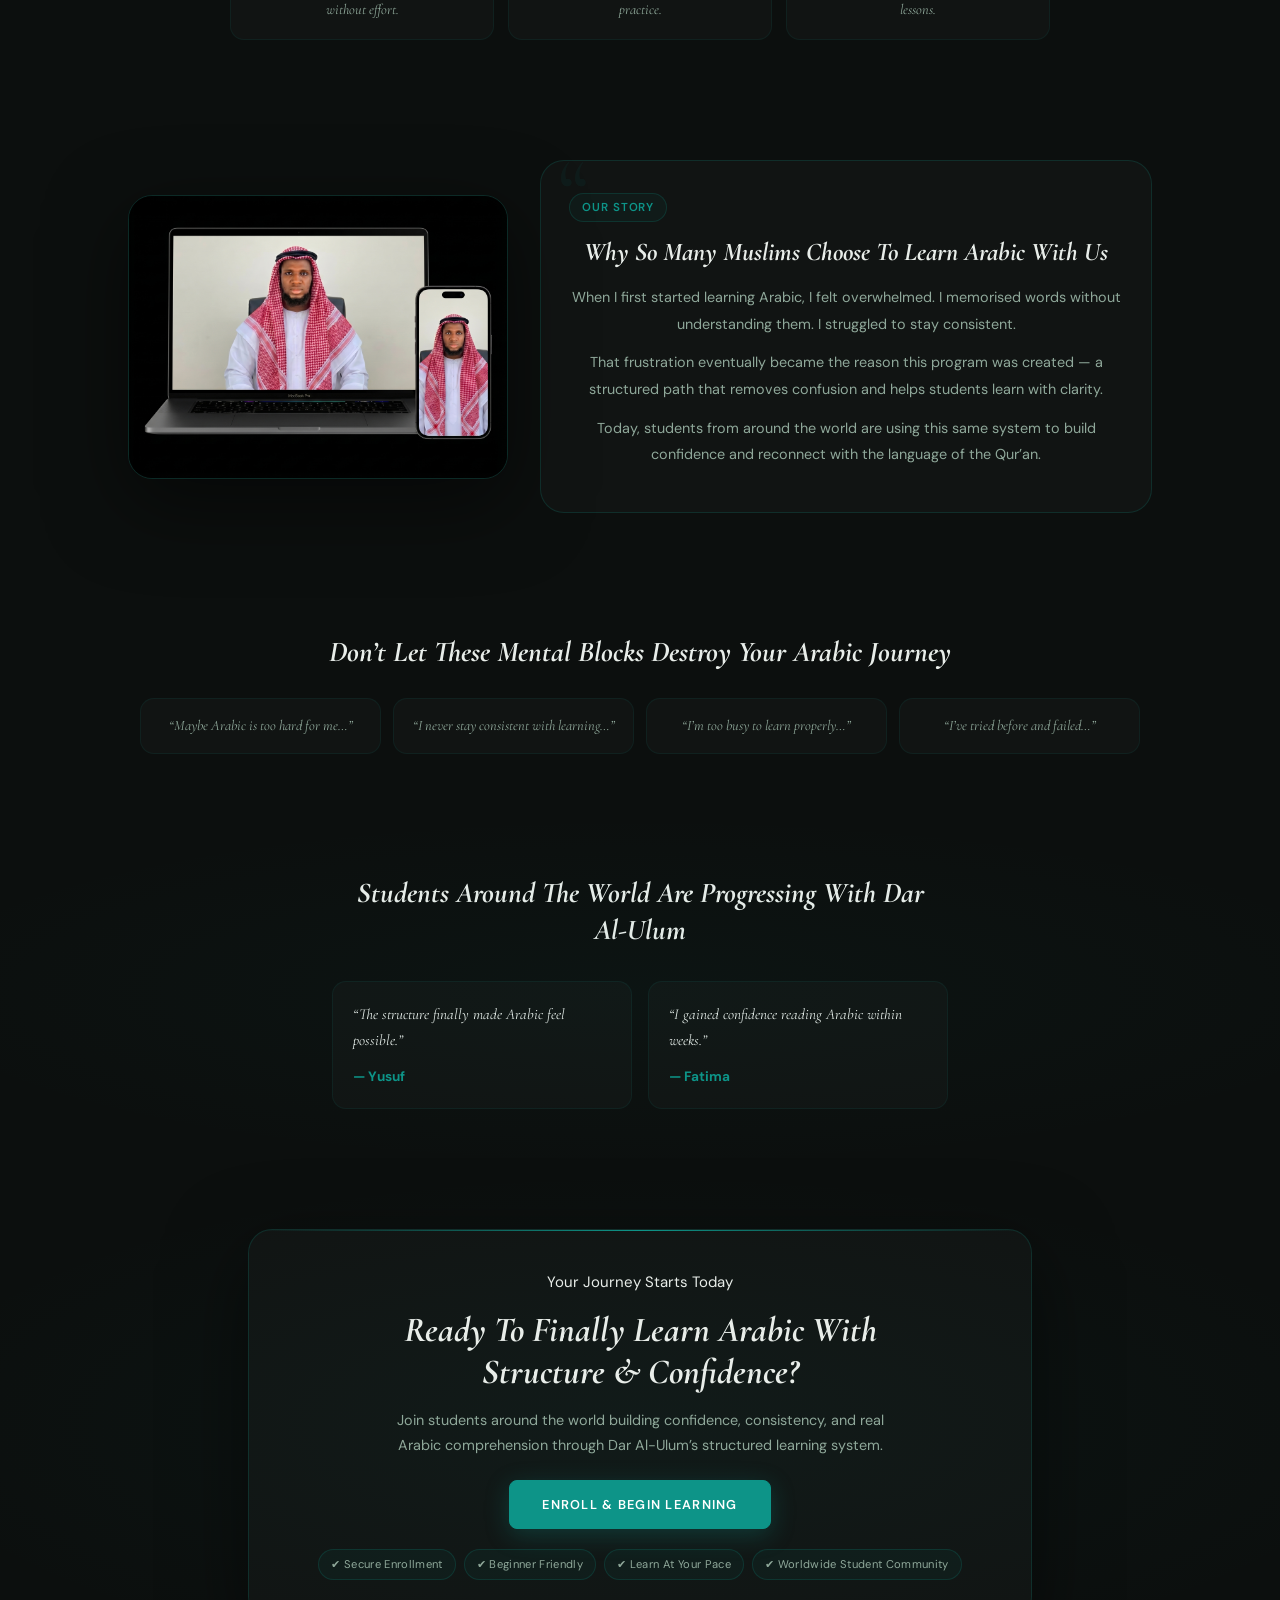
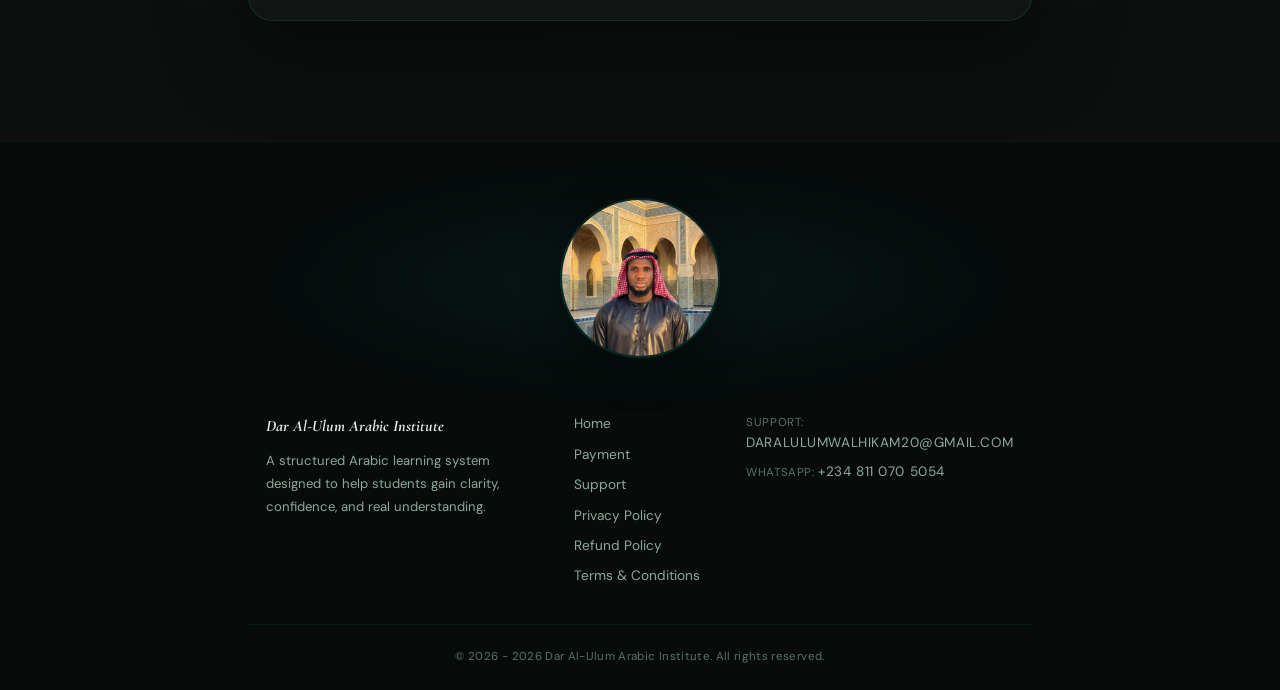
==== commit 31c555d4: "fixed plan prices in register.html" ====
--- a/payment.html
+++ b/payment.html
@@ -141,7 +141,7 @@
 
         <h3>
           LIMITED-TIME PRICE:
-          <span>₦10,000/month</span>
+          <span>₦12,000/month</span>
         </h3>
 
         <button class="buy-btn openClassModal">
@@ -149,7 +149,7 @@
         </button>
 
         <p class="secure-payment-text">
-          Secure checkout powered by Selar • Supports cards & international payments
+          Secure checkout powered by Flutterwave • Supports cards & international payments
         </p>
 
       </div>
@@ -267,7 +267,7 @@
 
         <h3>
           LIMITED-PREMIUM ACCESS:
-          <span>₦50,000/month</span>
+          <span>₦35,000/month</span>
         </h3>
 
         <button class="buy-btn openClassModal">
@@ -275,7 +275,7 @@
         </button>
 
         <p class="secure-payment-text">
-          Secure checkout powered by Selar • Supports cards & international payments
+          Secure checkout powered by Flutterwave • Supports cards & international payments
         </p>
 
       </div>
@@ -355,12 +355,12 @@
           <span>$50/month</span>
         </h3>
 
-        <a href="https://selar.com/Dar Al-Ulum-institute" target="_blank" class="buy-btn">
+        <button type="button" class="buy-btn flutterwave-directbuy" data-plan="international" data-amount="50" data-currency="USD">
           ENROLL NOW
-        </a>
+        </button>
 
         <p class="secure-payment-text">
-          Secure checkout powered by Selar • Supports international payments
+          Secure checkout powered by Flutterwave • Supports international payments
         </p>
 
       </div>
@@ -392,7 +392,7 @@
       🇳🇬 Nigerian Students
     </span>
 
-    <!-- Polaris -->
+    <!-- Sterling -->
     <div class="payment-card">
 
       <div class="payment-card-header">
@@ -1111,32 +1111,32 @@
     <div class="class-options">
 
       <!-- GENERAL -->
-      <a href="https://selar.com/Dar Al-Ulum-institute"
-         target="_blank"
-         class="class-option">
+      <button type="button"
+         class="class-option flutterwave-option"
+         data-plan="general" data-amount="12000" data-currency="NGN">
 
         <h3>General Class</h3>
-        <h3>₦10,000</h3>
+        <h3>₦12,000</h3>
 
         <span>
           Structured group learning with other students.
         </span>
 
-      </a>
+      </button>
 
       <!-- PRIVATE -->
-      <a href="https://selar.com/098754354"
-         target="_blank"
-         class="class-option">
+      <button type="button"
+         class="class-option flutterwave-option"
+         data-plan="private" data-amount="35000" data-currency="NGN">
 
         <h3>Private Class</h3>
-        <h3>₦50,000</h3>
+        <h3>₦35,000</h3>
 
         <span>
           One-on-one personalized Arabic learning experience.
         </span>
 
-      </a>
+      </button>
 
     </div>
 
@@ -1168,6 +1168,8 @@
   <a href="#payments">Payment</a>
   <a href="mailto:support@darululum.com">Support</a>
   <a href="privacy.html">Privacy Policy</a>
+  <a href="refund-policy.html">Refund Policy</a>
+  <a href="terms.html">Terms & Conditions</a>
 </div>
 
 <div class="footer-contact">
@@ -1179,7 +1181,7 @@
   <p>
     WhatsApp:
     <a href="https://wa.me/2348110705054" target="_blank">
-      +234 705 471 1066
+      +234 811 070 5054
     </a>
   </p>
 </div>
@@ -1349,6 +1351,7 @@
 }
 </script>
 <script src="https://cdn.jsdelivr.net/npm/@supabase/supabase-js@2"></script>
+<script src="https://checkout.flutterwave.com/v3.js"></script>
 <script src="app.js"></script>
 </body>
 </html>
--- a/payment.css
+++ b/payment.css
@@ -1279,10 +1279,14 @@
 
 .class-option {
   display:       block;
+  width:         100%;
   padding:       18px;
   border-radius: var(--radius);
   background:    var(--card);
   border:        1px solid var(--border);
+  font-family:   inherit;
+  text-align:    left;
+  cursor:        pointer;
   transition:    0.3s ease;
 }
 
@@ -1291,6 +1295,7 @@
   border-color: var(--border-strong);
   background:   var(--accent-subtle);
   box-shadow:   var(--shadow-sm);
+  color:        var(--accent);
 }
 
 .class-option h3 {
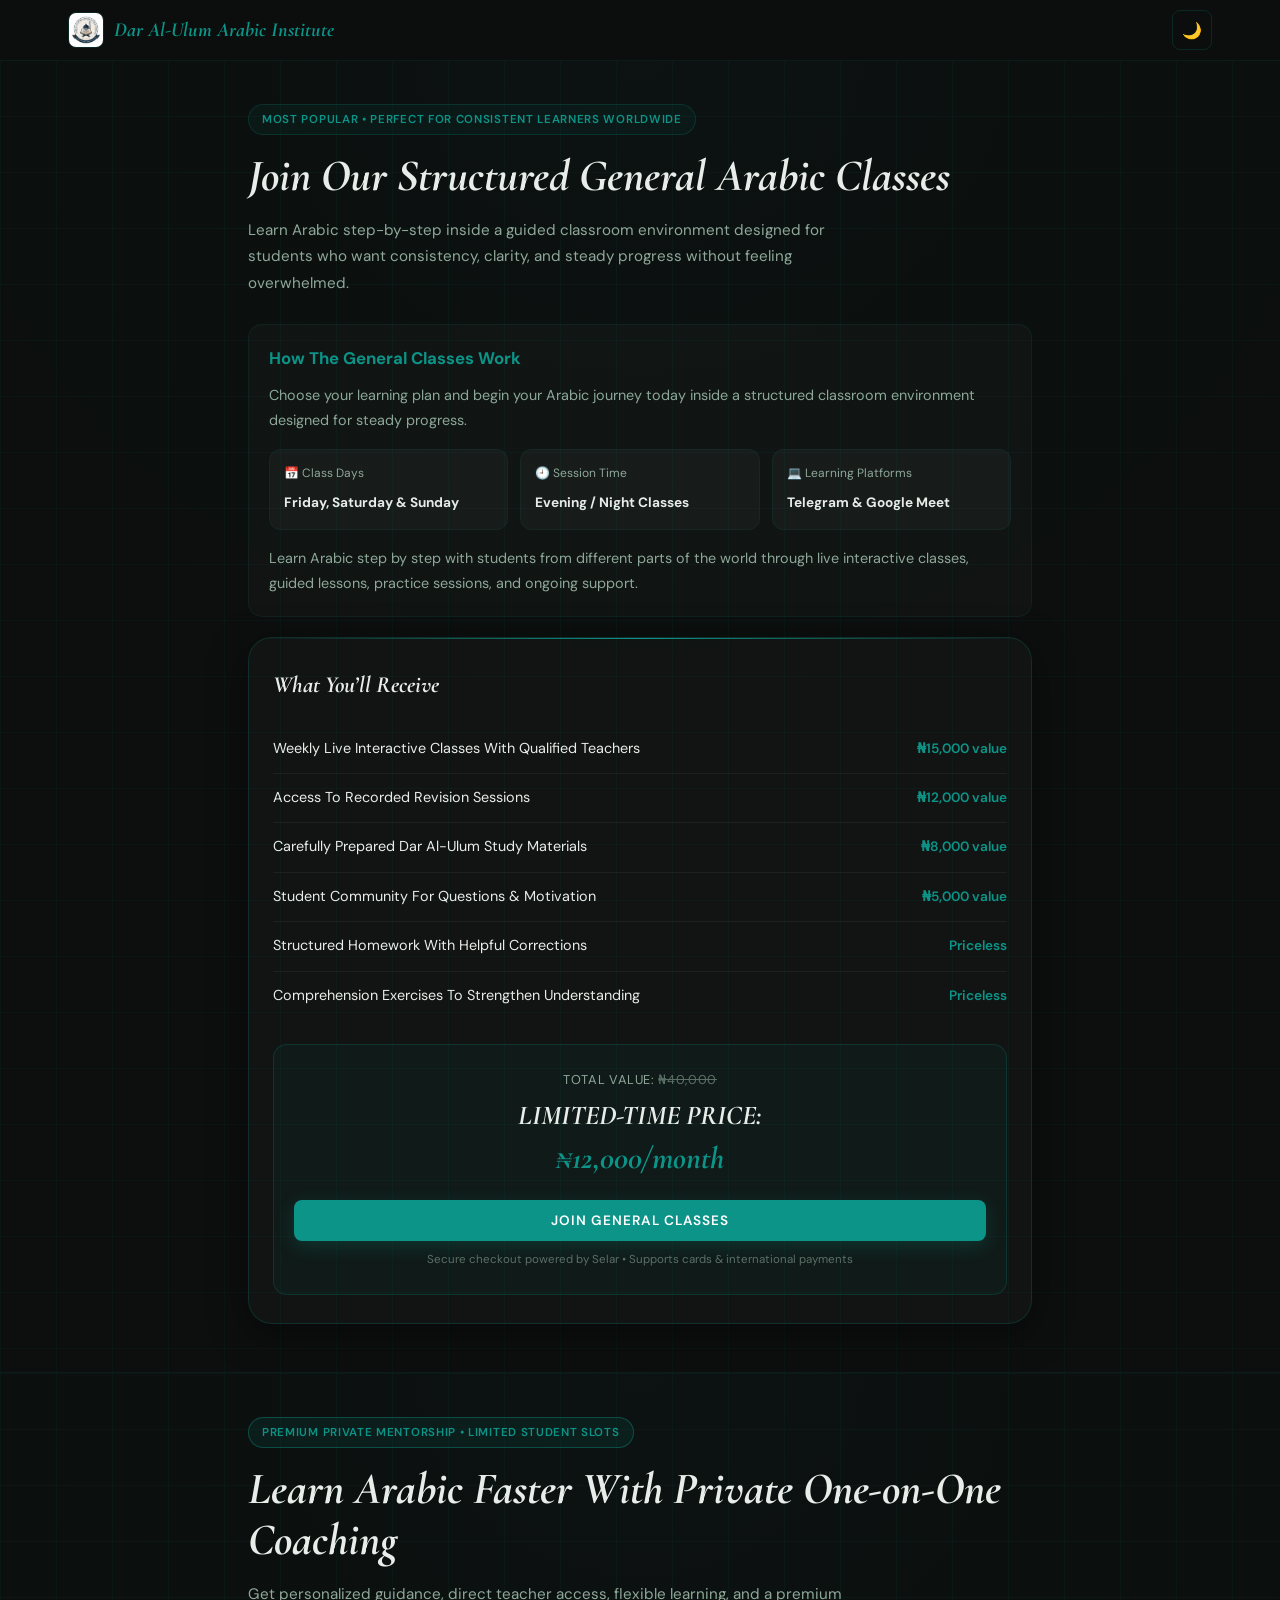
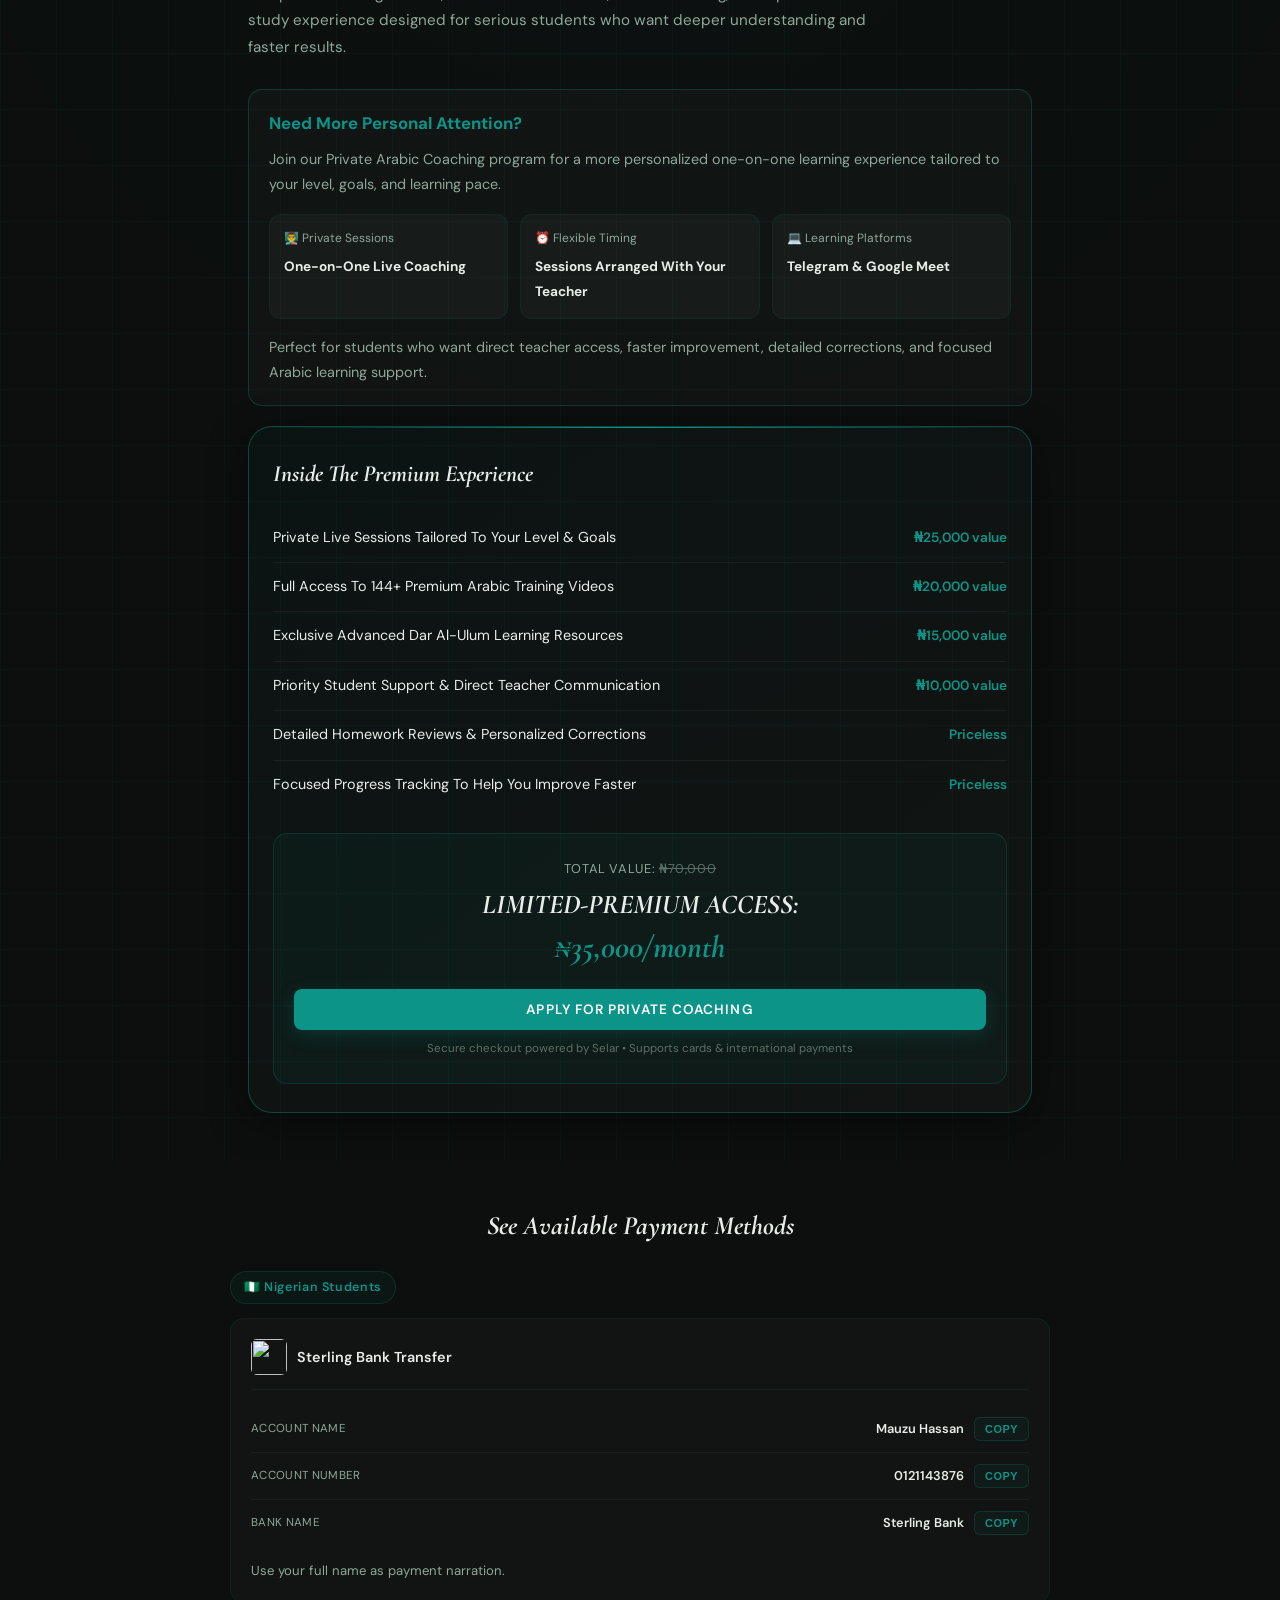
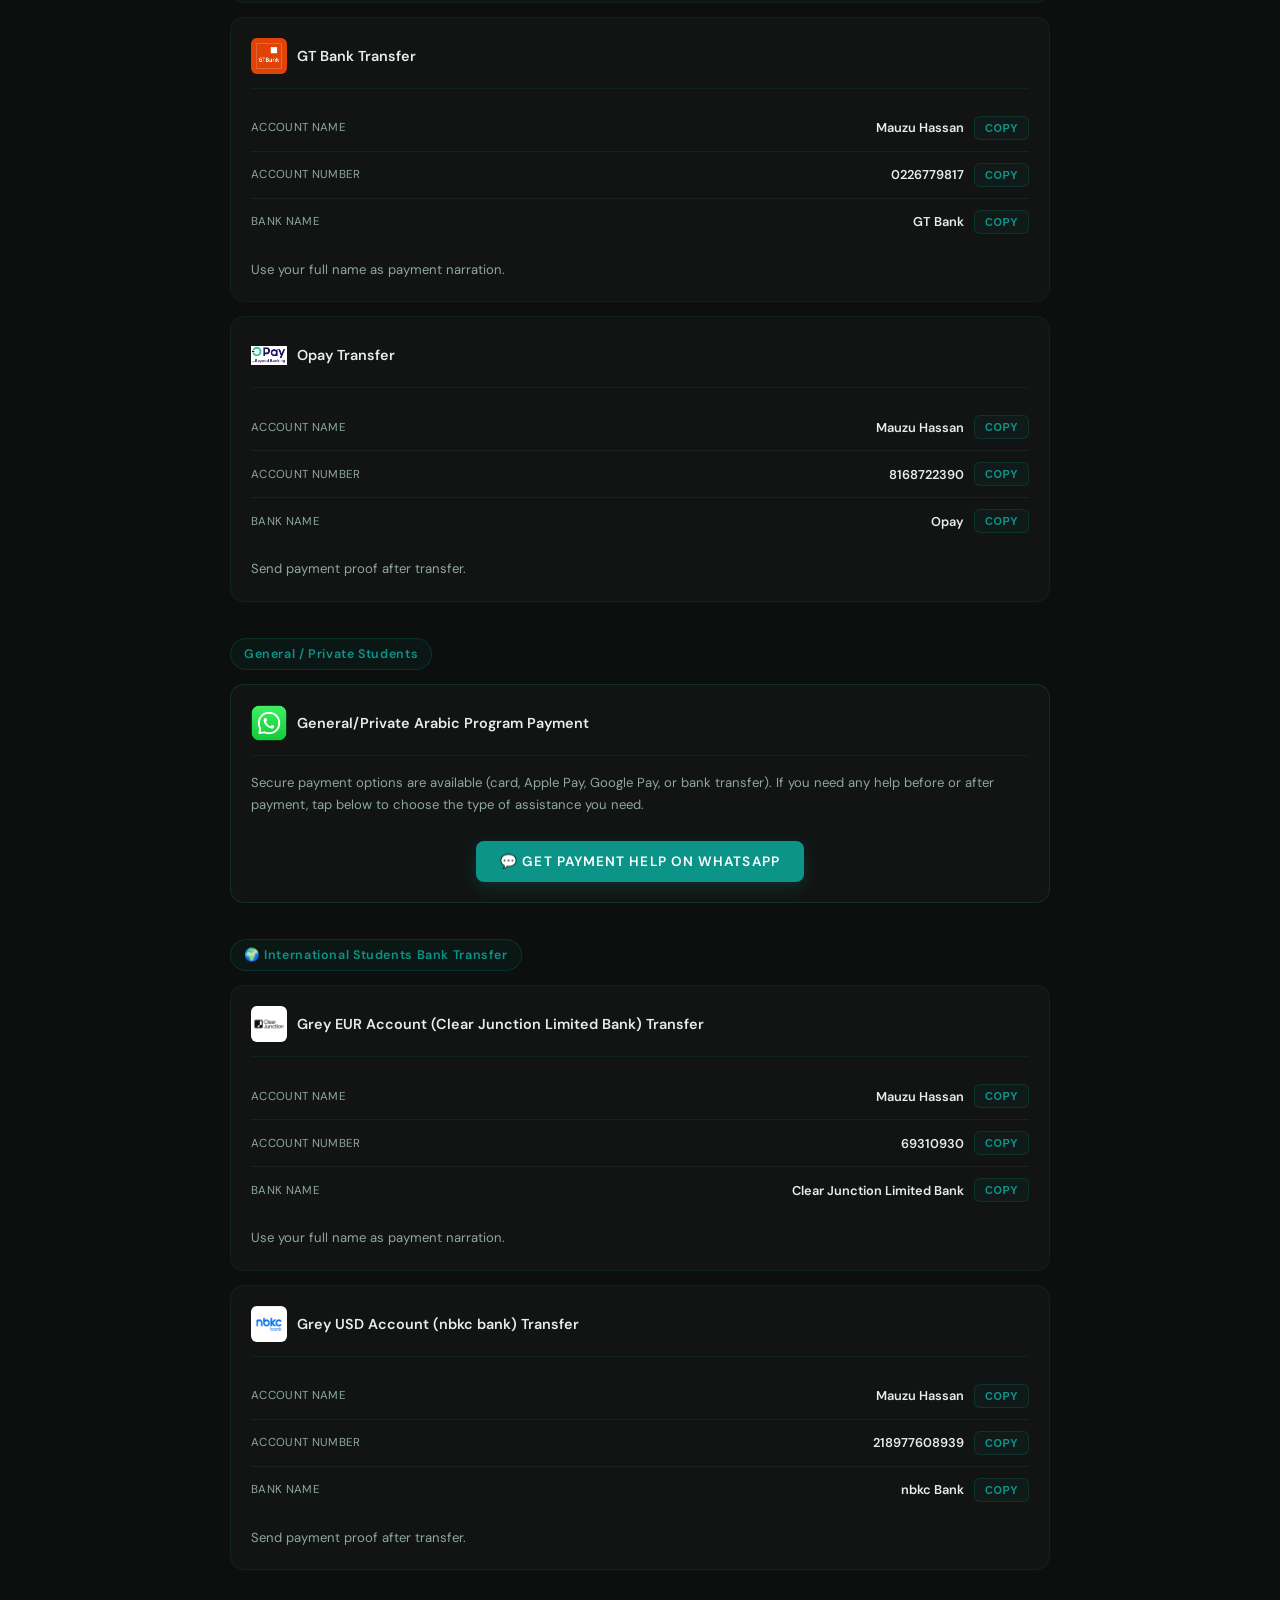
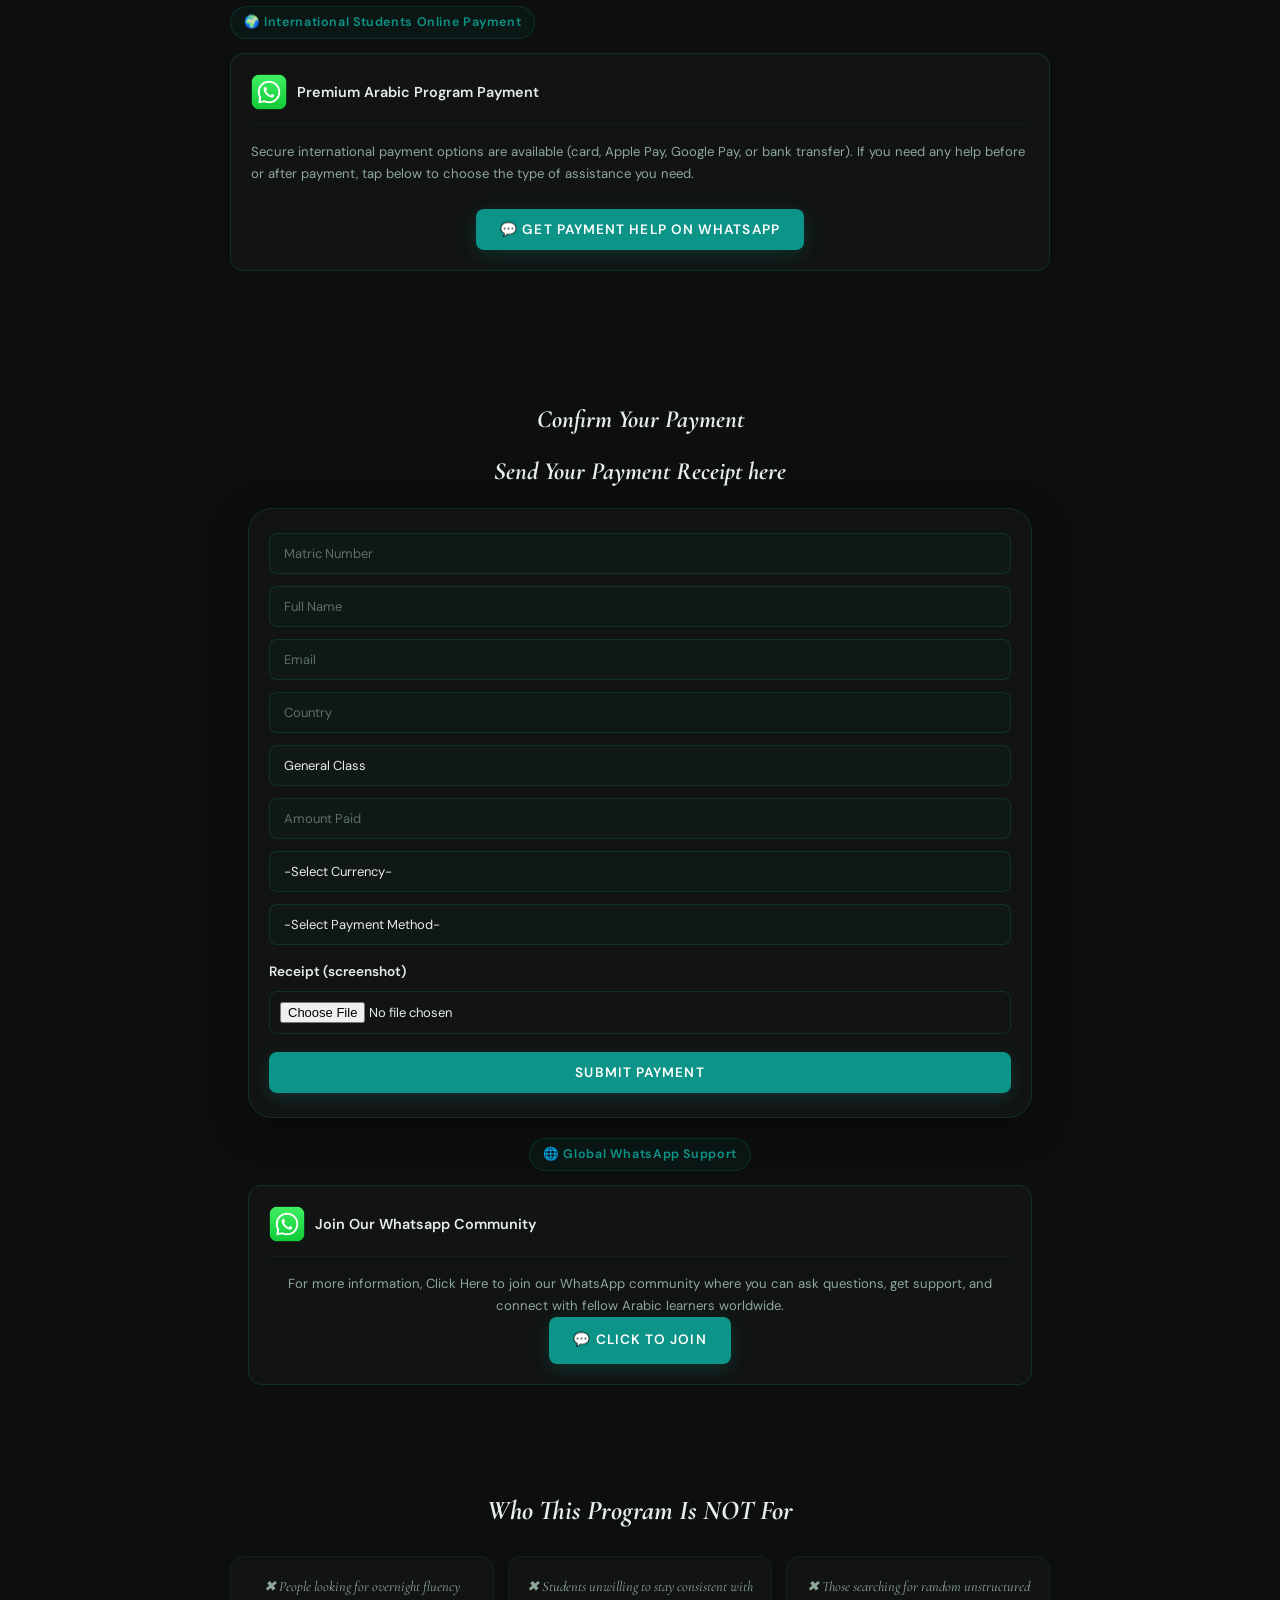
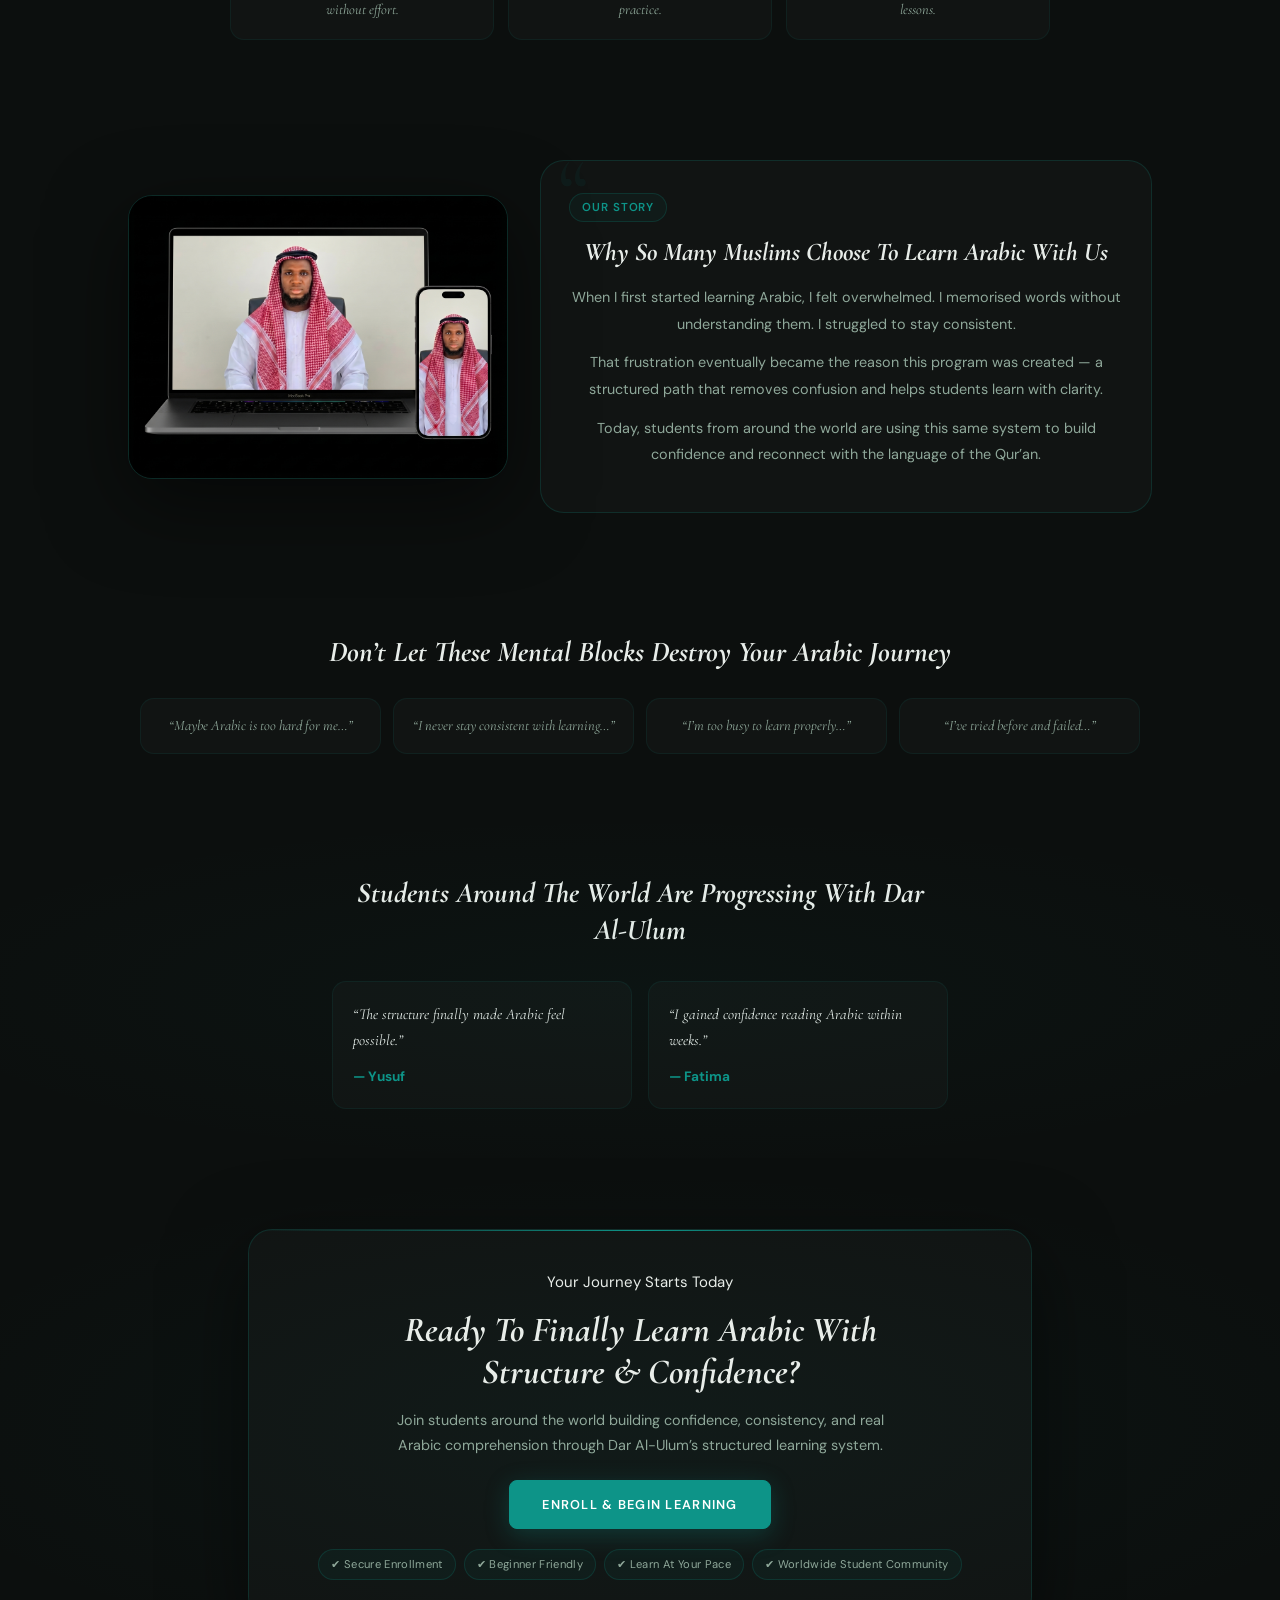
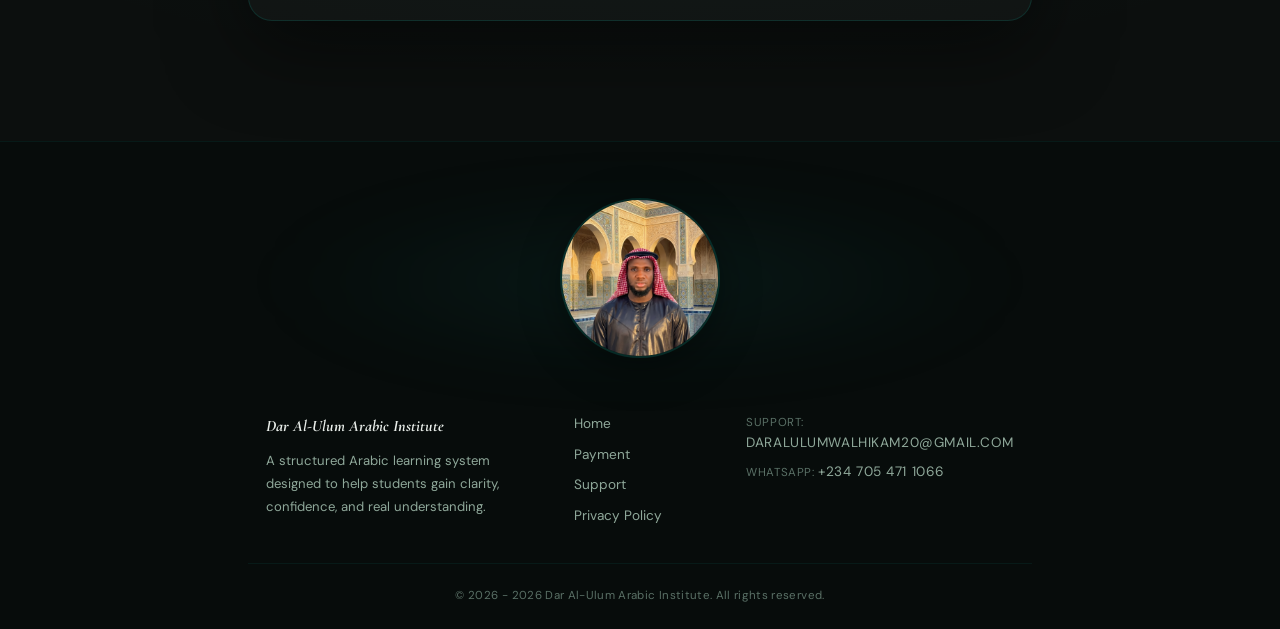
==== commit 72104fed: "fixed plan prices in register.html" ====
--- a/payment.html
+++ b/payment.html
@@ -149,7 +149,7 @@
         </button>
 
         <p class="secure-payment-text">
-          Secure checkout powered by Flutterwave • Supports cards & international payments
+          Secure checkout powered by Selar • Supports cards & international payments
         </p>
 
       </div>
@@ -275,7 +275,7 @@
         </button>
 
         <p class="secure-payment-text">
-          Secure checkout powered by Flutterwave • Supports cards & international payments
+          Secure checkout powered by Selar • Supports cards & international payments
         </p>
 
       </div>
@@ -355,12 +355,12 @@
           <span>$50/month</span>
         </h3>
 
-        <button type="button" class="buy-btn flutterwave-directbuy" data-plan="international" data-amount="50" data-currency="USD">
+        <a href="https://selar.com/Dar Al-Ulum-institute" target="_blank" class="buy-btn">
           ENROLL NOW
-        </button>
+        </a>
 
         <p class="secure-payment-text">
-          Secure checkout powered by Flutterwave • Supports international payments
+          Secure checkout powered by Selar • Supports international payments
         </p>
 
       </div>
@@ -392,7 +392,7 @@
       🇳🇬 Nigerian Students
     </span>
 
-    <!-- Sterling -->
+    <!-- Polaris -->
     <div class="payment-card">
 
       <div class="payment-card-header">
@@ -1111,9 +1111,9 @@
     <div class="class-options">
 
       <!-- GENERAL -->
-      <button type="button"
-         class="class-option flutterwave-option"
-         data-plan="general" data-amount="12000" data-currency="NGN">
+      <a href="https://selar.com/Dar Al-Ulum-institute"
+         target="_blank"
+         class="class-option">
 
         <h3>General Class</h3>
         <h3>₦12,000</h3>
@@ -1122,12 +1122,12 @@
           Structured group learning with other students.
         </span>
 
-      </button>
+      </a>
 
       <!-- PRIVATE -->
-      <button type="button"
-         class="class-option flutterwave-option"
-         data-plan="private" data-amount="35000" data-currency="NGN">
+      <a href="https://selar.com/098754354"
+         target="_blank"
+         class="class-option">
 
         <h3>Private Class</h3>
         <h3>₦35,000</h3>
@@ -1136,7 +1136,7 @@
           One-on-one personalized Arabic learning experience.
         </span>
 
-      </button>
+      </a>
 
     </div>
 
@@ -1168,8 +1168,6 @@
   <a href="#payments">Payment</a>
   <a href="mailto:support@darululum.com">Support</a>
   <a href="privacy.html">Privacy Policy</a>
-  <a href="refund-policy.html">Refund Policy</a>
-  <a href="terms.html">Terms & Conditions</a>
 </div>
 
 <div class="footer-contact">
@@ -1181,7 +1179,7 @@
   <p>
     WhatsApp:
     <a href="https://wa.me/2348110705054" target="_blank">
-      +234 811 070 5054
+      +234 705 471 1066
     </a>
   </p>
 </div>
@@ -1351,7 +1349,6 @@
 }
 </script>
 <script src="https://cdn.jsdelivr.net/npm/@supabase/supabase-js@2"></script>
-<script src="https://checkout.flutterwave.com/v3.js"></script>
 <script src="app.js"></script>
 </body>
 </html>
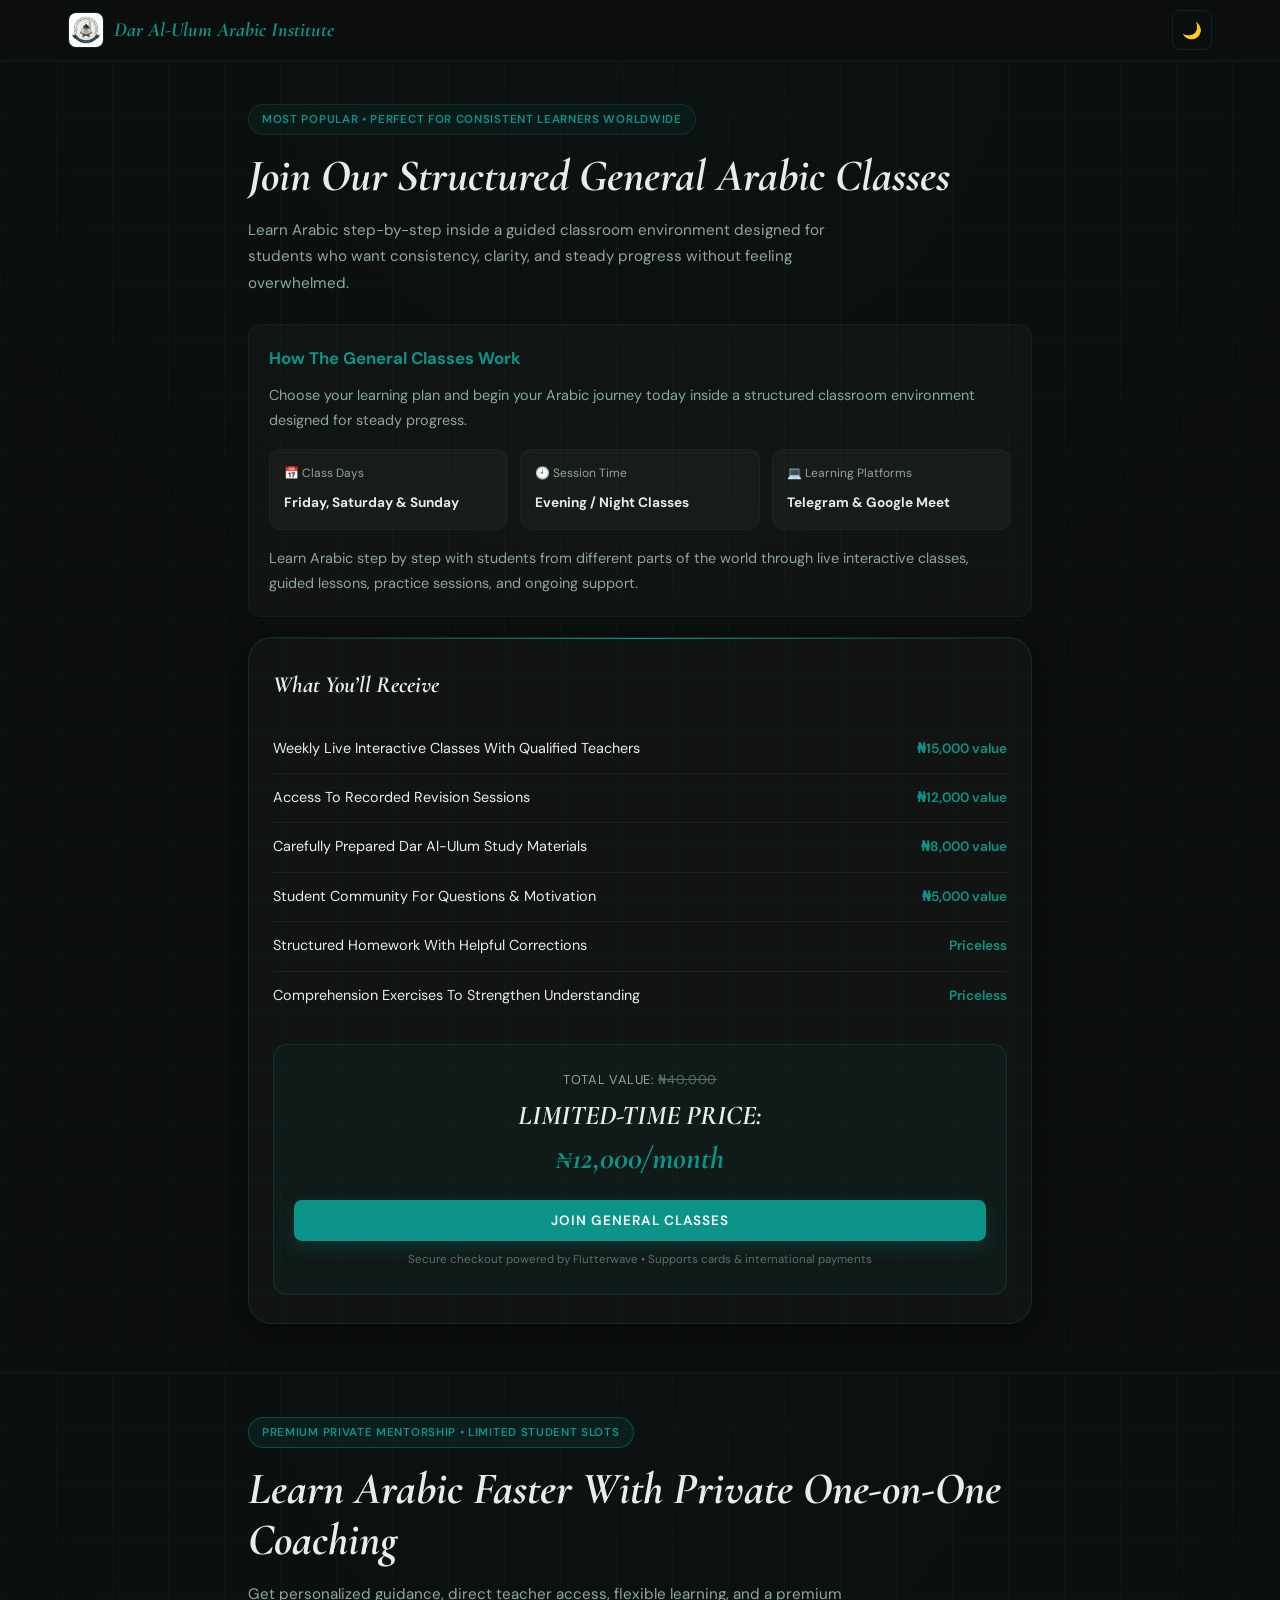
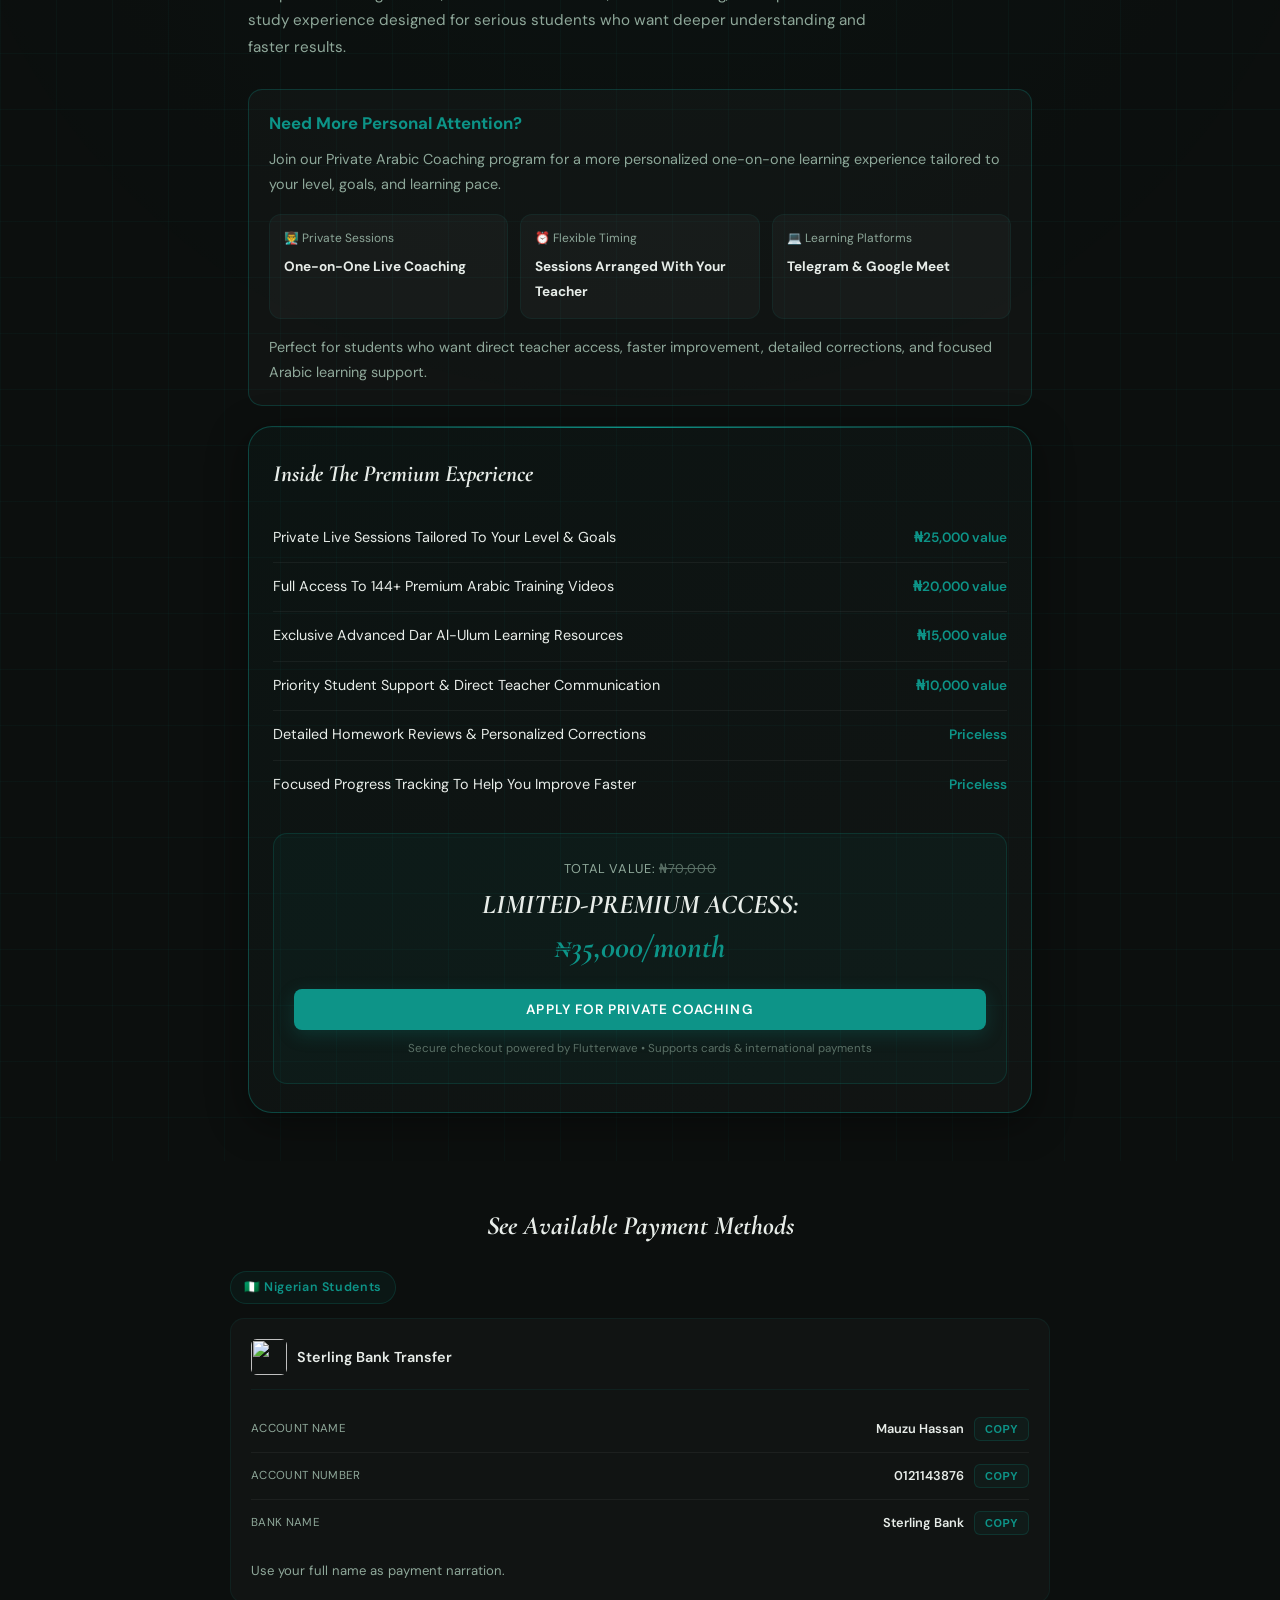
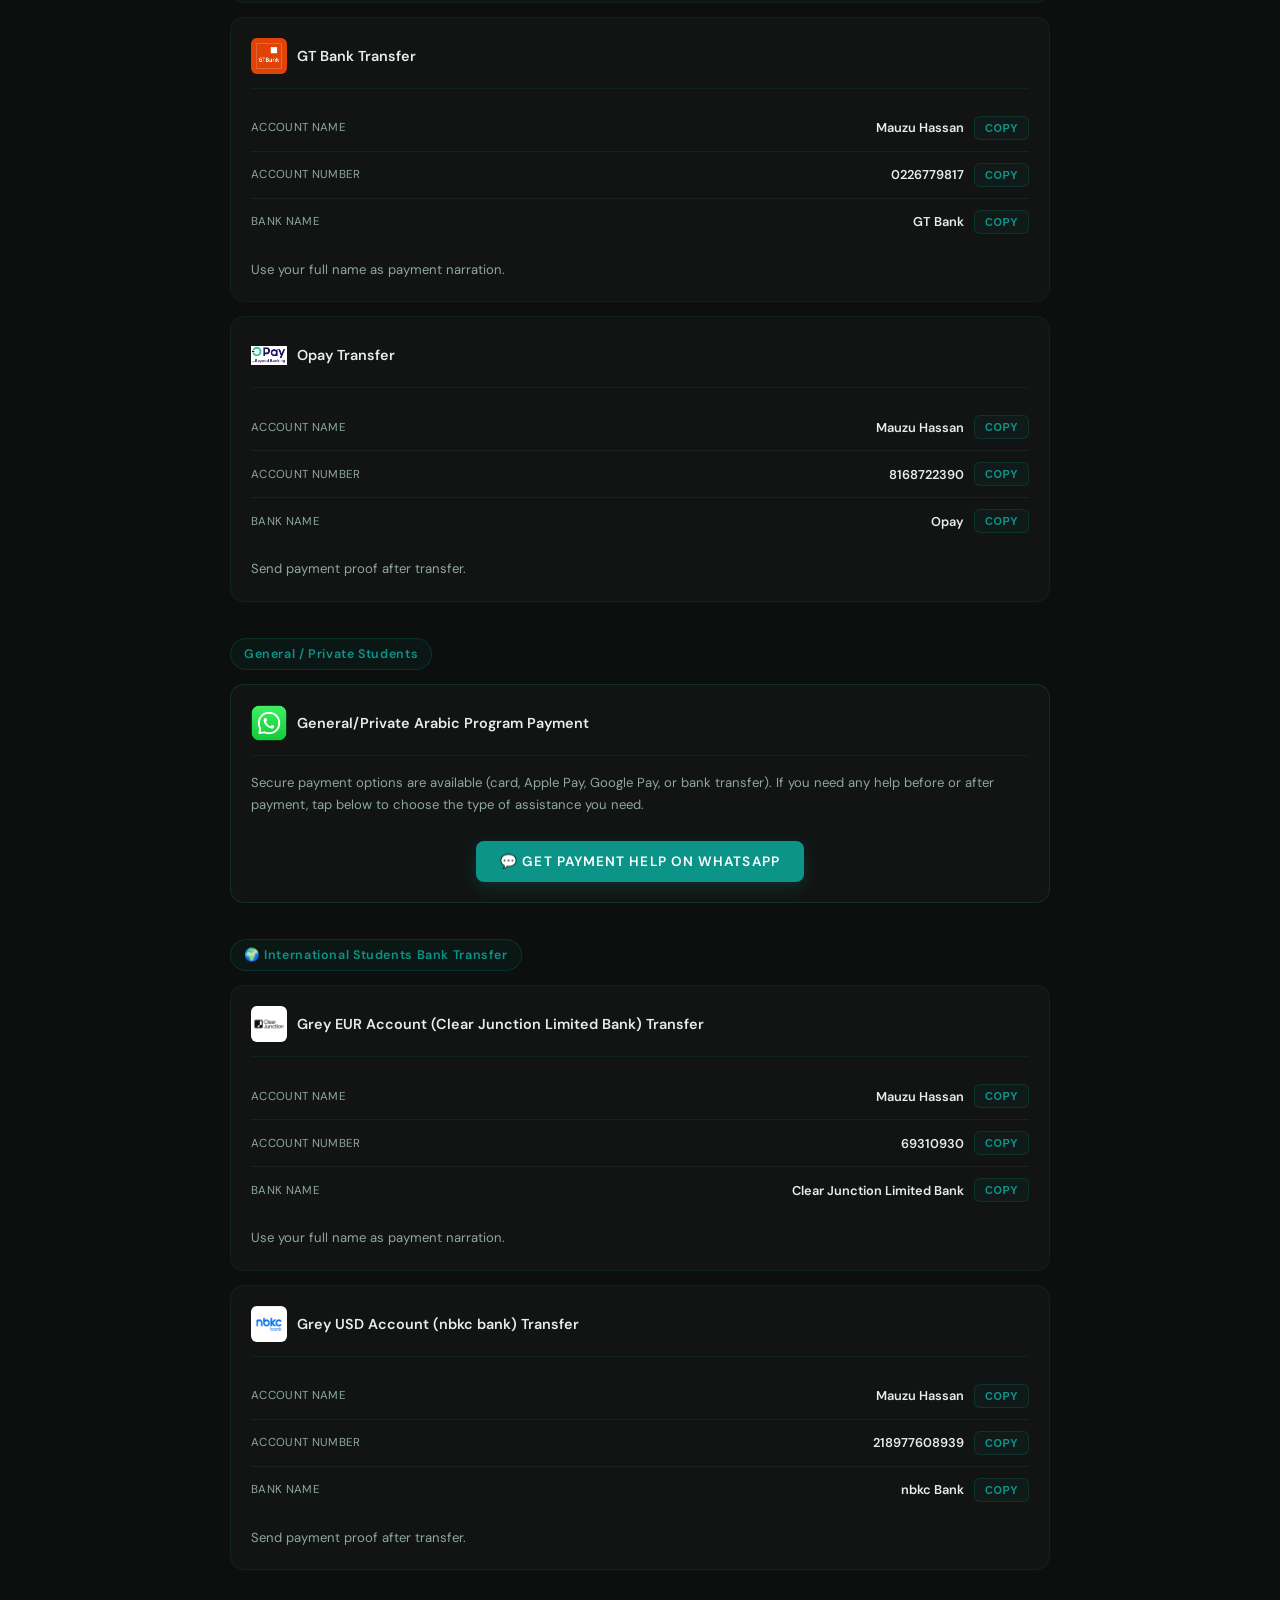
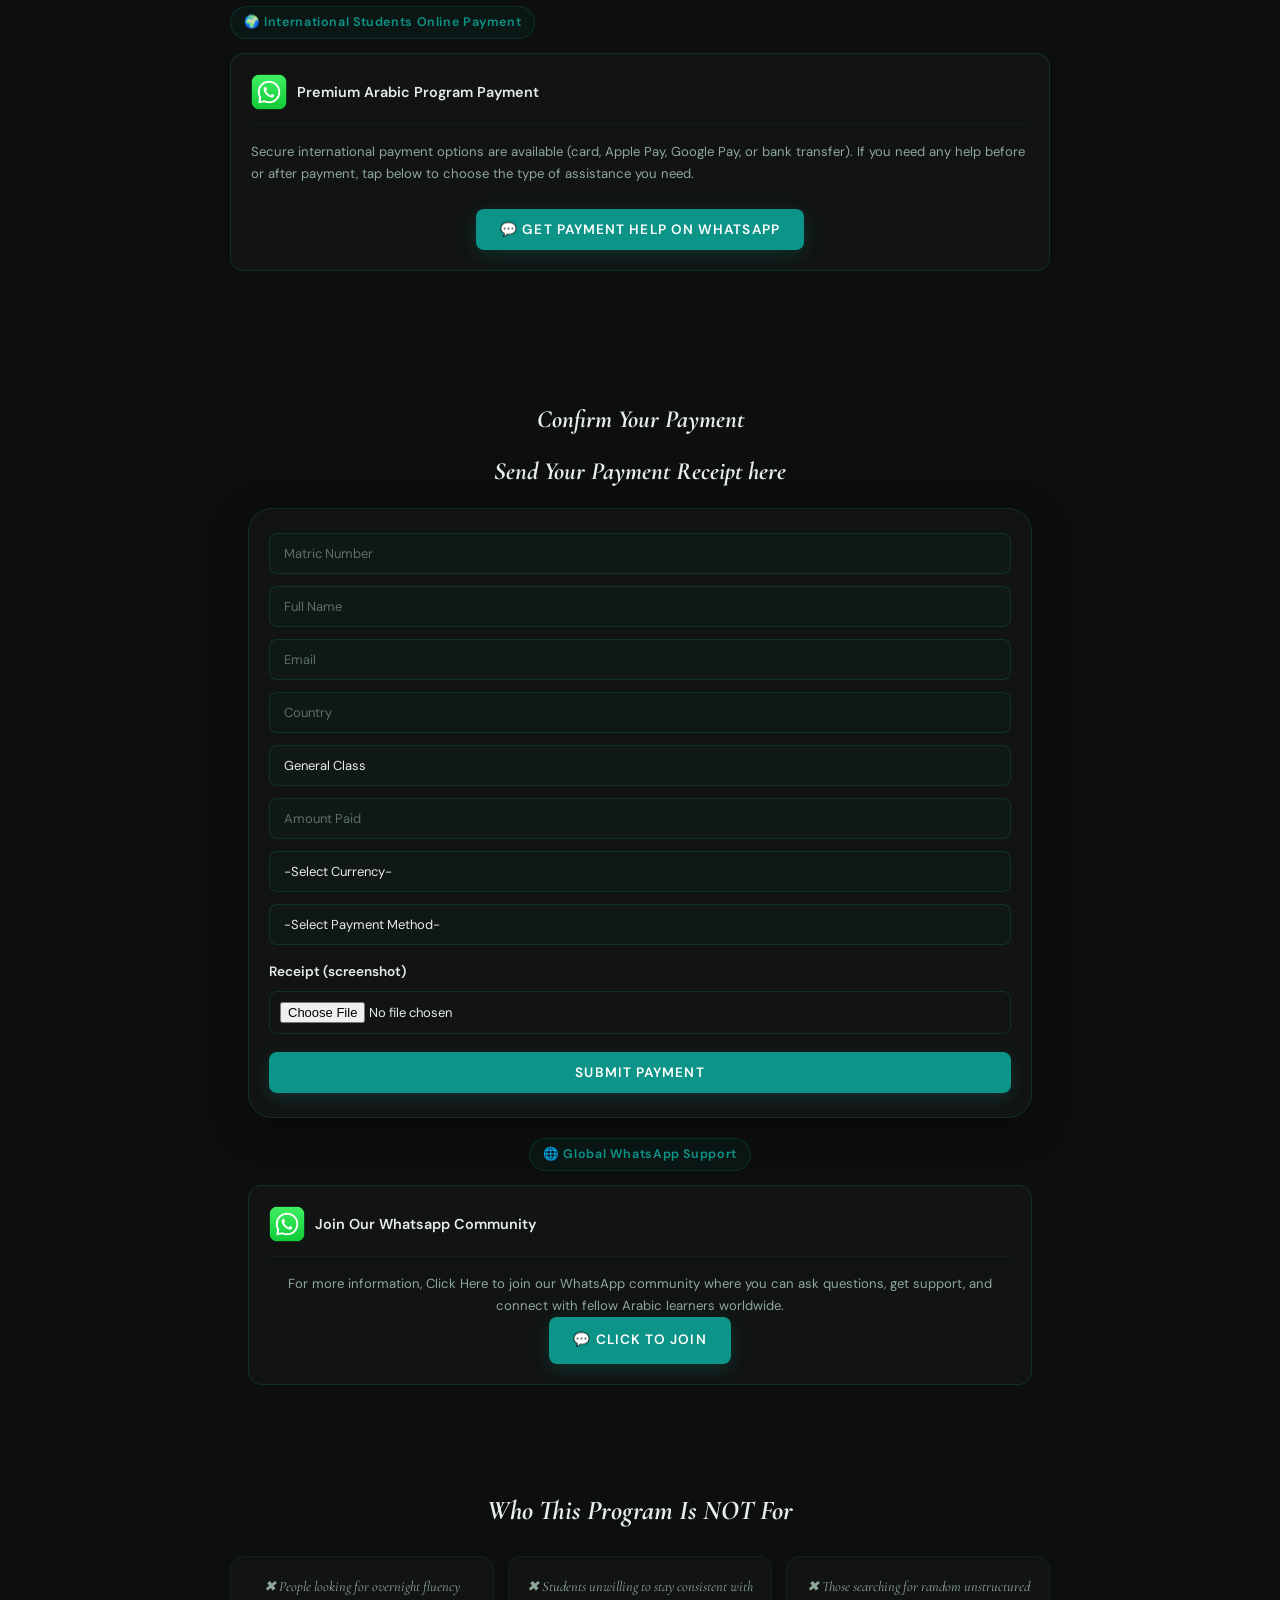
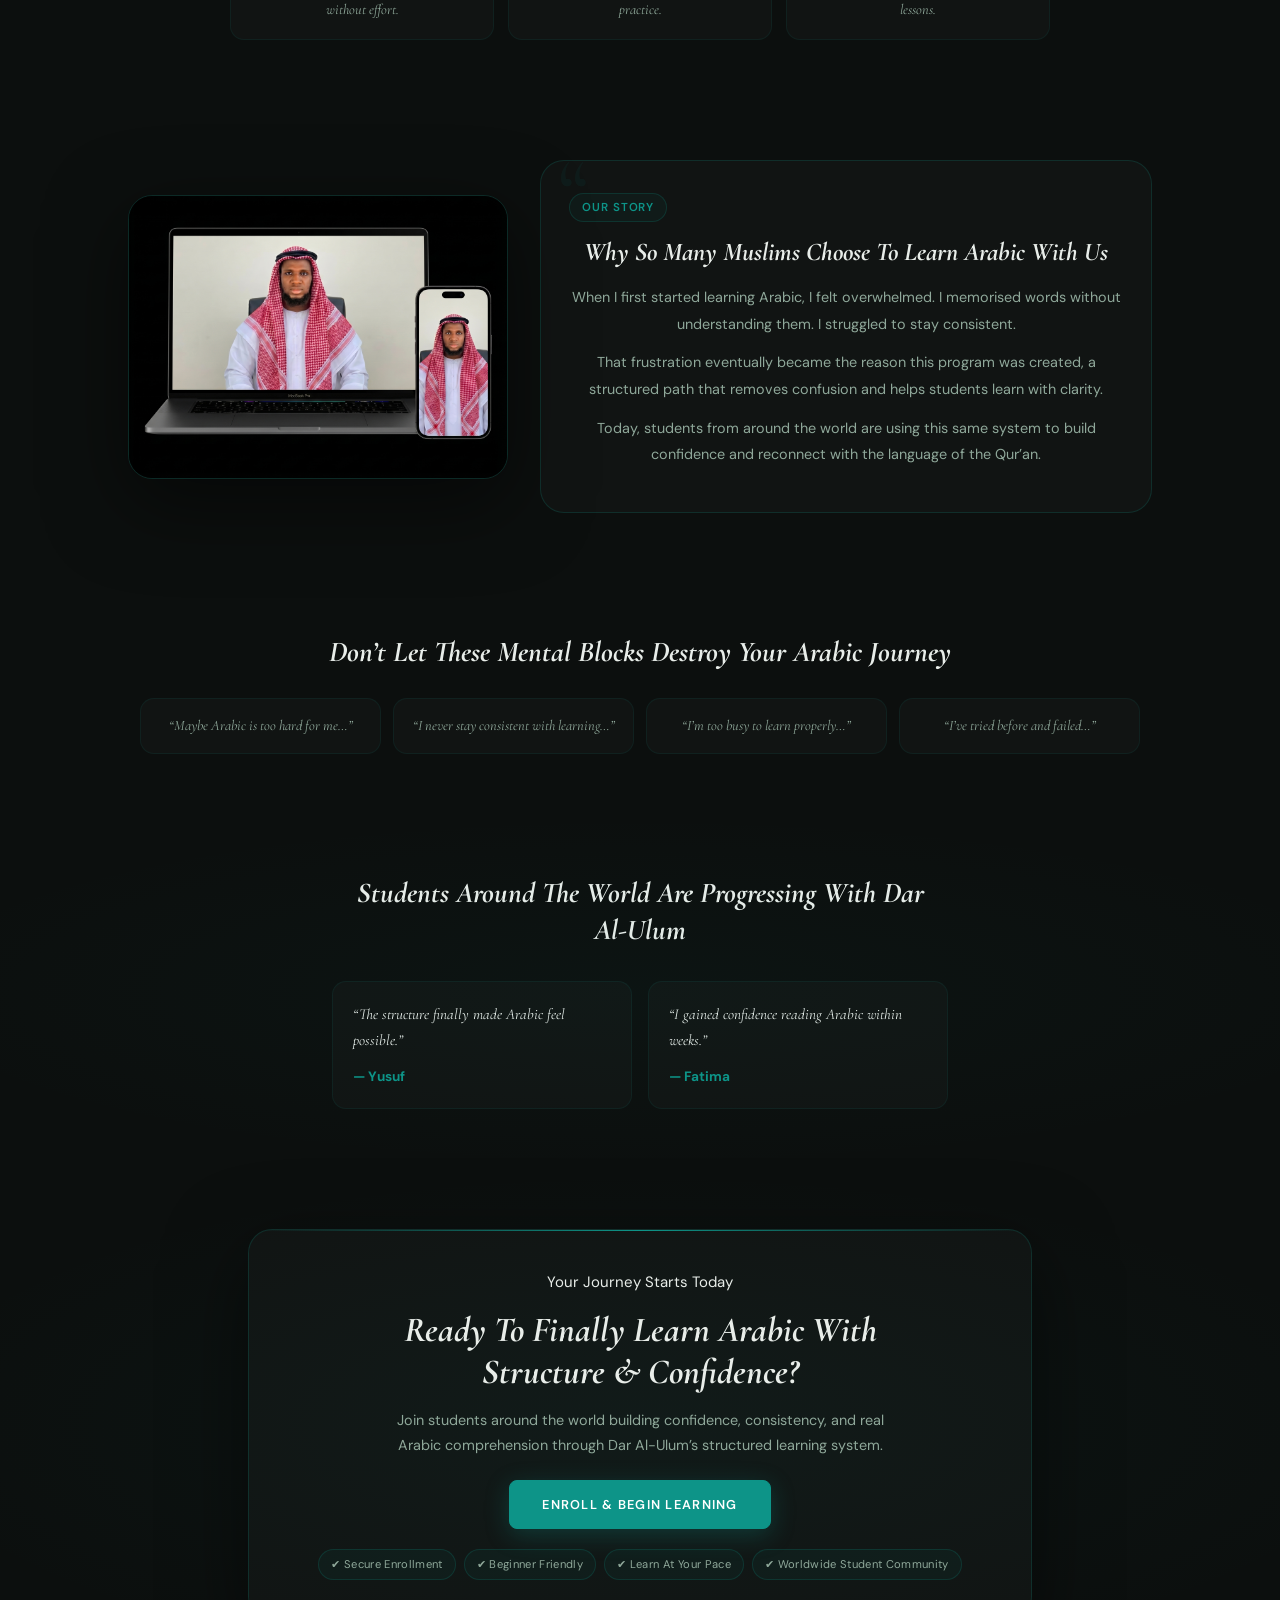
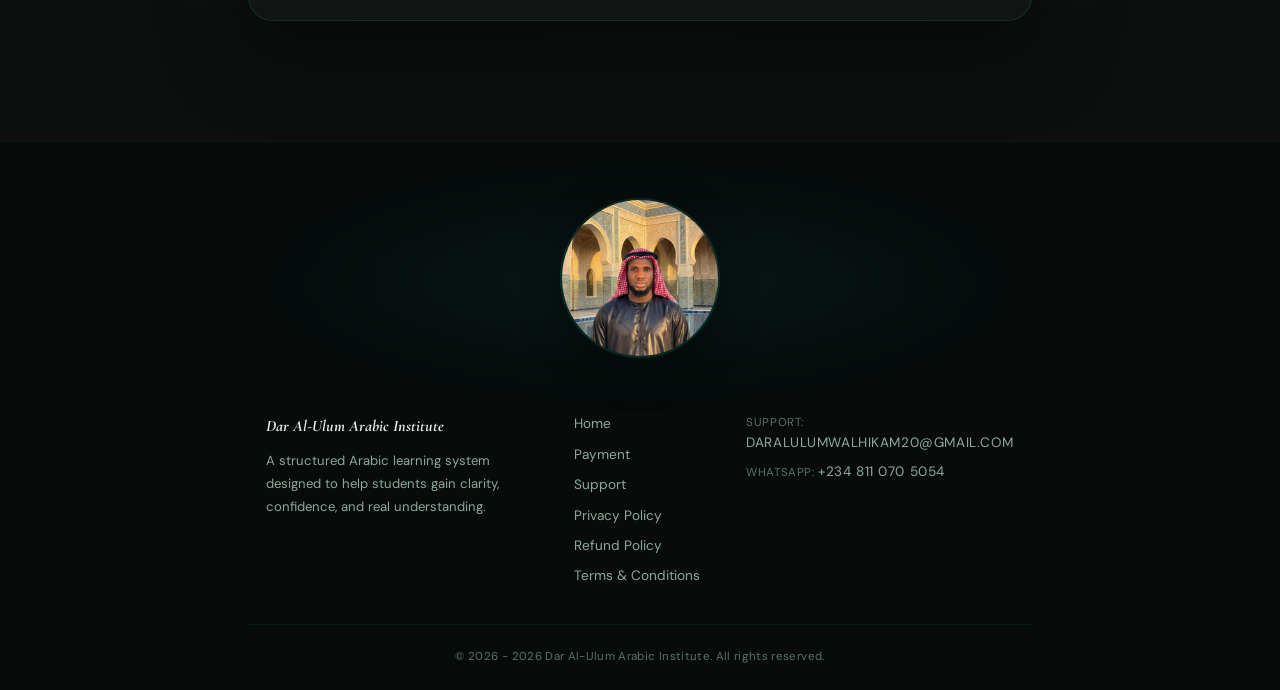
==== commit 3ebbbfd3: "removed unneeded gaps in story" ====
--- a/payment.html
+++ b/payment.html
@@ -149,7 +149,7 @@
         </button>
 
         <p class="secure-payment-text">
-          Secure checkout powered by Selar • Supports cards & international payments
+          Secure checkout powered by Flutterwave • Supports cards & international payments
         </p>
 
       </div>
@@ -275,7 +275,7 @@
         </button>
 
         <p class="secure-payment-text">
-          Secure checkout powered by Selar • Supports cards & international payments
+          Secure checkout powered by Flutterwave • Supports cards & international payments
         </p>
 
       </div>
@@ -355,12 +355,12 @@
           <span>$50/month</span>
         </h3>
 
-        <a href="https://selar.com/Dar Al-Ulum-institute" target="_blank" class="buy-btn">
+        <button type="button" class="buy-btn flutterwave-directbuy" data-plan="international" data-amount="50" data-currency="USD">
           ENROLL NOW
-        </a>
+        </button>
 
         <p class="secure-payment-text">
-          Secure checkout powered by Selar • Supports international payments
+          Secure checkout powered by Flutterwave • Supports international payments
         </p>
 
       </div>
@@ -392,7 +392,7 @@
       🇳🇬 Nigerian Students
     </span>
 
-    <!-- Polaris -->
+    <!-- Sterling -->
     <div class="payment-card">
 
       <div class="payment-card-header">
@@ -987,7 +987,7 @@
 
     <p>
       That frustration eventually became the reason this program
-      was created — a structured path that removes confusion and
+      was created, a structured path that removes confusion and
       helps students learn with clarity.
     </p>
 
@@ -1111,9 +1111,9 @@
     <div class="class-options">
 
       <!-- GENERAL -->
-      <a href="https://selar.com/Dar Al-Ulum-institute"
-         target="_blank"
-         class="class-option">
+      <button type="button"
+         class="class-option flutterwave-option"
+         data-plan="general" data-amount="12000" data-currency="NGN">
 
         <h3>General Class</h3>
         <h3>₦12,000</h3>
@@ -1122,12 +1122,12 @@
           Structured group learning with other students.
         </span>
 
-      </a>
+      </button>
 
       <!-- PRIVATE -->
-      <a href="https://selar.com/098754354"
-         target="_blank"
-         class="class-option">
+      <button type="button"
+         class="class-option flutterwave-option"
+         data-plan="private" data-amount="35000" data-currency="NGN">
 
         <h3>Private Class</h3>
         <h3>₦35,000</h3>
@@ -1136,7 +1136,7 @@
           One-on-one personalized Arabic learning experience.
         </span>
 
-      </a>
+      </button>
 
     </div>
 
@@ -1168,6 +1168,8 @@
   <a href="#payments">Payment</a>
   <a href="mailto:support@darululum.com">Support</a>
   <a href="privacy.html">Privacy Policy</a>
+  <a href="refund-policy.html">Refund Policy</a>
+  <a href="terms.html">Terms & Conditions</a>
 </div>
 
 <div class="footer-contact">
@@ -1179,7 +1181,7 @@
   <p>
     WhatsApp:
     <a href="https://wa.me/2348110705054" target="_blank">
-      +234 705 471 1066
+      +234 811 070 5054
     </a>
   </p>
 </div>
@@ -1349,6 +1351,7 @@
 }
 </script>
 <script src="https://cdn.jsdelivr.net/npm/@supabase/supabase-js@2"></script>
+<script src="https://checkout.flutterwave.com/v3.js"></script>
 <script src="app.js"></script>
 </body>
 </html>
